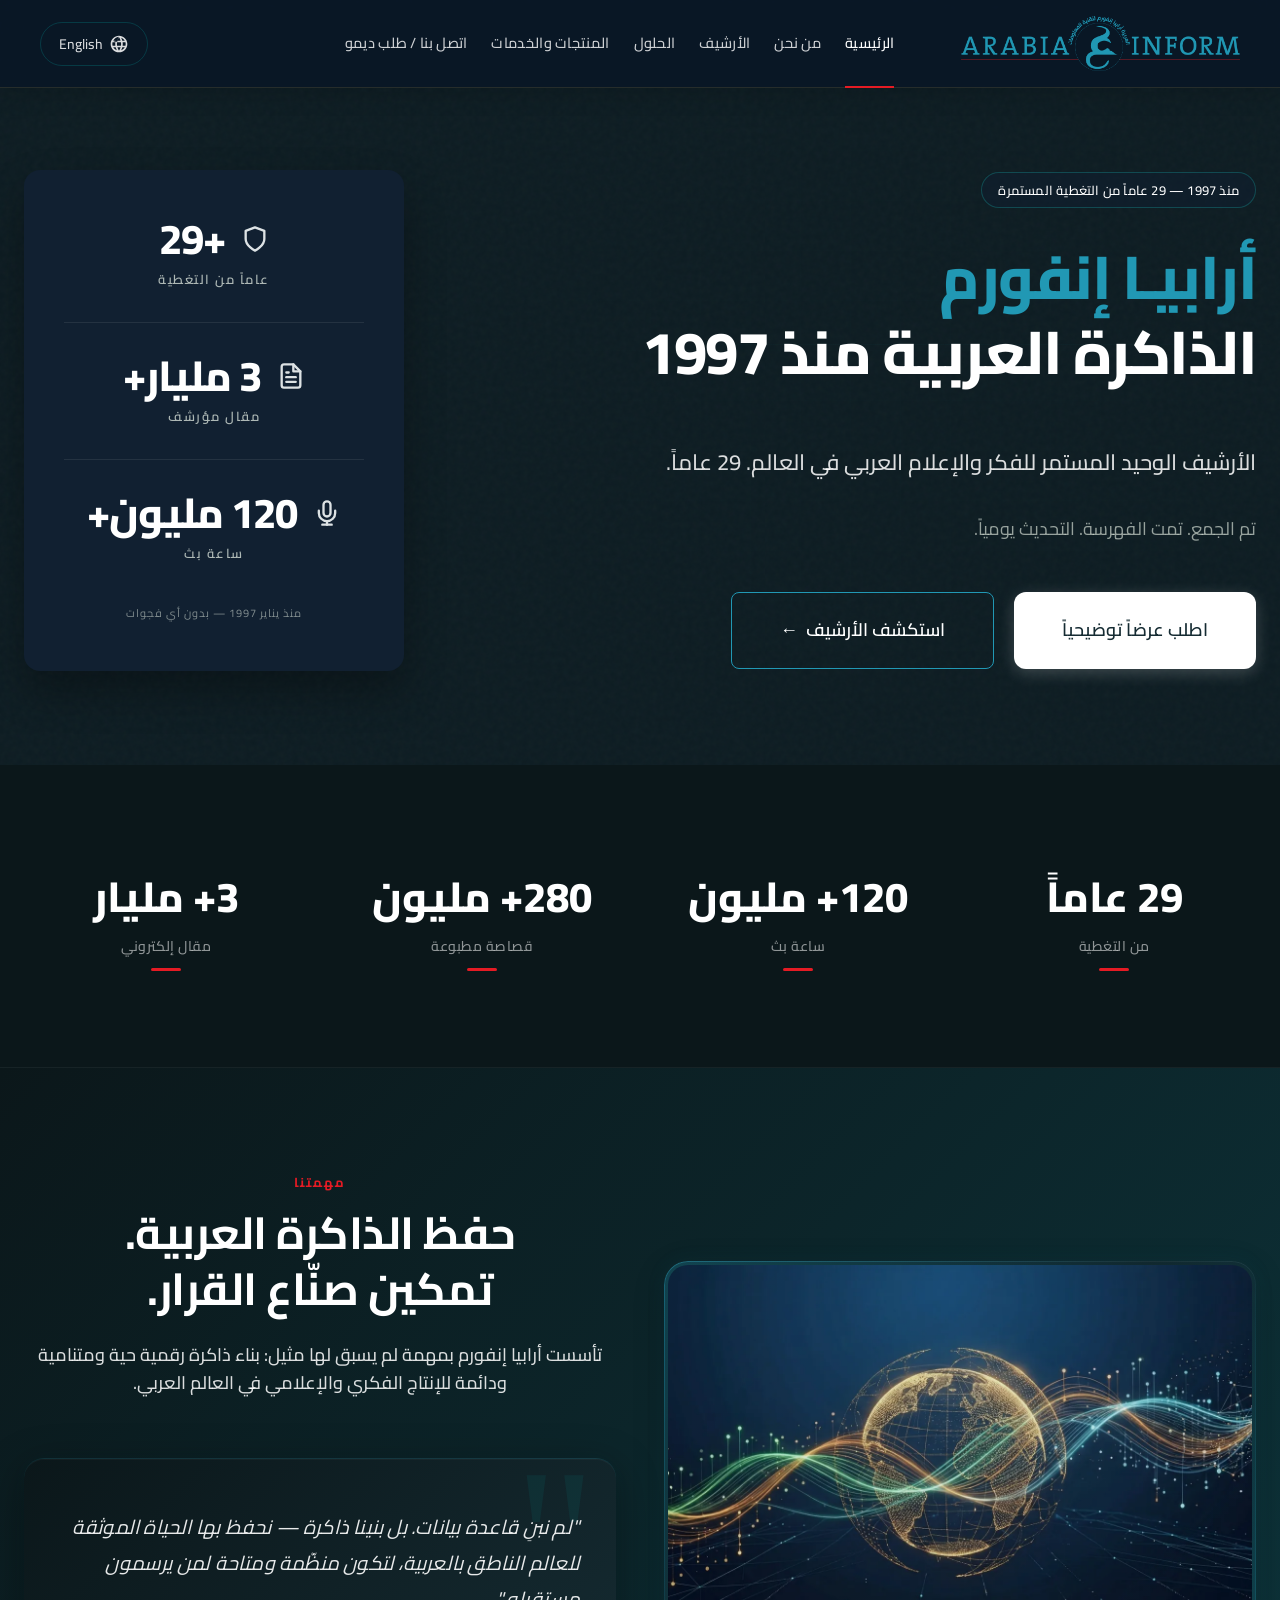
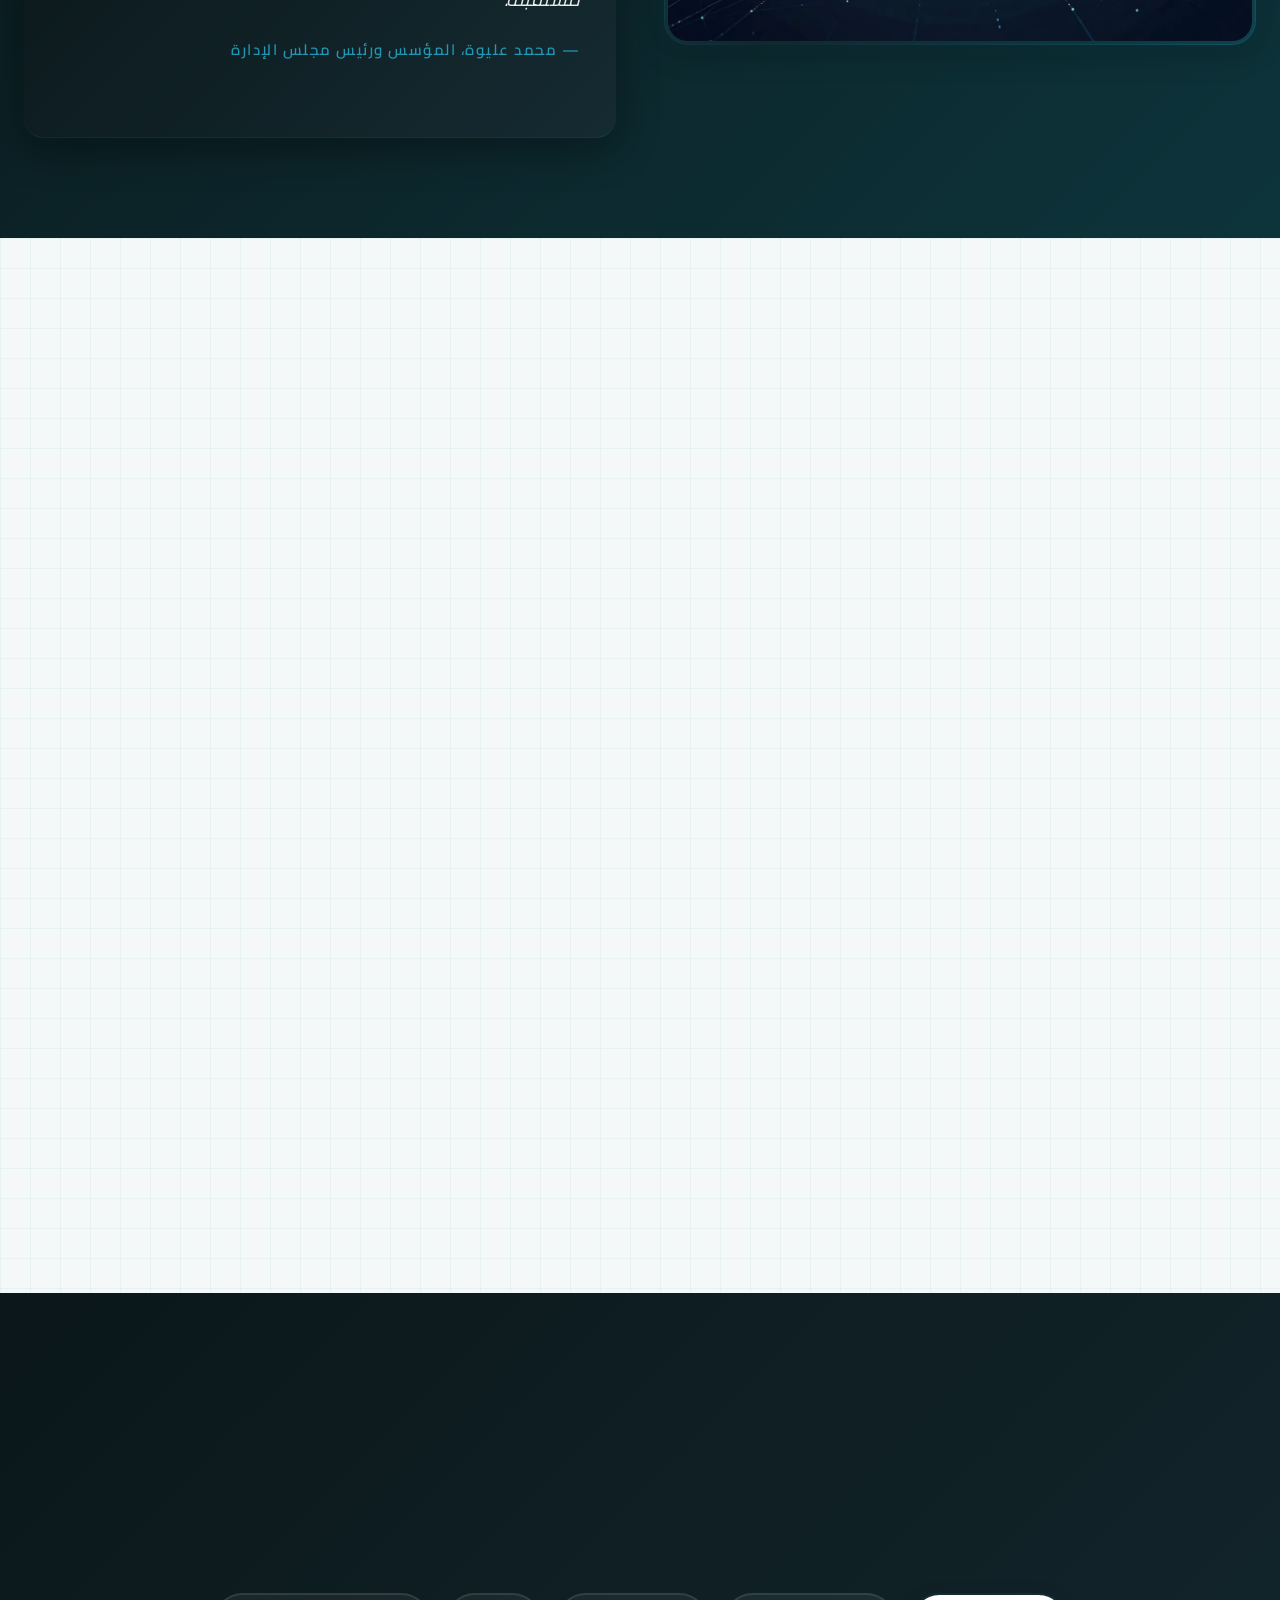
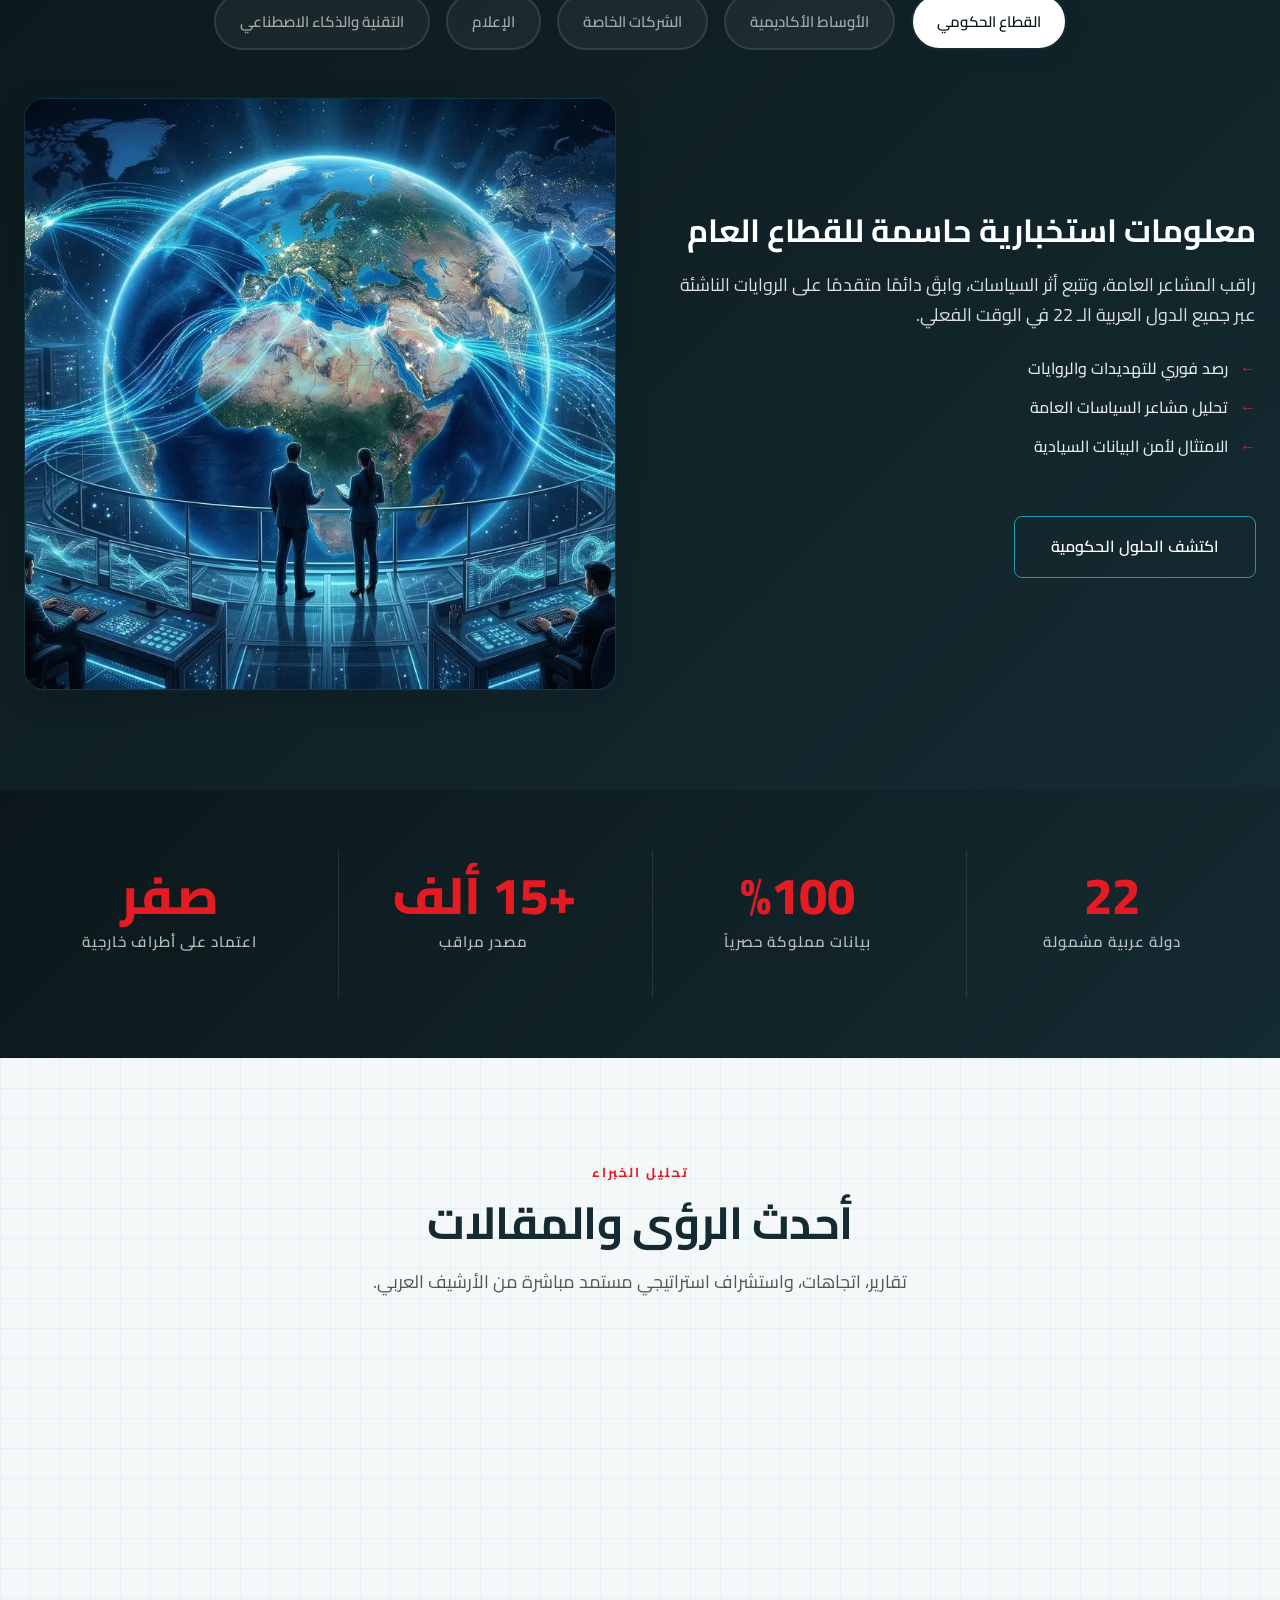
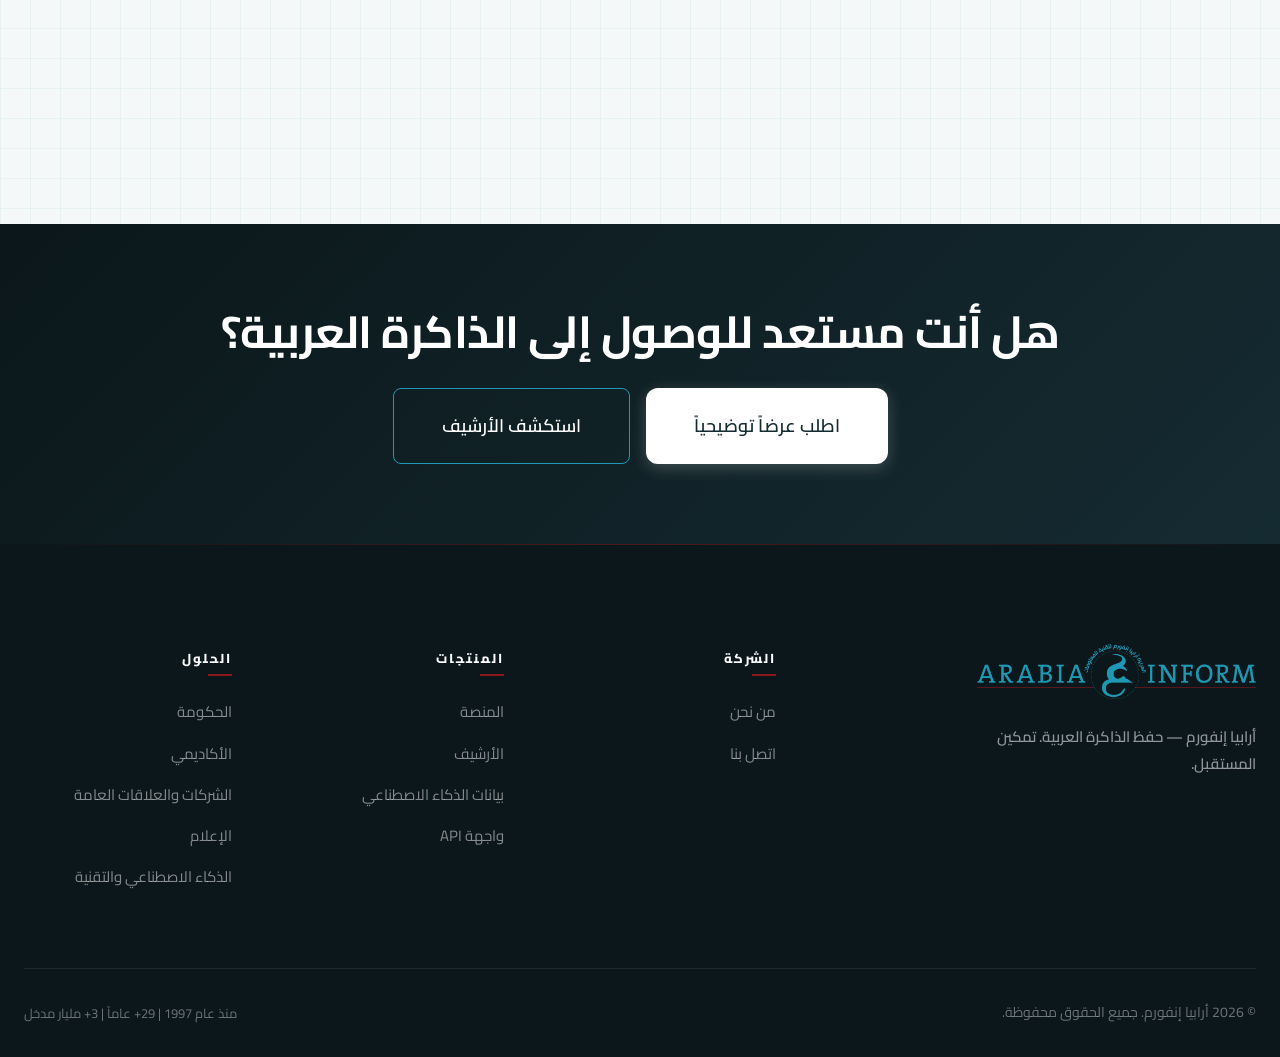
==== ar/index.html @ cbd87b01 "fix: force CSS refresh and ensure total site restoration" ====
<!DOCTYPE html>
<html lang="ar" dir="rtl" class="rtl">

<head>
    <meta charset="UTF-8">
    <meta name="viewport" content="width=device-width, initial-scale=1.0">
    <title>أرابيا إنفورم — الذاكرة العربية منذ 1997</title>
    <meta name="description" content="الأرشيف الأكثر استمرارية وفهرسة للمصادر العربية في العالم.">
    <link rel="stylesheet" href="../css/styles.css?v=3.5">

      <!-- Social Media & Open Graph Tags -->
  <meta property="og:type" content="website">
  <meta property="og:url" content="https://arabiainform.com/ar/">
  <meta property="og:title" content="أرابيا إنفورم — الذاكرة العربية منذ 1997">
  <meta property="og:description" content="الأرشيف الأكثر استمرارية للمصادر العربية في العالم. مجسّل ومفهرس منذ 29 عاماً.">
  <meta property="og:image" content="https://arabiainform.com/images/logo.png">
  
  <!-- Twitter -->
  <meta property="twitter:card" content="summary_large_image">
  <meta property="twitter:url" content="https://arabiainform.com/ar/">
  <meta property="twitter:title" content="أرابيا إنفورم — الذاكرة العربية منذ 1997">
  <meta property="twitter:description" content="الأرشيف الأكثر استمرارية للمصادر العربية في العالم. مجسّل ومفهرس منذ 29 عاماً.">
  <meta property="twitter:image" content="https://arabiainform.com/images/logo.png">

  <!-- Favicon -->
    <link rel="icon" type="image/png" href="../images/favicon.png">
</head>

<body>
    <!-- Institutional Header -->
    <header class="header-wrapper" id="headerWrapper">
        <div class="container">
            <div class="nav-brand">
                <a href="index.html" class="nav-logo"><img src="../images/logo.png" alt="أرابيا إنفورم" height="50"></a>
            </div>

            <div class="nav-menu" id="navMenu">
                <a href="index.html" class="nav-link">الرئيسية</a>


                <a href="about.html" class="nav-link">من نحن</a>


                <a href="archive.html" class="nav-link">الأرشيف</a>
                <a href="solutions.html" class="nav-link">الحلول</a>
                <a href="products.html" class="nav-link">المنتجات والخدمات</a>
                <a href="contact.html" class="nav-link">اتصل بنا / طلب ديمو</a>
            </div>
            <div class="nav-actions">
                <button class="lang-toggle" onclick="switchLanguage('en')" aria-label="English">
                    <svg viewBox="0 0 24 24">
                        <path
                            d="M11.99 2C6.47 2 2 6.48 2 12s4.47 10 9.99 10C17.52 22 22 17.52 22 12S17.52 2 11.99 2zm6.93 6h-2.95c-.32-1.25-.78-2.45-1.38-3.56 1.84.63 3.37 1.91 4.33 3.56zM12 4.04c.83 1.2 1.48 2.53 1.91 3.96h-3.82c.43-1.43 1.08-2.76 1.91-3.96zM4.26 14C4.1 13.36 4 12.69 4 12s.1-1.36.26-2h3.38c-.08.66-.14 1.32-.14 2s.06 1.34.14 2H4.26zm.82 2h2.95c.32 1.25.78 2.45 1.38 3.56-1.84-.63-3.37-1.9-4.33-3.56zm2.95-8H5.08c1.39-2.39 3.8-4 6.54-4.59-.81 1.76-1.44 3.73-1.68 5.76H5.08zM12 19.96c-.83-1.2-1.48-2.53-1.91-3.96h3.82c-.43 1.43-1.08 2.76-1.91 3.96zM14.34 14H9.66c-.09-.66-.16-1.32-.16-2s.07-1.35.16-2h4.68c.09.65.16 1.32.16 2s-.07 1.34-.16 2zm.25 5.56c.6-1.11 1.06-2.31 1.38-3.56h2.95c-.96 1.65-2.49 2.93-4.33 3.56zM16.36 14c.08-.66.14-1.32.14-2s-.06-1.34-.14-2h3.38c.16.64.26 1.31.26 2s-.1 1.36-.26 2h-3.38z" />
                    </svg>
                    English
                </button>
                <button class="nav-hamburger" id="navHamburger"
                    aria-label="Menu"><span></span><span></span><span></span></button>
            </div>
        </div>
    </header>

    <section class="hero" id="hero">
        <div class="hero-bg-pattern"></div>
        <div class="hero-noise"></div>
        <div class="hero-glow hero-glow-1"></div>
        <div class="hero-glow hero-glow-2"></div>
        <div class="hero-flow-layer"></div>
        <div class="container hero-split-grid">
            <div class="hero-content">
                <div class="hero-badge">
                    منذ 1997 — 29 عاماً من التغطية المستمرة
                </div>
                <h1><span class="accent">أرابيـا</span> <span class="accent">إنفورم</span><br><span
                        class="hero-title-line2">الذاكرة العربية منذ
                        1997</span></h1>
                <p class="hero-subtitle">الأرشيف الوحيد المستمر للفكر والإعلام العربي في العالم. 29 عاماً.
                </p>
                <p class="hero-body">تم الجمع. تمت الفهرسة. التحديث يومياً.</p>
                <div class="hero-ctas">
                    <a href="contact.html" class="btn btn-gold btn-lg">اطلب عرضاً توضيحياً</a>
                    <a href="archive.html" class="btn btn-outline-intellectual btn-lg icon-btn">استكشف الأرشيف <span
                            class="btn-arrow">&larr;</span></a>
                </div>
            </div>

            <div class="hero-stats-card">
                <!-- 3. Years -->
                <div class="stat-item">
                    <div class="stat-val-group">
                        <svg class="stat-icon" xmlns="http://www.w3.org/2000/svg" viewBox="0 0 24 24" fill="none"
                            stroke="currentColor" stroke-width="2" stroke-linecap="round" stroke-linejoin="round">
                            <path d="M12 22s8-4 8-10V5l-8-3-8 3v7c0 6 8 10 8 10z"></path>
                        </svg>
                        <span class="stat-val" data-counter="29" data-prefix="+" data-suffix="">0</span>
                    </div>
                    <span class="stat-lbl">عاماً من التغطية</span>
                </div>

                <div class="stat-divider"></div>

                <!-- 1. Articles -->
                <div class="stat-item">
                    <div class="stat-val-group">
                        <svg class="stat-icon" xmlns="http://www.w3.org/2000/svg" viewBox="0 0 24 24" fill="none"
                            stroke="currentColor" stroke-width="2" stroke-linecap="round" stroke-linejoin="round">
                            <path d="M14 2H6a2 2 0 0 0-2 2v16a2 2 0 0 0 2 2h12a2 2 0 0 0 2-2V8z"></path>
                            <polyline points="14 2 14 8 20 8"></polyline>
                            <line x1="16" y1="13" x2="8" y2="13"></line>
                            <line x1="16" y1="17" x2="8" y2="17"></line>
                            <polyline points="10 9 9 9 8 9"></polyline>
                        </svg>
                        <span class="stat-val" data-counter="3" data-suffix=" مليار+">0</span>
                    </div>
                    <span class="stat-lbl">مقال مؤرشف</span>
                </div>

                <div class="stat-divider"></div>

                <!-- 2. Broadcasts -->
                <div class="stat-item">
                    <div class="stat-val-group">
                        <svg class="stat-icon" xmlns="http://www.w3.org/2000/svg" viewBox="0 0 24 24" fill="none"
                            stroke="currentColor" stroke-width="2" stroke-linecap="round" stroke-linejoin="round">
                            <path d="M12 2a3 3 0 0 0-3 3v7a3 3 0 0 0 6 0V5a3 3 0 0 0-3-3z"></path>
                            <path d="M19 10v2a7 7 0 0 1-14 0v-2"></path>
                            <line x1="12" y1="19" x2="12" y2="22"></line>
                            <line x1="8" y1="22" x2="16" y2="22"></line>
                        </svg>
                        <span class="stat-val" data-counter="120" data-suffix=" مليون+">0</span>
                    </div>
                    <span class="stat-lbl">ساعة بث</span>
                </div>

                <div class="stat-footer">
                    منذ يناير 1997 — بدون أي فجوات
                </div>
            </div>
        </div>
    </section>

    <section class="counter-strip" id="counters">
        <div class="container">
            <div class="counter-grid">
                <div class="counter-item reveal"><span class="counter-number" data-counter="29"
                        data-suffix=" عاماً">0</span><span class="counter-label">من التغطية</span>
                    <div class="counter-divider"></div>
                </div>
                <div class="counter-item reveal"><span class="counter-number" data-counter="120"
                        data-suffix="+ مليون">0</span><span class="counter-label">ساعة بث</span>
                    <div class="counter-divider"></div>
                </div>
                <div class="counter-item reveal"><span class="counter-number" data-counter="280"
                        data-suffix="+ مليون">0</span><span class="counter-label">قصاصة مطبوعة</span>
                    <div class="counter-divider"></div>
                </div>
                <div class="counter-item reveal"><span class="counter-number" data-counter="3"
                        data-suffix="+ مليار">0</span><span class="counter-label">مقال إلكتروني</span>
                    <div class="counter-divider"></div>
                </div>
            </div>
        </div>
    </section>

    <section class="section mission-section" id="mission">
        <div class="container">
            <div class="grid-12 gap-6 align-center">
                <!-- Visual Column -->
                <div class="mission-visual" style="grid-column: span 6">
                    <div class="abstract-map reveal">
                        <div class="map-dots"></div>
                        <div class="map-connection"></div>
                        <img src="../images/mission_globe_final.webp" alt="Data flow visualization"
                            style="border-radius: var(--radius-lg); box-shadow: var(--shadow-xl); opacity: 0.9;">
                    </div>
                </div>

                <!-- Text Column -->
                <div class="mission-content" style="grid-column: span 6">
                    <div class="section-header align-right reveal">
                        <span class="section-label text-gold">مهمتنا</span>
                        <h2 class="mb-3">حفظ الذاكرة العربية.<br>تمكين صنّاع القرار.</h2>
                        <p class="lead mb-4">تأسست أرابيا إنفورم بمهمة لم يسبق لها مثيل: بناء ذاكرة رقمية حية ومتنامية
                            ودائمة للإنتاج الفكري والإعلامي في العالم العربي.</p>
                    </div>

                    <div class="quote-block reveal mt-4">
                        <p class="quote-text">"لم نبنِ قاعدة بيانات. بل بنينا ذاكرة — نحفظ بها الحياة الموثقة للعالم
                            الناطق بالعربية، لتكون منظّمة ومتاحة لمن يرسمون مستقبله."</p>
                        <p class="quote-author">— محمد عليوة، المؤسس ورئيس مجلس الإدارة</p>
                    </div>
                </div>
            </div>
        </div>
    </section>

    <section class="section section-light" id="services">
        <div class="container">
            <div class="section-header reveal"><span class="section-label">ما نقدمه</span>
                <h2>المنتجات والخدمات</h2>
                <p>حلول شاملة لذكاء الإعلام والبحث الأكاديمي والوصول إلى البيانات العربية.</p>
            </div>
            <div class="services-grid">
                <div class="service-card reveal">
                    <div class="service-icon"><svg xmlns="http://www.w3.org/2000/svg" width="1em" height="1em"
                            viewBox="0 0 24 24" fill="none" stroke="currentColor" stroke-width="2"
                            stroke-linecap="round" stroke-linejoin="round">
                            <line x1="18" y1="20" x2="18" y2="10"></line>
                            <line x1="12" y1="20" x2="12" y2="4"></line>
                            <line x1="6" y1="20" x2="6" y2="14"></line>
                        </svg></div>
                    <h4>منصة الذكاء الإعلامي</h4>
                    <p>رصد وتحليل وتقارير فورية عبر جميع القنوات الإعلامية العربية. مركز قيادتك للذكاء الإعلامي.</p>
                </div>
                <div class="service-card reveal">
                    <div class="service-icon"><svg xmlns="http://www.w3.org/2000/svg" width="1em" height="1em"
                            viewBox="0 0 24 24" fill="none" stroke="currentColor" stroke-width="2"
                            stroke-linecap="round" stroke-linejoin="round">
                            <polygon points="12 2 2 7 22 7 12 2"></polygon>
                            <polyline points="2 17 2 22 22 22 22 17"></polyline>
                            <line x1="6" y1="12" x2="6" y2="17"></line>
                            <line x1="10" y1="12" x2="10" y2="17"></line>
                            <line x1="14" y1="12" x2="14" y2="17"></line>
                            <line x1="18" y1="12" x2="18" y2="17"></line>
                        </svg></div>
                    <h4>الوصول للأرشيف التاريخي</h4>
                    <p>29 عاماً من تاريخ الإعلام العربي، قابل للبحث بالكامل. أشمل سجل للنشر والبث العربي على الإطلاق.
                    </p>
                </div>
                <div class="service-card reveal">
                    <div class="service-icon"><svg xmlns="http://www.w3.org/2000/svg" width="1em" height="1em"
                            viewBox="0 0 24 24" fill="none" stroke="currentColor" stroke-width="2"
                            stroke-linecap="round" stroke-linejoin="round">
                            <path d="M22 10v6M2 10l10-5 10 5-10 5z" />
                            <path d="M6 12v5c3 3 9 3 12 0v-5" />
                        </svg></div>
                    <h4>قاعدة البيانات الأكاديمية</h4>
                    <p>1.7 مليون ورقة بحثية و500 ألف+ أطروحة و100 ألف كتاب أكاديمي — أكبر مستودع أكاديمي عربي.</p>
                </div>
                <div class="service-card reveal">
                    <div class="service-icon"><svg xmlns="http://www.w3.org/2000/svg" width="1em" height="1em"
                            viewBox="0 0 24 24" fill="none" stroke="currentColor" stroke-width="2"
                            stroke-linecap="round" stroke-linejoin="round">
                            <circle cx="11" cy="11" r="8"></circle>
                            <line x1="21" y1="21" x2="16.65" y2="16.65"></line>
                        </svg></div>
                    <h4>البحث والتحليل المخصص</h4>
                    <p>مشاريع بحثية متخصصة ينفذها محللون خبراء باستخدام بنيتنا التحتية الفريدة للبيانات العربية.</p>
                </div>
                <div class="service-card reveal">
                    <div class="service-icon"><svg xmlns="http://www.w3.org/2000/svg" width="1em" height="1em"
                            viewBox="0 0 24 24" fill="none" stroke="currentColor" stroke-width="2"
                            stroke-linecap="round" stroke-linejoin="round">
                            <rect x="3" y="11" width="18" height="10" rx="2"></rect>
                            <circle cx="12" cy="5" r="2"></circle>
                            <path d="M12 7v4"></path>
                            <line x1="8" y1="16" x2="8" y2="16"></line>
                            <line x1="16" y1="16" x2="16" y2="16"></line>
                        </svg></div>
                    <h4>ترخيص بيانات الذكاء الاصطناعي</h4>
                    <p>الأساس الذي يحتاجه ذكاؤك الاصطناعي العربي. بيانات لغوية عربية مرخصة ومهيكلة ونظيفة.</p>
                </div>
                <div class="service-card reveal">
                    <div class="service-icon"><svg xmlns="http://www.w3.org/2000/svg" width="1em" height="1em"
                            viewBox="0 0 24 24" fill="none" stroke="currentColor" stroke-width="2"
                            stroke-linecap="round" stroke-linejoin="round">
                            <polyline points="13 2 3 14 12 14 11 22 21 10 12 10 13 2"></polyline>
                        </svg></div>
                    <h4>واجهة برمجة التطبيقات</h4>
                    <p>الأرشيف العربي في متناول يدك، برمجياً. واجهات RESTful API للتكامل السلس مع أنظمتك.</p>
                </div>
            </div>
        </div>
    </section>

    <!-- Audience Solutions Section -->
    <section class="section section-dark" id="audience">
        <div class="container">
            <div class="section-header reveal">
                <span class="section-label text-gold">تمكين القيادات</span>
                <h2>حلول تناسب جمهورك</h2>
                <p>وصول متخصص ومبني لغرض محدد للمؤسسات التي تشكّل ملامح العالم العربي.</p>
            </div>

            <div class="tabs-wrapper reveal">
                <!-- Tab Navigation -->
                <div class="tabs-header">
                    <button class="tab-btn active" data-tab="tab-gov">القطاع الحكومي</button>
                    <button class="tab-btn" data-tab="tab-acad">الأوساط الأكاديمية</button>
                    <button class="tab-btn" data-tab="tab-corp">الشركات الخاصة</button>
                    <button class="tab-btn" data-tab="tab-media">الإعلام</button>
                    <button class="tab-btn" data-tab="tab-ai">التقنية والذكاء الاصطناعي</button>
                </div>

                <!-- Tab Content Panels -->
                <div class="tabs-body">
                    <div class="tab-panel active" id="tab-gov">
                        <div class="grid-12 gap-6 align-center">
                            <div style="grid-column: span 6" class="panel-content">
                                <h3>معلومات استخبارية حاسمة للقطاع العام</h3>
                                <p>راقب المشاعر العامة، وتتبع أثر السياسات، وابقَ دائمًا متقدمًا على الروايات الناشئة
                                    عبر جميع الدول العربية الـ 22 في الوقت الفعلي.</p>
                                <ul class="panel-list">
                                    <li>رصد فوري للتهديدات والروايات</li>
                                    <li>تحليل مشاعر السياسات العامة</li>
                                    <li>الامتثال لأمن البيانات السيادية</li>
                                </ul>
                                <a href="solutions.html#government" class="btn btn-outline-intellectual mt-3">اكتشف الحلول الحكومية</a>
                            </div>
                            <div style="grid-column: span 6">
                                <img src="../images/solution_gov_new.webp" alt="لوحة تحكم التحليلات الحكومية"
                                    class="img-fluid rounded shadow-lg">
                            </div>
                        </div>
                    </div>

                    <div class="tab-panel" id="tab-acad">
                        <div class="grid-12 gap-6 align-center">
                            <div style="grid-column: span 6" class="panel-content">
                                <h3>المورد القاطع للبحث العربي</h3>
                                <p>وصول غير مقيد إلى أكبر مستودع مُنظم للأوراق الأكاديمية العربية، والمقاطع الإخبارية
                                    التاريخية، ونصوص البث.</p>
                                <a href="solutions.html#academic" class="btn btn-outline-intellectual mt-3">اكتشف الحلول الأكاديمية</a>
                            </div>
                            <div style="grid-column: span 6">
                                <img src="../images/solution_academic_1772228361697.png" alt="البوابة الأكاديمية"
                                    class="img-fluid rounded shadow-lg">
                            </div>
                        </div>
                    </div>

                    <div class="tab-panel" id="tab-corp">
                        <div class="grid-12 gap-6 align-center">
                            <div style="grid-column: span 6" class="panel-content">
                                <h3>استخبارات السوق وحماية العلامة التجارية</h3>
                                <p>تتبع المنافسين، وقِس العائد على الاستثمار للحملات، وأدِر اتصالات الأزمات عبر وسائل
                                    الإعلام المطبوعة والرقمية والمذاعة.</p>
                                <a href="solutions.html#corporate" class="btn btn-outline-intellectual mt-3">اكتشف حلول الشركات</a>
                            </div>
                            <div style="grid-column: span 6">
                                <img src="../images/solution_corp_1772228375068.png" alt="حلول الشركات"
                                    class="img-fluid rounded shadow-lg">
                            </div>
                        </div>
                    </div>

                    <div class="tab-panel" id="tab-media">
                        <div class="grid-12 gap-6 align-center">
                            <div style="grid-column: span 6" class="panel-content">
                                <h3>دعم الأرشفة والإنتاج</h3>
                                <p>أثْرِ برامجك بـ 29 عامًا من اللقطات التاريخية المفهرسة بدقة، وأرشيفات الصحافة
                                    المطبوعة، والدعم البحثي.</p>
                                <a href="solutions.html#media" class="btn btn-outline-intellectual mt-3">اكتشف الحلول الإعلامية</a>
                            </div>
                            <div style="grid-column: span 6">
                                <img src="../images/solution_media_1772228388835.png" alt="الحلول الإعلامية"
                                    class="img-fluid rounded shadow-lg">
                            </div>
                        </div>
                    </div>

                    <div class="tab-panel" id="tab-ai">
                        <div class="grid-12 gap-6 align-center">
                            <div style="grid-column: span 6" class="panel-content">
                                <h3>بيانات تدريبية لنماذج الذكاء الاصطناعي العربية</h3>
                                <p>أنظف مجموعة بيانات للغة العربية متاحة لتدريب نماذج الذكاء الاصطناعي المتقدمة، والأكثر
                                    تنظيماً وترخيصاً من الناحية القانونية.</p>
                                <a href="solutions.html#ai" class="btn btn-outline-intellectual mt-3">اكتشف حلول الذكاء الاصطناعي</a>
                            </div>
                            <div style="grid-column: span 6">
                                <img src="../images/solution_ai_1772228403316.png" alt="لوحة التحكم بالذكاء الاصطناعي"
                                    class="img-fluid rounded shadow-lg">
                            </div>
                        </div>
                    </div>
                </div>
            </div>
        </div>
    </section>

    <!-- Impact Strip -->
    <section class="section section-dark impact-strip" id="impact">
        <div class="container reveal">
            <div class="grid-12">
                <div style="grid-column: span 3;">
                    <h3 class="impact-number">22</h3>
                    <p class="impact-label">دولة عربية مشمولة</p>
                </div>
                <div style="grid-column: span 3;">
                    <h3 class="impact-number">%100</h3>
                    <p class="impact-label">بيانات مملوكة حصرياً</p>
                </div>
                <div style="grid-column: span 3;">
                    <h3 class="impact-number">+15 ألف</h3>
                    <p class="impact-label">مصدر مراقب</p>
                </div>
                <div style="grid-column: span 3;">
                    <h3 class="impact-number">صفر</h3>
                    <p class="impact-label">اعتماد على أطراف خارجية</p>
                </div>
            </div>
        </div>
    </section>

    <!-- Insights Preview -->
    <section class="section section-light" id="insights">
        <div class="container">
            <div class="section-header reveal">
                <span class="section-label text-gold">تحليل الخبراء</span>
                <h2>أحدث الرؤى والمقالات</h2>
                <p>تقارير، اتجاهات، واستشراف استراتيجي مستمد مباشرة من الأرشيف العربي.</p>
            </div>
            <div class="grid-12 gap-4">
                <!-- Blog Card 1 -->
                <div class="blog-card reveal" style="grid-column: span 4;">
                    <div class="blog-image-wrapper">
                        <img src="../images/insight_media_trends_1772058352350.png" alt="صورة المقال">
                    </div>
                    <div class="blog-card-body">
                        <span class="blog-card-category text-crimson fw-bold text-uppercase">اتجاهات الإعلام</span>
                        <h4>تطور التغطية الاقتصادية في دول مجلس التعاون الخليجي</h4>

                    </div>
                </div>
                <!-- Blog Card 2 -->
                <div class="blog-card reveal" style="grid-column: span 4; transition-delay: 0.1s;">
                    <div class="blog-image-wrapper">
                        <img src="../images/capability_ai_tech.webp" alt="صورة المقال">
                    </div>
                    <div class="blog-card-body">
                        <span class="blog-card-category text-crimson fw-bold text-uppercase">الذكاء الاصطناعي</span>
                        <h4>تدريب النماذج اللغوية العربية: تحديات جودة البيانات</h4>

                    </div>
                </div>
                <!-- Blog Card 3 -->
                <div class="blog-card reveal" style="grid-column: span 4; transition-delay: 0.2s;">
                    <div class="blog-image-wrapper">
                        <img src="../images/insight_geopolitics_1772058505578.png" alt="صورة المقال">
                    </div>
                    <div class="blog-card-body">
                        <span class="blog-card-category text-crimson fw-bold text-uppercase">الجغرافيا السياسية</span>
                        <h4>رصد التحولات في الروايات الإعلامية خلال القمم الكبرى</h4>

                    </div>
                </div>
            </div>
        </div>
    </section>

    <section class="cta-band">
        <div class="container reveal">
            <h2>هل أنت مستعد للوصول إلى الذاكرة العربية؟</h2>
            <div class="cta-buttons">
                <a href="contact.html" class="btn btn-gold btn-lg">اطلب عرضاً توضيحياً</a>
                <a href="archive.html" class="btn btn-outline-intellectual btn-lg">استكشف الأرشيف</a>
            </div>
        </div>
    </section>

    <footer class="footer">
        <div class="container">
            <div class="footer-grid">
                <div class="footer-brand"><a href="index.html" class="nav-logo"><img src="../images/logo.png"
                            alt="أرابيا إنفورم" height="50"></a>
                    <p class="footer-brand-line">أرابيا إنفورم — حفظ الذاكرة العربية. تمكين المستقبل.</p>
                </div>
                                                <div>
                    <h4 class="footer-title">الشركة</h4>
                    <ul class="footer-links">
                        <li><a href="about.html">من نحن</a></li>
                        <!-- <li><a href="impact.html">الأثر والأرقام</a></li> -->
                        <li><a href="contact.html">اتصل بنا</a></li>
                    </ul>
                </div>
                <div>
                    <h4 class="footer-title">المنتجات</h4>
                    <ul class="footer-links">
                        <li><a href="products.html#platform">المنصة</a></li>
                        <li><a href="archive.html">الأرشيف</a></li>
                        <li><a href="products.html#ai">بيانات الذكاء الاصطناعي</a></li>
                        <li><a href="products.html#api">واجهة API</a></li>
                    </ul>
                </div>
                <div>
                    <h4 class="footer-title">الحلول</h4>
                    <ul class="footer-links">
                        <li><a href="solutions.html#government">الحكومة</a></li>
                        <li><a href="solutions.html#academic">الأكاديمي</a></li>
                        <li><a href="solutions.html#corporate">الشركات والعلاقات العامة</a></li>
                        <li><a href="solutions.html#media">الإعلام</a></li>
                        <li><a href="solutions.html#ai">الذكاء الاصطناعي والتقنية</a></li>
                    </ul>
                </div>
            </div>
            <div class="footer-bottom">
                <span>&copy; 2026 أرابيا إنفورم. جميع الحقوق محفوظة.</span>
                <div class="footer-stats">
                    <span>منذ عام 1997 | 29+ عاماً | 3+ مليار مدخل</span>
                </div>
            </div>
        </div>
    </footer>
    <script src="../js/main.js?v=1.7"></script>
</body>

</html>
---- css/styles.css ----
/* ============================================
   ARABIA INFORM — Design System & Styles
   ============================================ */

@import url('https://fonts.googleapis.com/css2?family=Cairo:wght@400;600;700;800&family=Inter:wght@300;400;500;600;700;800;900&family=Noto+Naskh+Arabic:wght@400;500;600;700&display=swap');

/* --- CSS Custom Properties --- */
:root {
  --navy: #152B32;
  --navy-dark: #0B171A;
  --navy-light: #254550;
  --gold: #E51B24;
  --gold-light: #F24C53;
  --gold-dark: #C4141D;
  --teal: #2198B4;
  --primary-teal: #2198B4;

  /* Deep Heritage Colors */
  --deep-navy: #0D1C22;
  --intellectual-blue: #2198B4;
  --light-blue: #E8F0F7;
  --data-crimson: #E51B24;
  --digital-gold: #E51B24;
  --parchment-white: #F4F8F9;

  --white: #FFFFFF;
  --dark-gray: #111111;
  --medium-gray: #555555;
  --light-gray: #F4F8F9;
  --border-color: rgba(229, 27, 36, 0.15);

  /* Spacing Grid (8pt system) */
  --space-1: 8px;
  --space-2: 16px;
  --space-3: 24px;
  --space-4: 32px;
  --space-5: 40px;
  --space-6: 48px;
  --space-8: 64px;
  --space-10: 80px;
  --space-12: 96px;

  --font-en: 'Cairo', sans-serif;
  --font-ar: 'Cairo', sans-serif;

  --shadow-sm: 0 2px 8px rgba(13, 34, 51, 0.08);
  --shadow-md: 0 4px 20px rgba(13, 34, 51, 0.12);
  --shadow-lg: 0 8px 40px rgba(13, 34, 51, 0.16);
  --shadow-xl: 0 16px 60px rgba(13, 34, 51, 0.20);
  --shadow-glass: 0 12px 32px rgba(0, 0, 0, 0.15);

  --radius-sm: 6px;
  --radius-md: 12px;
  --radius-lg: 20px;
  --radius-xl: 30px;

  --transition: 0.3s cubic-bezier(0.4, 0, 0.2, 1);
  --max-width: 1280px;
}

/* --- Reset & Base --- */
*,
*::before,
*::after {
  box-sizing: border-box;
  margin: 0;
  padding: 0;
}

html {
  scroll-behavior: smooth;
  font-size: 16px;
}

body {
  font-family: var(--font-en);
  color: var(--dark-gray);
  background: var(--white);
  line-height: 1.7;
  -webkit-font-smoothing: antialiased;
  overflow-x: hidden;
}

.rtl body {
  font-family: var(--font-ar);
  direction: rtl;
}

.font-cairo {
  font-family: 'Cairo', sans-serif !important;
}

.rtl {
  direction: rtl;
  text-align: right;
}

img {
  max-width: 100%;
  height: auto;
  display: block;
}

a {
  text-decoration: none;
  color: inherit;
  transition: var(--transition);
}

ul,
ol {
  list-style: none;
}

.container {
  max-width: var(--max-width);
  margin: 0 auto;
  padding: 0 24px;
}

/* --- Typography --- */
h1,
h2,
h3,
h4,
h5,
h6 {
  font-family: inherit;
  line-height: 1.25;
  font-weight: 700;
  color: var(--navy);
  margin-top: 0;
  margin-bottom: var(--space-2);
}

h1 {
  font-size: clamp(40px, 5vw, 64px);
  letter-spacing: -1.2px;
}

h2 {
  font-size: clamp(32px, 3.5vw, 48px);
  letter-spacing: -0.5px;
}

h3 {
  font-size: clamp(24px, 2.5vw, 36px);
}

h4 {
  font-size: clamp(20px, 2vw, 28px);
}

h5 {
  font-size: 20px;
}

h6 {
  font-size: 18px;
}

p {
  font-family: inherit;
  font-size: 18px;
  color: var(--medium-gray);
  line-height: 1.7;
  margin-top: 0;
  margin-bottom: var(--space-3);
}

.lead {
  font-size: 22px;
  line-height: 1.6;
  color: var(--navy-light);
  font-weight: 500;
}

/* --- Layout Utility Classes --- */
.grid-12 {
  display: grid;
  grid-template-columns: repeat(12, 1fr);
  gap: var(--space-3);
}

.gap-1 {
  gap: var(--space-1) !important;
}

.gap-2 {
  gap: var(--space-2) !important;
}

.gap-3 {
  gap: var(--space-3) !important;
}

.gap-4 {
  gap: var(--space-4) !important;
}

.gap-6 {
  gap: var(--space-6) !important;
}

.mb-1 {
  margin-bottom: var(--space-1) !important;
}

.mb-2 {
  margin-bottom: var(--space-2) !important;
}

.mb-3 {
  margin-bottom: var(--space-3) !important;
}

.mb-4 {
  margin-bottom: var(--space-4) !important;
}

.mb-6 {
  margin-bottom: var(--space-6) !important;
}

.mb-8 {
  margin-bottom: var(--space-8) !important;
}

.mt-1 {
  margin-top: var(--space-1) !important;
}

.mt-2 {
  margin-top: var(--space-2) !important;
}

.mt-3 {
  margin-top: var(--space-3) !important;
}

.mt-4 {
  margin-top: var(--space-4) !important;
}

.mt-6 {
  margin-top: var(--space-6) !important;
}

.mt-8 {
  margin-top: var(--space-8) !important;
}

/* Text Utilities */
.text-white {
  color: var(--white) !important;
}

.text-gold {
  color: var(--gold) !important;
}

.text-navy {
  color: var(--navy) !important;
}

.text-intellectual {
  color: var(--intellectual-blue) !important;
}

.text-crimson {
  color: var(--data-crimson) !important;
}

.text-center {
  text-align: center !important;
}

/* --- Buttons --- */
.btn {
  display: inline-flex;
  align-items: center;
  gap: 8px;
  padding: 16px 36px;
  border-radius: var(--radius-md);
  font-weight: 600;
  font-size: 16px;
  cursor: pointer;
  border: none;
  transition: all 0.18s cubic-bezier(0.4, 0, 0.2, 1);
  font-family: inherit;
  text-transform: none;
  position: relative;
}

.btn:active {
  transform: scale(0.98) !important;
  transition: transform 0.08s ease;
}

.btn-gold {
  background: var(--white);
  color: var(--navy);
  box-shadow: 0 4px 16px rgba(255, 255, 255, 0.2);
}

.btn-gold:hover {
  transform: translateY(-2px);
  box-shadow: 0 8px 24px rgba(255, 255, 255, 0.3);
}

.btn-outline {
  background: transparent;
  border: 1.5px solid var(--intellectual-blue);
  color: var(--white);
  border-radius: 8px;
}

.btn-outline:hover {
  background: rgba(33, 152, 180, 0.1);
  border-color: var(--intellectual-blue);
  color: var(--white);
  transform: translateY(-2px);
  box-shadow: none;
}

.btn-outline-intellectual {
  background: transparent;
  border: 1.5px solid var(--intellectual-blue);
  color: var(--white);
  border-radius: 8px;
}

.btn-outline-intellectual:hover {
  background: rgba(0, 91, 150, 0.1);
  /* Subtle Intellectual Blue tint */
  transform: translateY(-2px);
  box-shadow: none;
}

.btn-navy {
  background: var(--navy);
  color: var(--white);
}

.btn-navy:hover {
  background: var(--navy-light);
  transform: translateY(-2px);
}

.btn-lg {
  padding: 22px 48px;
  font-size: 18px;
}

/* ==========================================
   SINGLE-LEVEL INSTITUTIONAL HEADER
   Brand + Navigation + Language Toggle
   ========================================== */
.header-wrapper {
  position: fixed;
  top: 0;
  left: 0;
  right: 0;
  z-index: 1000;
  background: rgba(10, 24, 38, 0.95);
  backdrop-filter: blur(12px);
  -webkit-backdrop-filter: blur(12px);
  border-bottom: 1px solid rgba(200, 168, 75, 0.15);
  /* Gold divider */
  height: 88px;
  display: flex;
  align-items: center;
  transition: all 0.2s cubic-bezier(0.4, 0, 0.2, 1);
  box-shadow: 0 4px 24px rgba(0, 0, 0, 0.15);
}

.header-wrapper .container {
  display: flex;
  align-items: center;
  justify-content: space-between;
  width: 100%;
  height: 100%;
  padding: 0 40px;
}

/* Logo */
.nav-brand {
  min-width: 250px;
  display: flex;
  align-items: center;
}

.nav-logo {
  font-size: 21px;
  font-weight: 800;
  color: var(--white);
  display: flex;
  align-items: center;
  gap: 8px;
  letter-spacing: 1.5px;
  flex-shrink: 0;
  white-space: nowrap;
  padding-left: 12px;
}

.nav-logo img {
  height: 55px;
  /* Increased by ~15% */
  width: auto;
  max-width: 100%;
  display: block;
}

.nav-logo .logo-accent {
  color: #00bfc2;
}

/* Navigation (Center) */
.nav-menu {
  display: flex;
  align-items: center;
  justify-content: center;
  gap: 24px;
  height: 100%;
  flex: 1;
}

.nav-link {
  color: var(--white);
  font-size: 14.5px;
  font-weight: 500;
  position: relative;
  padding: 0;
  height: 88px;
  display: flex;
  align-items: center;
  transition: color 0.2s ease, opacity 0.2s ease;
  letter-spacing: 0.3px;
  white-space: nowrap;
  opacity: 0.8;
}

.nav-link:hover {
  opacity: 1;
}

/* Active: white text + gold underline */
.nav-link.active {
  opacity: 1;
  font-weight: 500;
}

/* Underline effect */
.nav-link::after {
  content: '';
  position: absolute;
  bottom: 0;
  left: 0;
  right: 0;
  height: 2px;
  background: var(--gold);
  transform: scaleX(0);
  transform-origin: left;
  transition: transform 0.2s cubic-bezier(0.4, 0, 0.2, 1);
}

.rtl .nav-link::after {
  transform-origin: right;
}

.nav-link:hover::after {
  transform: scaleX(1);
}

.nav-link.active::after {
  transform: scaleX(1);
  transform-origin: left;
}

.rtl .nav-link.active::after {
  transform-origin: right;
}

/* Right actions */
.nav-actions {
  display: flex;
  align-items: center;
  justify-content: flex-end;
  min-width: 250px;
  gap: 24px;
}

/* Language Switch */
.lang-toggle {
  display: flex;
  align-items: center;
  justify-content: center;
  color: var(--white);
  font-size: 14px;
  font-weight: 500;
  cursor: pointer;
  padding: 8px 18px;
  border: 1px solid rgba(0, 158, 160, 0.3);
  border-radius: 30px;
  background: transparent;
  transition: all 0.2s ease;
  font-family: inherit;
  opacity: 0.85;
}

.lang-toggle svg {
  width: 20px;
  height: 20px;
  fill: currentColor;
  margin-right: 6px;
}

.rtl .lang-toggle svg {
  margin-right: 0;
  margin-left: 6px;
}

.lang-toggle:hover {
  color: var(--gold);
  border-color: var(--gold);
  background: rgba(0, 158, 160, 0.08);
  opacity: 1;
}

/* --- Scrolled State --- */
.header-wrapper.scrolled {
  background: rgba(10, 24, 38, 0.98);
  height: 72px;
  box-shadow: 0 4px 24px rgba(0, 0, 0, 0.25);
}

.header-wrapper.scrolled .nav-link {
  height: 72px;
}

/* Mega Menu */
.nav-item {
  position: relative;
  height: 60px;
  display: flex;
  align-items: center;
}

.mega-menu {
  position: absolute;
  top: 100%;
  left: 50%;
  transform: translateX(-50%) translateY(8px);
  background: var(--white);
  border-radius: var(--radius-md);
  box-shadow: 0 12px 48px rgba(0, 0, 0, 0.15), 0 0 0 1px rgba(0, 0, 0, 0.04);
  padding: 28px;
  min-width: 480px;
  opacity: 0;
  visibility: hidden;
  transition: all 0.2s cubic-bezier(0.4, 0, 0.2, 1);
  pointer-events: none;
}

.nav-item:hover .mega-menu {
  opacity: 1;
  visibility: visible;
  pointer-events: all;
  transform: translateX(-50%) translateY(0);
}

.mega-menu-grid {
  display: grid;
  grid-template-columns: 1fr 1fr;
  gap: 10px;
}

.mega-menu-item {
  display: flex;
  align-items: flex-start;
  gap: 12px;
  padding: 10px;
  border-radius: var(--radius-sm);
  transition: var(--transition);
}

.mega-menu-item:hover {
  background: var(--light-gray);
}

.mega-menu-icon {
  font-size: 22px;
  flex-shrink: 0;
}

.mega-menu-title {
  font-size: 14px;
  font-weight: 600;
  color: var(--navy);
}

.mega-menu-desc {
  font-size: 12px;
  color: var(--medium-gray);
  margin: 0;
}

/* Mobile hamburger (hidden on desktop) */
.nav-hamburger {
  display: none;
  flex-direction: column;
  gap: 5px;
  cursor: pointer;
  background: none;
  border: none;
  padding: 6px;
}

.nav-hamburger span {
  width: 22px;
  height: 2px;
  background: var(--white);
  transition: all 0.3s ease;
  border-radius: 1px;
}

/* --- Hero Section --- */
.hero {
  position: relative;
  min-height: 85vh;
  display: flex;
  align-items: center;
  background: var(--deep-navy);
  /* Pitch-black navy */
  overflow: hidden;
  padding: 140px 0 64px;
}

.hero-bg-pattern {
  position: absolute;
  inset: 0;
  opacity: 0.05;
  background-image:
    linear-gradient(rgba(22, 140, 139, 0.15) 1px, transparent 1px),
    linear-gradient(90deg, rgba(22, 140, 139, 0.15) 1px, transparent 1px);
  background-size: 50px 50px;
  z-index: 0;
}

.hero-bg-pattern::after {
  content: '';
  position: absolute;
  inset: 0;
  background: radial-gradient(circle at 70% 50%, rgba(22, 140, 139, 0.04) 0%, transparent 60%);
  pointer-events: none;
}

/* Grain / Noise Texture */
.hero-noise {
  position: absolute;
  inset: 0;
  opacity: 0.03;
  background-image: url("data:image/svg+xml,%3Csvg viewBox='0 0 200 200' xmlns='http://www.w3.org/2000/svg'%3E%3Cfilter id='n'%3E%3CfeTurbulence type='fractalNoise' baseFrequency='0.65' numOctaves='3' stitchTiles='stitch'/%3E%3C/filter%3E%3Crect width='100%25' height='100%25' filter='url(%23n)'/%3E%3C/svg%3E");
  z-index: 0;
  pointer-events: none;
}

/* --- Knowledge Flow Layer System --- */
.hero-flow-layer {
  position: absolute;
  inset: 0;
  overflow: hidden;
  z-index: 1;
  pointer-events: none;
}

/* Faint Static Trace behind Right Panel */
.timeline-trace-faint {
  position: absolute;
  top: 45%;
  left: 50%;
  width: 50%;
  height: 1px;
  background: linear-gradient(90deg,
      rgba(22, 140, 139, 0) 0%,
      rgba(22, 140, 139, 0.08) 30%,
      rgba(22, 140, 139, 0.08) 70%,
      rgba(22, 140, 139, 0) 100%);
  opacity: 0.5;
}

/* Layer 1: Flow Lines */
.flow-line {
  position: absolute;
  height: 1px;
  background: linear-gradient(90deg, transparent, rgba(22, 140, 139, 0.15), transparent);
  animation: flowLayerMove var(--flow-duration, 30s) ease-in-out infinite;
  opacity: 0;
}

/* Layer 2: Knowledge Nodes */
.flow-node {
  position: absolute;
  width: 2px;
  height: 2px;
  background: rgba(22, 140, 139, 0.2);
  border-radius: 50%;
  opacity: 0;
  animation: nodeFade var(--node-duration, 10s) ease-in-out infinite;
}

@keyframes flowLayerMove {
  0% {
    transform: translateX(-150%);
    opacity: 0;
  }

  25% {
    opacity: 1;
  }

  75% {
    opacity: 1;
  }

  100% {
    transform: translateX(200%);
    opacity: 0;
  }
}

@keyframes nodeFade {

  0%,
  100% {
    opacity: 0;
  }

  50% {
    opacity: 1;
  }
}

/* Metric Integration Styles */
.hero-stats-card {
  opacity: 0;
  transform: translateY(20px);
  animation: metricsReveal 1s cubic-bezier(0.4, 0, 0.2, 1) forwards 0.5s;
}

@keyframes metricsReveal {
  to {
    opacity: 1;
    transform: translateY(0);
  }
}

/* Mobile: Static Background */
@media (max-width: 991px) {

  .flow-line,
  .flow-node {
    animation: none;
    opacity: 0.1;
  }

  .timeline-trace-faint {
    left: 0;
    width: 100%;
  }
}

.hero .container {
  display: flex;
  align-items: center;
  justify-content: space-between;
  gap: 64px;
}

.hero-split-grid {
  display: grid;
  grid-template-columns: repeat(12, 1fr);
  gap: var(--space-6);
  width: 100%;
}

.hero-content {
  position: relative;
  z-index: 2;
  grid-column: span 7;
}

.hero-badge {
  display: inline-flex;
  align-items: center;
  gap: 10px;
  background: rgba(15, 30, 53, 0.4);
  /* Subtle dark background */
  border: 1px solid rgba(22, 140, 139, 0.4);
  /* Thin teal border at 40% opacity */
  padding: 6px 16px;
  /* Minimal padding */
  border-radius: 50px;
  /* Rounded pill */
  color: var(--white);
  font-size: 13px;
  /* Small typography */
  font-weight: 500;
  margin-bottom: 32px;
  letter-spacing: 0.2px;
  text-transform: uppercase;
  animation: heroBadgeFadeUp 0.15s ease-out both;
  /* Fade-in + slight upward (150ms) */
}

.hero-trust-seal {
  position: absolute;
  top: 140px;
  right: 15%;
  width: 90px;
  height: 90px;
  background: rgba(255, 183, 3, 0.1);
  /* Digital Gold Tint */
  border: 1px dashed var(--digital-gold);
  border-radius: 50%;
  display: flex;
  align-items: center;
  justify-content: center;
  text-align: center;
  color: var(--digital-gold);
  font-size: 11px;
  font-weight: 700;
  text-transform: uppercase;
  letter-spacing: 0.5px;
  z-index: 5;
  animation: sealSpin 20s linear infinite, heroFadeIn 1s ease 0.8s both;
  pointer-events: none;
}

@keyframes sealSpin {
  0% {
    transform: rotate(0deg);
  }

  100% {
    transform: rotate(360deg);
  }
}

.rtl .hero-trust-seal {
  right: auto;
  left: 15%;
}

@keyframes heroBadgeFadeUp {
  0% {
    opacity: 0;
    transform: translateY(4px);
  }

  100% {
    opacity: 1;
    transform: translateY(0);
  }
}

/* Removed hero-badge-dot since user requested small teal dot, but my recent HTML removed it. Wait, the HTML no longer has .hero-badge-dot. That's fine */

/* Staggered fade-in for hero elements */
@keyframes heroFadeIn {
  from {
    opacity: 0;
    transform: translateY(24px);
  }

  to {
    opacity: 1;
    transform: translateY(0);
  }
}

@keyframes heroTitleSlideUp {
  from {
    opacity: 0;
    transform: translateY(10px);
  }

  to {
    opacity: 1;
    transform: translateY(0);
  }
}

@keyframes heroTitleFade {
  from {
    opacity: 0;
  }

  to {
    opacity: 1;
  }
}

.hero h1 {
  font-size: clamp(48px, 6vw, 60px);
  color: var(--parchment-white);
  margin-bottom: 54px;
  /* Increased from 40px */
  letter-spacing: -1.5px;
  line-height: 1.25;
  font-weight: 800;
  /* Strong weight */
  animation: heroTitleSlideUp 0.4s ease both;
  /* Adjusted animation name */
}

.hero h1 .accent {
  color: var(--intellectual-blue);
}

.hero-title-line2 {
  display: inline-block;
  color: var(--white) !important;
  animation: heroTitleLineTwo 0.6s cubic-bezier(0.4, 0, 0.2, 1) 0.2s both;
  /* Second line slides up 8px (200ms delay) */
}

@keyframes heroTitleSlideUp {
  from {
    opacity: 0;
    transform: translateY(8px);
  }

  to {
    opacity: 1;
    transform: translateY(0);
  }
}

@keyframes heroTitleLineTwo {
  from {
    opacity: 0;
    transform: translateY(8px);
  }

  to {
    opacity: 1;
    transform: translateY(0);
  }
}

.hero-subtitle {
  font-size: clamp(20px, 2vw, 22px);
  color: rgba(255, 255, 255, 0.85);
  /* Slightly reduced opacity */
  font-weight: 500;
  /* Medium weight */
  margin-bottom: 32px;
  /* Clear separation */
  line-height: 1.7;
  /* Increased line-height */
  animation: heroFadeIn 0.8s ease 0.3s both;
}

.hero-body {
  font-size: 18px;
  color: rgba(241, 250, 238, 0.6);
  /* Parchment White with Reduced opacity */
  line-height: 1.7;
  margin-bottom: 48px;
  /* Increased from 40px for better vertical rhythm */
  max-width: 680px;
  animation: heroFadeIn 0.8s ease 0.45s both;
}

/* Removed empty rule */

.hero-ctas {
  display: flex;
  gap: 20px;
  /* Spacing between buttons: 20px */
  flex-wrap: wrap;
  animation: heroFadeIn 0.8s ease 0.6s both;
}

.btn-arrow {
  display: inline-block;
  transition: transform 0.2s ease;
}

.icon-btn:hover .btn-arrow {
  transform: translateX(4px);
}

.rtl .icon-btn:hover .btn-arrow {
  transform: translateX(-4px);
}

/* --- Static Stats Card --- */
.hero-stats-card {
  grid-column: span 5;
  justify-self: end;
  /* Align card to the right in LTR */
  width: 100%;
  max-width: 380px;
  background: #112031;
  /* Solid dark navy to match screenshot */
  border-radius: 16px;
  padding: 48px 40px;
  display: flex;
  flex-direction: column;
  gap: 32px;
  box-shadow: 0 20px 40px rgba(0, 0, 0, 0.3);
  position: relative;
  overflow: hidden;
}

.rtl .hero-stats-card {
  justify-self: start;
  /* Align card to the left in RTL */
}

.stat-item {
  display: flex;
  flex-direction: column;
  align-items: center;
  text-align: center;
  opacity: 0;
  animation: cardStatFadeIn 0.8s ease forwards;
}

.stat-item:nth-child(1) {
  animation-delay: 0.2s;
}

.stat-item:nth-child(3) {
  animation-delay: 0.4s;
}

.stat-item:nth-child(5) {
  animation-delay: 0.6s;
}

.stat-val-group {
  display: flex;
  align-items: center;
  justify-content: center;
  gap: 16px;
  margin-bottom: 8px;
}

.stat-icon {
  width: 28px;
  height: 28px;
  color: var(--parchment-white);
  opacity: 0.9;
}

.stat-val {
  font-size: 42px;
  font-weight: 800;
  color: var(--white);
  line-height: 1;
  letter-spacing: -1px;
}

.stat-lbl {
  font-size: 13px;
  color: rgba(241, 250, 238, 0.7);
  text-transform: uppercase;
  letter-spacing: 1.5px;
  font-weight: 600;
}

.stat-divider {
  width: 100%;
  height: 1px;
  background: rgba(255, 255, 255, 0.08);
  /* Very faint white divider */
}

.stat-footer {
  font-size: 11px;
  color: rgba(241, 250, 238, 0.5);
  text-transform: uppercase;
  letter-spacing: 1px;
  text-align: center;
  margin-top: 8px;
}

@keyframes cardStatFadeIn {
  from {
    opacity: 0;
    transform: translateY(15px);
  }

  to {
    opacity: 1;
    transform: translateY(0);
  }
}

/* Make grid responsive */
@media (max-width: 992px) {
  .hero-split-grid {
    display: flex;
    flex-direction: column;
    text-align: center;
    align-items: center;
  }

  .hero-content {
    align-items: center;
    display: flex;
    flex-direction: column;
  }

  .hero h1 {
    text-align: center;
  }

  .hero-body {
    text-align: center;
  }

  .hero-stats-card {
    justify-self: center;
    max-width: 100%;
    width: 100%;
    margin-top: 32px;
  }
}



/* --- Counter Strip --- */
.counter-strip {
  background: var(--navy-dark);
  padding: 80px 0;
  border-bottom: 1px solid rgba(255, 255, 255, 0.05);
}

.counter-grid {
  display: grid;
  grid-template-columns: repeat(auto-fit, minmax(140px, 1fr));
  gap: 32px;
  text-align: center;
}

.counter-item {
  padding: 16px 8px;
}

.counter-number {
  font-size: clamp(32px, 3.5vw, 42px);
  font-weight: 800;
  color: var(--white);
  display: block;
}

.counter-label {
  font-size: 14px;
  color: rgba(255, 255, 255, 0.55);
  font-weight: 500;
  margin-top: 8px;
  letter-spacing: 0.5px;
  text-transform: uppercase;
}

.counter-divider {
  width: 30px;
  height: 3px;
  background: var(--gold);
  margin: 8px auto 0;
  border-radius: 2px;
}

/* --- Mission Section --- */
.align-left {
  text-align: left;
}

.align-right {
  text-align: right;
}

.align-center {
  align-items: center;
}

.quote-block {
  background: rgba(11, 23, 26, 0.92);
  backdrop-filter: blur(28px) saturate(1.4);
  -webkit-backdrop-filter: blur(28px) saturate(1.4);
  border: 1px solid rgba(33, 152, 180, 0.15);
  border-left: 3px solid rgba(33, 152, 180, 0.5);
  border-radius: 16px;
  padding: 36px 40px;
  margin-top: 32px;
  position: relative;
  box-shadow:
    0 10px 40px rgba(0, 0, 0, 0.4),
    0 0 20px rgba(33, 152, 180, 0.05),
    inset 0 1px 0 rgba(255, 255, 255, 0.03);
  transition: box-shadow 0.4s ease, border-color 0.4s ease;
}

.quote-block::before {
  content: '\201C';
  position: absolute;
  top: 16px;
  left: 20px;
  font-size: 48px;
  font-family: Georgia, serif;
  color: rgba(33, 152, 180, 0.3);
  line-height: 1;
  pointer-events: none;
}

.quote-block:hover {
  box-shadow:
    0 12px 40px rgba(0, 0, 0, 0.3),
    0 0 24px rgba(33, 152, 180, 0.08);
  border-color: rgba(33, 152, 180, 0.35);
}

.rtl .quote-block {
  border-left: 1px solid rgba(33, 152, 180, 0.2);
  border-right: 3px solid rgba(33, 152, 180, 0.6);
  padding-left: 36px;
  padding-right: 36px;
}

.rtl .quote-block::before {
  left: auto;
  right: 20px;
}

.quote-text {
  font-size: 20px;
  font-weight: 400;
  font-style: italic;
  color: rgba(255, 255, 255, 0.9);
  line-height: 1.7;
  margin-bottom: 16px;
  letter-spacing: 0.2px;
}

.quote-author {
  font-size: 13px;
  font-weight: 600;
  color: rgba(33, 152, 180, 0.8);
  text-transform: uppercase;
  letter-spacing: 1.5px;
}

.abstract-map {
  position: relative;
  border-radius: var(--radius-lg);
  overflow: hidden;
}

/* --- Section Base --- */
.section {
  padding: 100px 0;
}

.section-dark {
  background: linear-gradient(135deg, var(--navy-dark), var(--navy));
  color: var(--white);
}

.section-light {
  background: var(--light-gray);
  position: relative;
}

/* Subtle architectural watermark for light sections */
.section-light::before {
  content: '';
  position: absolute;
  top: 0;
  left: 0;
  right: 0;
  bottom: 0;
  background-image:
    linear-gradient(rgba(22, 140, 139, 0.05) 1px, transparent 1px),
    linear-gradient(90deg, rgba(22, 140, 139, 0.05) 1px, transparent 1px);
  background-size: 30px 30px;
  pointer-events: none;
  z-index: 0;
}

.section-light .container {
  position: relative;
  z-index: 1;
}

.section-blue {
  background: var(--blue-light);
}

.section-header {
  text-align: center;
  max-width: 700px;
  margin: 0 auto 60px;
}

.section-header h2 {
  margin-bottom: 16px;
}

.section-dark .section-header h2 {
  color: var(--white);
}

.section-header p {
  font-size: 18px;
}

.section-dark .section-header p {
  color: rgba(255, 255, 255, 0.7);
}

.section-label {
  display: inline-block;
  font-size: 13px;
  font-weight: 700;
  text-transform: uppercase;
  letter-spacing: 2px;
  color: var(--gold);
  margin-bottom: 12px;
}

/* --- Service Cards --- */
.services-grid {
  display: grid;
  grid-template-columns: repeat(auto-fit, minmax(340px, 1fr));
  gap: 28px;
}

.service-card {
  background: var(--white);
  border-radius: var(--radius-md);
  padding: 36px;
  box-shadow: var(--shadow-sm);
  border: 1px solid var(--border-color);
  transition: var(--transition);
  position: relative;
  overflow: hidden;
  display: flex;
  flex-direction: column;
}

.service-card::before {
  content: '';
  position: absolute;
  top: 0;
  left: 0;
  width: 100%;
  height: 3px;
  background: linear-gradient(90deg, var(--gold), var(--blue));
  transform: scaleX(0);
  transition: var(--transition);
  transform-origin: left;
}

.service-card:hover {
  transform: translateY(-4px);
  box-shadow: var(--shadow-lg);
}

.service-card:hover::before {
  transform: scaleX(1);
}

.service-icon {
  width: 56px;
  height: 56px;
  background: linear-gradient(135deg, var(--blue-light), rgba(0, 95, 122, 0.15));
  border-radius: var(--radius-sm);
  display: flex;
  align-items: center;
  justify-content: center;
  font-size: 26px;
  margin-bottom: 20px;
}

.service-card h4 {
  margin-bottom: 12px;
  height: 3em; /* Fixed height for ~2 lines */
  display: -webkit-box;
  -webkit-line-clamp: 2;
  line-clamp: 2;
  -webkit-box-orient: vertical;
  overflow: hidden;
  line-height: 1.5;
}

.service-card p {
  font-size: 15px;
  margin-bottom: 24px;
  flex-grow: 1;
}

.card-link {
  font-size: 14px;
  font-weight: 600;
  color: var(--blue);
  display: inline-flex;
  align-items: center;
  gap: 6px;
  margin-top: auto;
}

.card-link:hover {
  color: var(--gold);
  gap: 10px;
}

/* --- Mission / Quote Section --- */
.mission-section {
  position: relative;
  background: linear-gradient(135deg, var(--navy-dark), #0d343b);
  color: rgba(255, 255, 255, 0.85);
}

.mission-section h2 {
  color: var(--white);
}

.mission-section .lead {
  color: rgba(255, 255, 255, 0.9);
}

.mission-section .section-header p,
.mission-section .section-header div {
  color: rgba(255, 255, 255, 0.85);
}

.quote-block {
  background: linear-gradient(135deg, var(--navy-dark), var(--navy));
  border-radius: var(--radius-lg);
  padding: 50px;
  position: relative;
  overflow: hidden;
  margin-top: 48px;
  border-left: 4px solid var(--crimson);
}

.rtl .quote-block {
  border-left: none;
  border-right: 4px solid var(--crimson);
}

.quote-block::before {
  content: '"';
  position: absolute;
  top: -20px;
  left: 30px;
  font-size: 200px;
  color: rgba(0, 158, 160, 0.1);
  font-family: Georgia, serif;
  line-height: 1;
}

.quote-text {
  font-size: 20px;
  color: rgba(255, 255, 255, 0.9);
  font-style: italic;
  line-height: 1.8;
  position: relative;
  z-index: 1;
  margin: 0;
}

.quote-author {
  margin-top: 20px;
  color: var(--intellectual-blue);
  font-weight: 600;
  font-size: 15px;
}

/* --- Audience Solutions Tabs --- */
.tabs-wrapper {
  margin-top: 60px;
}

.tabs-header {
  display: flex;
  justify-content: center;
  gap: 16px;
  margin-bottom: 48px;
  flex-wrap: wrap;
}

.tab-btn {
  background: var(--white);
  /* For dark sections */
  border: 1px solid rgba(255, 255, 255, 0.1);
  color: var(--medium-gray);
  padding: 14px 28px;
  border-radius: var(--radius-xl);
  font-family: inherit;
  font-size: 16px;
  font-weight: 600;
  cursor: pointer;
  transition: all 0.3s ease;
}

/* Tab context in dark modes */
.section-dark .tab-btn {
  background: rgba(255, 255, 255, 0.05);
  color: rgba(255, 255, 255, 0.6);
  border-color: rgba(255, 255, 255, 0.1);
}

.section-dark .tab-btn:hover {
  background: rgba(255, 255, 255, 0.1);
  color: var(--white);
}

.section-dark .tab-btn.active {
  background: var(--white);
  color: var(--navy-dark);
}

.tab-btn:hover {
  background: var(--white);
  border-color: var(--navy);
  color: var(--navy);
}

.tab-btn.active {
  background: var(--navy);
  color: var(--white);
  border-color: var(--navy);
  box-shadow: var(--shadow-md);
}

.tab-panel {
  display: none;
  animation: tabFadeIn 0.5s ease both;
}

.tab-panel.active {
  display: block;
}

@keyframes tabFadeIn {
  from {
    opacity: 0;
    transform: translateY(10px);
  }

  to {
    opacity: 1;
    transform: translateY(0);
  }
}

.panel-content h3 {
  font-size: 32px;
  color: var(--navy);
  margin-bottom: 20px;
}

.section-dark .panel-content h3 {
  color: var(--white);
}

.panel-content p {
  font-size: 18px;
  color: var(--medium-gray);
  line-height: 1.7;
  margin-bottom: 24px;
}

.section-dark .panel-content p {
  color: rgba(255, 255, 255, 0.85);
}

.panel-list {
  list-style: none;
  padding: 0;
  margin: 0 0 32px 0;
}

.panel-list li {
  position: relative;
  padding-left: 28px;
  margin-bottom: 12px;
  font-size: 16px;
  color: var(--dark-gray);
  font-weight: 500;
}

.section-dark .panel-list li {
  color: rgba(255, 255, 255, 0.9);
}


.rtl .panel-list li {
  padding-left: 0;
  padding-right: 28px;
}

.panel-list li::before {
  content: '→';
  position: absolute;
  left: 0;
  color: var(--gold);
  font-weight: bold;
}

.rtl .panel-list li::before {
  content: '←';
  left: auto;
  right: 0;
}

/* --- Impact Strip --- */
.impact-strip {
  padding: 60px 0;
  text-align: center;
}

.impact-strip .grid-12>div {
  border-right: 1px solid rgba(255, 255, 255, 0.1);
  padding: 20px;
}

.impact-strip .grid-12>div:last-child {
  border-right: none;
}

.rtl .impact-strip .grid-12>div {
  border-right: none;
  border-left: 1px solid rgba(255, 255, 255, 0.1);
}

.rtl .impact-strip .grid-12>div:last-child {
  border-left: none;
}

.impact-number {
  font-size: clamp(40px, 4vw, 56px);
  color: var(--gold);
  margin-bottom: 8px;
  font-weight: 800;
  line-height: 1;
}

.impact-label {
  font-size: 14px;
  color: rgba(255, 255, 255, 0.7);
  text-transform: uppercase;
  letter-spacing: 1px;
  font-weight: 600;
}

/* --- Blog Cards --- */
.blog-card {
  background: var(--white);
  border-radius: var(--radius-md);
  overflow: hidden;
  box-shadow: var(--shadow-sm);
  transition: var(--transition);
  border: 1px solid var(--border-color);
}

.blog-card:hover {
  transform: translateY(-5px);
  box-shadow: var(--shadow-lg);
}

.blog-image-wrapper {
  overflow: hidden;
  height: 220px;
}

.blog-card img {
  width: 100%;
  height: 100%;
  object-fit: cover;
  transition: transform 0.6s ease;
}

.blog-card:hover img {
  transform: scale(1.05);
}

.blog-content {
  padding: 28px;
}

.blog-category {
  color: var(--gold);
  font-size: 12px;
  font-weight: 700;
  text-transform: uppercase;
  letter-spacing: 1px;
  display: block;
  margin-bottom: 12px;
}

.blog-card h4 {
  font-size: 20px;
  line-height: 1.4;
  margin-bottom: 16px;
  color: var(--navy);
}

/* --- CTA Band --- */
.cta-band {
  background: linear-gradient(135deg, var(--navy-dark), var(--navy));
  padding: 80px 0;
  text-align: center;
}

.cta-band h2 {
  color: var(--white);
  margin-bottom: 28px;
}

.cta-band .cta-buttons {
  display: flex;
  gap: 16px;
  justify-content: center;
  flex-wrap: wrap;
}

/* --- Footer --- */
.footer {
  background: var(--navy-dark);
  color: rgba(255, 255, 255, 0.65);
  padding: 100px 0 0;
  position: relative;
  overflow: hidden;
}

.footer::before {
  content: '';
  position: absolute;
  top: 0;
  left: 0;
  right: 0;
  height: 1px;
  background: linear-gradient(90deg, transparent, rgba(229, 27, 36, 0.3), transparent);
}

.footer-grid {
  display: grid;
  grid-template-columns: 2fr 1fr 1fr 1fr;
  gap: 64px;
  padding-bottom: 64px;
  border-bottom: 1px solid rgba(255, 255, 255, 0.08);
}

.footer-brand {
  max-width: 320px;
}

.footer-brand p {
  font-size: 15px;
  line-height: 1.8;
  margin-top: 24px;
  color: rgba(255, 255, 255, 0.6);
}

.footer-title {
  font-size: 13px;
  font-weight: 800;
  color: var(--white);
  text-transform: uppercase;
  letter-spacing: 2px;
  margin-bottom: 32px;
  position: relative;
  display: inline-block;
}

.footer-title::after {
  content: '';
  position: absolute;
  bottom: -10px;
  left: 0;
  width: 24px;
  height: 2px;
  background: var(--data-crimson);
  opacity: 0.6;
}

.rtl .footer-title::after {
  left: auto;
  right: 0;
}

.footer-links li {
  margin-bottom: 14px;
}

.footer-links a {
  font-size: 15px;
  color: rgba(255, 255, 255, 0.5);
  transition: all 0.25s ease;
  display: inline-block;
}

.footer-links a:hover {
  color: var(--white);
  transform: translateX(5px);
}

.rtl .footer-links a:hover {
  transform: translateX(-5px);
}

.footer-bottom {
  padding: 32px 0;
  display: flex;
  align-items: center;
  justify-content: space-between;
  flex-wrap: wrap;
  gap: 24px;
  font-size: 14px;
  color: rgba(255, 255, 255, 0.4);
}

.footer-stats {
  display: flex;
  gap: 32px;
  flex-wrap: wrap;
  font-size: 13px;
}

.footer-brand-line {
  color: var(--white);
  font-weight: 600;
  font-size: 15px;
  margin-top: 24px;
  opacity: 0.9;
}


/* --- About Page: Interactive Timeline --- */
.timeline-interactive-container {
  position: relative;
  width: 100%;
  margin-top: var(--space-4);
}

.timeline-nav-wrapper {
  position: relative;
  width: 100%;
  overflow-x: auto;
  scroll-behavior: smooth;
  -webkit-overflow-scrolling: touch;
  margin-bottom: var(--space-6);
  padding: var(--space-2) 0;
  scrollbar-width: thin;
  scrollbar-color: var(--teal) transparent;
}

.timeline-nav-wrapper::-webkit-scrollbar {
  height: 6px;
}
.timeline-nav-wrapper::-webkit-scrollbar-track {
  background: transparent;
}
.timeline-nav-wrapper::-webkit-scrollbar-thumb {
  background-color: var(--teal);
  border-radius: 10px;
}

.timeline-nav {
  display: flex;
  align-items: center;
  justify-content: space-between;
  min-width: 800px;
  position: relative;
  z-index: 2;
}

.timeline-connecting-line {
  position: absolute;
  top: 50%;
  left: 0;
  width: 100%;
  height: 2px;
  background: var(--border-color);
  z-index: 1;
  transform: translateY(-50%);
}

.timeline-node {
  background: transparent;
  border: none;
  cursor: pointer;
  display: flex;
  flex-direction: column;
  align-items: center;
  gap: var(--space-2);
  padding: 0 var(--space-2);
  outline: none;
  transition: var(--transition);
  position: relative;
  font-family: inherit;
}

.node-year {
  font-size: 16px;
  font-weight: 700;
  color: var(--medium-gray);
  transition: var(--transition);
}

.node-point {
  width: 16px;
  height: 16px;
  border-radius: 50%;
  background: var(--white);
  border: 3px solid var(--border-color);
  transition: all 0.3s cubic-bezier(0.4, 0, 0.2, 1);
}

.timeline-node:hover .node-year,
.timeline-node.active .node-year {
  color: var(--navy);
  transform: scale(1.1);
}

.timeline-node:hover .node-point,
.timeline-node.active .node-point {
  border-color: var(--data-crimson);
  background: var(--data-crimson);
  box-shadow: 0 0 0 4px rgba(229, 27, 36, 0.15);
  transform: scale(1.2);
}

.timeline-content-display {
  position: relative;
  min-height: 400px;
}

.timeline-panel {
  position: absolute;
  top: 0;
  left: 0;
  width: 100%;
  opacity: 0;
  visibility: hidden;
  transform: translateY(20px);
  transition: all 0.5s cubic-bezier(0.4, 0, 0.2, 1);
}

.timeline-panel.active {
  position: relative;
  opacity: 1;
  visibility: visible;
  transform: translateY(0);
}

.panel-inner {
  display: grid;
  grid-template-columns: 1fr 1fr;
  gap: var(--space-6);
  background: var(--white);
  border-radius: var(--radius-lg);
  padding: var(--space-6);
  box-shadow: var(--shadow-sm);
  border: 1px solid var(--border-color);
  align-items: center;
}

.panel-text h3 {
  font-size: 32px;
  color: var(--navy);
  margin-bottom: var(--space-3);
  position: relative;
  display: inline-block;
}

.panel-text h3::after {
  content: '';
  position: absolute;
  bottom: -8px;
  left: 0;
  width: 60px;
  height: 3px;
  background: var(--data-crimson);
  border-radius: 2px;
}

.rtl .panel-text h3::after {
  left: auto;
  right: 0;
}

.panel-text p {
  font-size: 18px;
  line-height: 1.8;
  color: var(--medium-gray);
}

.visual-placeholder {
  width: 100%;
  aspect-ratio: 4/3;
  background: linear-gradient(135deg, var(--light-gray), #e8ecef);
  border-radius: var(--radius-md);
  display: flex;
  align-items: center;
  justify-content: center;
}

.visual-placeholder svg {
  width: 80px;
  height: 80px;
  stroke: var(--primary-teal);
  opacity: 0.8;
}

@media (max-width: 768px) {
  .panel-inner {
    grid-template-columns: 1fr;
    padding: var(--space-4);
  }
}

/* --- Archive Cards --- */
.archive-grid {
  display: grid;
  grid-template-columns: repeat(auto-fit, minmax(360px, 1fr));
  gap: 32px;
}

.archive-card {
  background: var(--white);
  border-radius: var(--radius-md);
  padding: 40px;
  box-shadow: var(--shadow-sm);
  border: 1px solid var(--border-color);
  transition: var(--transition);
}

.archive-card:hover {
  transform: translateY(-4px);
  box-shadow: var(--shadow-lg);
}

.archive-icon {
  width: 64px;
  height: 64px;
  background: linear-gradient(135deg, var(--navy), var(--blue));
  border-radius: var(--radius-sm);
  display: flex;
  align-items: center;
  justify-content: center;
  font-size: 28px;
  margin-bottom: 24px;
  color: var(--white);
}

.archive-metrics {
  display: flex;
  flex-wrap: wrap;
  gap: 20px;
  margin: 20px 0;
}


.archive-metric-value {
  font-size: 24px;
  font-weight: 800;
  color: var(--navy);
  display: block;
}

.archive-metric-label {
  font-size: 12px;
  color: var(--medium-gray);
  text-transform: uppercase;
  letter-spacing: 1px;
}

/* --- Products --- */
.product-section {
  padding: 60px 0;
  border-bottom: 1px solid var(--border-color);
}

.product-section:last-child {
  border-bottom: none;
}

.product-content {
  display: grid;
  grid-template-columns: 1fr 1fr;
  gap: 60px;
  align-items: center;
}

.product-content.reverse {
  direction: rtl;
}

.product-content.reverse>* {
  direction: ltr;
}

.rtl .product-content.reverse>* {
  direction: rtl;
}

.product-features {
  list-style: none;
}

.product-features li {
  padding: 10px 0;
  font-size: 16px;
  display: flex;
  align-items: flex-start;
  gap: 12px;
  color: var(--dark-gray);
}

.product-features li::before {
  content: '✓';
  color: var(--gold);
  font-weight: 700;
  flex-shrink: 0;
}

/* --- Solutions Tabs --- */
.tabs-nav {
  display: flex;
  gap: 8px;
  flex-wrap: wrap;
  justify-content: center;
  margin-bottom: 48px;
}

.tab-btn {
  padding: 12px 24px;
  border: 2px solid var(--border-color);
  border-radius: var(--radius-xl);
  background: var(--white);
  font-size: 15px;
  font-weight: 600;
  color: var(--medium-gray);
  cursor: pointer;
  transition: var(--transition);
  font-family: inherit;
}

.tab-btn.active,
.tab-btn:hover {
  background: var(--navy);
  border-color: var(--navy);
  color: var(--white);
}

.tab-panel {
  display: none;
  animation: fadeIn 0.4s ease;
  scroll-margin-top: 250px;
}

.tab-panel.active {
  display: block;
}

@keyframes fadeIn {
  from {
    opacity: 0;
    transform: translateY(10px);
  }

  to {
    opacity: 1;
    transform: translateY(0);
  }
}

.tab-content-inner {
  display: grid;
  grid-template-columns: 1fr 1fr;
  gap: 48px;
  align-items: center;
}

.tab-benefits li {
  padding: 8px 0;
  font-size: 16px;
  display: flex;
  align-items: flex-start;
  gap: 10px;
}

.tab-benefits li::before {
  content: '→';
  color: var(--gold);
  font-weight: 700;
}

/* --- Impact Page --- */
.impact-grid {
  display: grid;
  grid-template-columns: repeat(auto-fit, minmax(240px, 1fr));
  gap: 28px;
}

.impact-card {
  background: rgba(255, 255, 255, 0.08);
  border: 1px solid rgba(255, 255, 255, 0.12);
  border-radius: var(--radius-md);
  padding: 36px;
  text-align: center;
  transition: var(--transition);
}

.impact-card:hover {
  background: rgba(255, 255, 255, 0.14);
  transform: translateY(-4px);
}

.impact-value {
  font-size: clamp(32px, 4vw, 52px);
  font-weight: 900;
  color: var(--gold);
  display: block;
}

.impact-label {
  font-size: 15px;
  color: rgba(255, 255, 255, 0.7);
  margin-top: 4px;
}

/* World Map */
.world-map-section {
  text-align: center;
  padding: 40px 0;
}

.world-map-svg {
  max-width: 900px;
  margin: 0 auto;
  opacity: 0.5;
}

/* --- Blog / Insights --- */
.blog-filters {
  display: flex;
  gap: 8px;
  flex-wrap: wrap;
  margin-bottom: 40px;
  justify-content: center;
}

.filter-btn {
  padding: 8px 20px;
  border-radius: var(--radius-xl);
  border: 1px solid var(--border-color);
  background: var(--white);
  font-size: 14px;
  cursor: pointer;
  transition: var(--transition);
  font-family: inherit;
  color: var(--medium-gray);
}

.filter-btn.active,
.filter-btn:hover {
  background: var(--navy);
  color: var(--white);
  border-color: var(--navy);
}

.blog-grid {
  display: grid;
  grid-template-columns: repeat(auto-fit, minmax(360px, 1fr));
  gap: 32px;
}

.blog-card {
  background: var(--white);
  border-radius: var(--radius-md);
  overflow: hidden;
  box-shadow: var(--shadow-sm);
  border: 1px solid var(--border-color);
  transition: var(--transition);
}

.blog-card:hover {
  transform: translateY(-4px);
  box-shadow: var(--shadow-lg);
}

.blog-card-img {
  width: 100%;
  height: 200px;
  object-fit: cover;
  background: linear-gradient(135deg, var(--navy), var(--blue));
}

.blog-card-body {
  padding: 28px;
}

.blog-card-category {
  font-size: 12px;
  font-weight: 700;
  text-transform: uppercase;
  letter-spacing: 1px;
  color: var(--gold);
  margin-bottom: 8px;
}

.blog-card-body h4 {
  font-size: 18px;
  margin-bottom: 10px;
}

.blog-card-body p {
  font-size: 14px;
}

.blog-card-meta {
  font-size: 12px;
  color: var(--medium-gray);
  margin-top: 16px;
}

/* --- Contact Form --- */
.contact-grid {
  display: grid;
  grid-template-columns: 1.2fr 0.8fr;
  gap: 48px;
}

.form-group {
  margin-bottom: 20px;
}

.form-label {
  display: block;
  font-size: 14px;
  font-weight: 600;
  color: var(--navy);
  margin-bottom: 6px;
}

.form-input,
.form-select,
.form-textarea {
  width: 100%;
  padding: 14px 16px;
  border: 2px solid var(--border-color);
  border-radius: var(--radius-sm);
  font-size: 15px;
  font-family: inherit;
  transition: var(--transition);
  background: var(--white);
}

.form-input:focus,
.form-select:focus,
.form-textarea:focus {
  outline: none;
  border-color: var(--blue);
  box-shadow: 0 0 0 3px rgba(46, 95, 138, 0.1);
}

.form-textarea {
  min-height: 120px;
  resize: vertical;
}

.checkbox-group {
  display: flex;
  flex-wrap: wrap;
  gap: 16px;
}

.checkbox-label {
  display: flex;
  align-items: center;
  gap: 8px;
  font-size: 14px;
  cursor: pointer;
}

.checkbox-label input {
  accent-color: var(--gold);
}

.demo-panel {
  background: linear-gradient(135deg, var(--navy-dark), var(--navy));
  border-radius: var(--radius-lg);
  padding: 48px;
  color: var(--white);
  display: flex;
  flex-direction: column;
  justify-content: center;
}

.demo-panel h3 {
  color: var(--white);
  margin-bottom: 16px;
}

.demo-panel p {
  color: rgba(255, 255, 255, 0.7);
}

/* --- Page Header --- */
/* --- Page Header (Interior Pages) --- */
.page-header {
  background: var(--navy-dark);
  padding: 140px 0 48px;
  text-align: start;
  /* Inherits RTL perfectly */
  position: relative;
  overflow: hidden;
  border-bottom: 1px solid rgba(255, 255, 255, 0.05);
}

/* Subtle architectural texture for the interior headers */
.page-header::before {
  content: '';
  position: absolute;
  top: 0;
  left: 0;
  right: 0;
  bottom: 0;
  background-image: radial-gradient(rgba(255, 255, 255, 0.1) 1px, transparent 1px);
  background-size: 24px 24px;
  opacity: 0.03;
  pointer-events: none;
}

.page-header h1 {
  color: var(--white);
  margin-bottom: 12px;
  font-size: 40px;
}

.page-header p {
  color: rgba(255, 255, 255, 0.6);
  font-size: 18px;
  max-width: 700px;
  margin: 0;
  line-height: 1.6;
}

@media (max-width: 768px) {
  .page-header {
    padding: 120px 0 40px;
  }

  .page-header h1 {
    font-size: 32px;
  }
}

/* --- Leadership Grid --- */
.leadership-grid {
  display: grid;
  grid-template-columns: repeat(auto-fit, minmax(260px, 1fr));
  gap: 28px;
}

.leader-card {
  background: var(--white);
  border-radius: var(--radius-md);
  overflow: hidden;
  box-shadow: var(--shadow-sm);
  border: 1px solid var(--border-color);
  text-align: center;
  transition: var(--transition);
}

.leader-card:hover {
  transform: translateY(-4px);
  box-shadow: var(--shadow-lg);
}

.leader-avatar {
  width: 100%;
  height: 240px;
  background: linear-gradient(135deg, var(--navy), var(--blue));
  display: flex;
  align-items: center;
  justify-content: center;
  font-size: 56px;
  color: rgba(255, 255, 255, 0.3);
}

.leader-info {
  padding: 24px;
}

.leader-info h4 {
  font-size: 18px;
  margin-bottom: 4px;
}

.leader-info p {
  font-size: 14px;
  color: var(--gold);
  margin: 0;
}

/* --- Values Grid --- */
.values-grid {
  display: grid;
  grid-template-columns: repeat(3, 1fr);
  gap: 24px;
  margin-top: 40px;
}

.value-card {
  text-align: center;
  padding: 32px;
  background: var(--white);
  border-radius: var(--radius-md);
  box-shadow: var(--shadow-sm);
  border: 1px solid var(--border-color);
}

.value-icon {
  font-size: 36px;
  margin-bottom: 16px;
}

.value-card h4 {
  margin-bottom: 8px;
}

.value-card p {
  font-size: 14px;
  margin: 0;
}

/* --- Scroll Reveal --- */
.reveal {
  opacity: 0;
  transform: translateY(30px);
  transition: opacity 0.6s ease, transform 0.6s ease;
}

.reveal.visible {
  opacity: 1;
  transform: translateY(0);
}

/* --- RTL Overrides --- */
.rtl .nav-link::after {
  transform-origin: right;
}

.rtl .service-card::before {
  transform-origin: right;
}

.rtl .product-features li::before {
  content: '✓';
}

.rtl .tab-benefits li::before {
  content: '←';
}

.rtl .mega-menu {
  left: auto;
  right: 50%;
  transform: translateX(50%);
}

/* --- Responsive --- */
@media (max-width: 1024px) {

  /* Merge two levels into single compact bar */
  .header-level-2 {
    display: none;
  }

  .header-separator {
    display: none;
  }

  .header-level-1 .container {
    padding: 0 24px;
  }

  .nav-hamburger {
    display: flex;
  }

  .nav-menu.open {
    display: flex;
    flex-direction: column;
    position: fixed;
    top: 0;
    right: 0;
    width: 320px;
    height: 100vh;
    background: linear-gradient(180deg, var(--navy-dark) 0%, #050e17 100%);
    padding: 96px 36px 40px;
    gap: 4px;
    box-shadow: -8px 0 40px rgba(0, 0, 0, 0.4);
    z-index: 999;
    overflow-y: auto;
  }

  .nav-menu.open .nav-link {
    font-size: 17px;
    padding: 14px 16px;
    height: auto;
    border-radius: var(--radius-sm);
    color: rgba(255, 255, 255, 0.7);
  }

  .nav-menu.open .nav-link:hover {
    background: rgba(255, 255, 255, 0.05);
    color: var(--white);
  }

  .nav-menu.open .nav-link.active {
    color: var(--gold);
    background: rgba(0, 158, 160, 0.08);
    font-weight: 600;
  }

  .nav-menu.open .nav-link.active::after {
    display: none;
  }

  .rtl .nav-menu.open {
    right: auto;
    left: 0;
    box-shadow: 8px 0 40px rgba(0, 0, 0, 0.4);
  }

  .mega-menu {
    display: none !important;
  }

  .hero-data-lines {
    display: none;
  }

  .hero-metrics {
    display: none;
  }

  .footer-grid {
    grid-template-columns: 1fr 1fr;
  }

  .product-content {
    grid-template-columns: 1fr;
  }

  .contact-grid {
    grid-template-columns: 1fr;
  }

  .tab-content-inner {
    grid-template-columns: 1fr;
  }
}

@media (max-width: 768px) {
  .section {
    padding: 64px 0;
  }

  .services-grid {
    grid-template-columns: 1fr;
  }

  .archive-grid {
    grid-template-columns: 1fr;
  }

  .blog-grid {
    grid-template-columns: 1fr;
  }

  .footer-grid {
    grid-template-columns: 1fr;
  }

  .counter-grid {
    grid-template-columns: repeat(3, 1fr);
  }

  .hero {
    padding: 120px 0 64px;
  }

  .hero .container {
    flex-direction: column;
    gap: 40px;
  }

  .hero-content {
    max-width: 100%;
  }

  .hero-metrics {
    flex-direction: row;
    gap: 24px;
    flex-wrap: wrap;
    justify-content: center;
  }

  .hero-metric {
    text-align: center;
    border-right: none;
    border-bottom: 2px solid rgba(0, 158, 160, 0.3);
    padding-right: 0;
    padding-bottom: 12px;
  }

  .rtl .hero-metric {
    border-left: none;
    border-bottom: 2px solid rgba(0, 158, 160, 0.3);
    padding-left: 0;
    padding-bottom: 12px;
    text-align: center;
  }

  .hero-ctas {
    flex-direction: column;
  }

  .hero-ctas .btn-lg {
    width: 100%;
    justify-content: center;
  }

  .hero-badge {
    margin-bottom: 24px;
  }

  .hero h1 {
    margin-bottom: 24px;
  }

  .hero-subtitle {
    margin-bottom: 16px;
  }
}

@media (max-width: 480px) {
  .container {
    padding: 0 16px;
  }

  .counter-grid {
    grid-template-columns: repeat(2, 1fr);
  }

  .impact-grid {
    grid-template-columns: 1fr 1fr;
  }
}

/* --- Accessibility --- */
@media (prefers-reduced-motion: reduce) {

  *,
  *::before,
  *::after {
    animation-duration: 0.01ms !important;
    transition-duration: 0.01ms !important;
  }

  .reveal {
    opacity: 1;
    transform: none;
  }
}

:focus-visible {
  outline: 3px solid var(--gold);
  outline-offset: 2px;
}

/* --- Two Centers Diagram --- */
.centers-grid {
  display: grid;
  grid-template-columns: 1fr 1fr;
  gap: 32px;
  margin-top: 40px;
}

.center-card {
  background: var(--white);
  border-radius: var(--radius-md);
  padding: 40px;
  text-align: center;
  box-shadow: var(--shadow-sm);
  border: 1px solid var(--border-color);
}

.center-icon {
  font-size: 48px;
  margin-bottom: 16px;
}

.center-card h4 {
  margin-bottom: 8px;
}

.center-card p {
  font-size: 14px;
  margin: 0;
}

@media (max-width: 768px) {
  .centers-grid {
    grid-template-columns: 1fr;
  }
}

/* Growth Chart */
.growth-chart {
  background: rgba(255, 255, 255, 0.05);
  border-radius: var(--radius-md);
  padding: 40px;
  margin-top: 48px;
}

.chart-bars {
  display: flex;
  align-items: flex-end;
  gap: 12px;
  height: 200px;
  justify-content: center;
}

.chart-bar {
  width: 40px;
  background: linear-gradient(to top, var(--gold), var(--gold-light));
  border-radius: 4px 4px 0 0;
  position: relative;
  transition: var(--transition);
  min-height: 10px;
}

.chart-bar:hover {
  opacity: 0.8;
}

.chart-bar-label {
  position: absolute;
  bottom: -24px;
  left: 50%;
  transform: translateX(-50%);
  font-size: 11px;
  color: rgba(255, 255, 255, 0.5);
  white-space: nowrap;
}

.chart-bar-value {
  position: absolute;
  top: -20px;
  left: 50%;
  transform: translateX(-50%);
  font-size: 11px;
  color: var(--gold);
  font-weight: 700;
  white-space: nowrap;
}

/* =========================================================================
   ARCHIVE SHOWCASE LAYOUT (PREMIUM ASYMMETRICAL DESIGN)
   ========================================================================= */

.archive-showcase-section {
  position: relative;
  padding: 100px 0;
  overflow: hidden;
  background: var(--navy-dark);
}

.archive-showcase-section:nth-of-type(even) {
  background: linear-gradient(135deg, var(--navy-dark), #0A1826);
}

/* The vertical data thread connecting the archives */
.archive-thread {
  position: absolute;
  top: 420px;
  bottom: 0;
  left: 50%;
  width: 2px;
  background: linear-gradient(to bottom, transparent, rgba(22, 140, 139, 0.4), rgba(200, 168, 75, 0.4), transparent);
  transform: translateX(-50%);
  z-index: 0;
}

.rtl .archive-thread {
  transform: translateX(50%);
}

.archive-showcase-grid {
  display: grid;
  grid-template-columns: repeat(12, 1fr);
  gap: var(--space-6);
  position: relative;
  z-index: 1;
  align-items: center;
}

/* Left/Right structural panes */
.archive-content-pane {
  grid-column: span 6;
}

.archive-visual-pane {
  grid-column: span 6;
  position: relative;
  border-radius: var(--radius-xl);
  overflow: hidden;
  box-shadow: 0 30px 60px rgba(0, 0, 0, 0.4);
}

/* Create the masonry/alternating effect */
.archive-showcase-section:nth-of-type(even) .archive-content-pane {
  grid-column: 7 / 13;
  grid-row: 1;
  /* Force desktop visual order */
}

.archive-showcase-section:nth-of-type(even) .archive-visual-pane {
  grid-column: 1 / 7;
  grid-row: 1;
}

.archive-visual-pane img {
  width: 100%;
  height: 100%;
  object-fit: cover;
  display: block;
  transition: transform 0.8s ease;
}

.archive-visual-pane:hover img {
  transform: scale(1.05);
}

.archive-glass-card {
  background: rgba(15, 30, 53, 0.6);
  backdrop-filter: blur(20px);
  -webkit-backdrop-filter: blur(20px);
  border: 1px solid rgba(255, 255, 255, 0.08);
  border-radius: var(--radius-lg);
  padding: 50px;
  position: relative;
}

.archive-glass-card::before {
  content: '';
  position: absolute;
  top: 0;
  left: 0;
  width: 100%;
  height: 3px;
  background: linear-gradient(90deg, var(--gold), var(--primary-teal));
  border-radius: var(--radius-lg) var(--radius-lg) 0 0;
}

.archive-glass-icon {
  font-size: 32px;
  line-height: 1;
  margin-bottom: 24px;
}

.archive-glass-card h3 {
  color: var(--white);
  font-size: 36px;
  margin-bottom: 16px;
  line-height: 1.2;
}

.archive-glass-card p {
  color: rgba(255, 255, 255, 0.75);
  font-size: 18px;
  line-height: 1.7;
  margin-bottom: 40px;
}

/* Premium Metrics Grid inside the glassy card */
.archive-stats-grid {
  display: grid;
  grid-template-columns: repeat(3, 1fr);
  gap: 24px;
  border-top: 1px solid rgba(255, 255, 255, 0.1);
  padding-top: 32px;
}

.archive-stat-box {
  display: flex;
  flex-direction: column;
}

.archive-stat-value {
  font-size: 32px;
  font-weight: 700;
  color: var(--gold);
  line-height: 1.1;
  font-family: inherit;
  margin-bottom: 8px;
  display: flex;
  align-items: baseline;
}

.archive-stat-value .suffix {
  font-size: 20px;
  margin-left: 2px;
}

.rtl .archive-stat-value .suffix {
  margin-left: 0;
  margin-right: 4px;
}

.archive-stat-label {
  font-size: 13px;
  font-weight: 600;
  color: rgba(255, 255, 255, 0.6);
  text-transform: uppercase;
  letter-spacing: 1px;
}

/* Archive Layout Responsiveness */
@media (max-width: 991px) {
  .archive-thread {
    display: none;
    /* Hide thread on mobile */
  }

  .archive-showcase-grid {
    display: flex;
    flex-direction: column;
    gap: 40px;
  }

  .archive-stats-grid {
    grid-template-columns: 1fr;
    gap: 20px;
  }

  /* Reset alternating order for mobile so text is always first */
  .archive-showcase-section:nth-of-type(even) .archive-content-pane,
  .archive-showcase-section:nth-of-type(even) .archive-visual-pane {
    grid-column: auto;
    grid-row: auto;
  }

  /* Force text above image on mobile */
  .archive-content-pane {
    order: 1;
  }

  .archive-visual-pane {
    order: 2;
  }

  .archive-glass-card {
    padding: 32px;
  }

  .archive-glass-card h3 {
    font-size: 28px;
  }
}


/* ============================================
   PREMIUM IMAGE CONTAINERS — Global Upgrade
   Soft curves, glow borders, refined shadows
   ============================================ */

/* --- 1. Mission Section Image --- */
.abstract-map {
  position: relative;
  border-radius: 24px !important;
  overflow: hidden;
  padding: 4px;
  background: linear-gradient(135deg, rgba(33, 152, 180, 0.3), rgba(21, 43, 50, 0.6), rgba(33, 152, 180, 0.2));
  box-shadow:
    0 8px 32px rgba(0, 0, 0, 0.2),
    0 0 20px rgba(33, 152, 180, 0.08),
    inset 0 1px 0 rgba(255, 255, 255, 0.05);
  transition: box-shadow 0.4s ease, transform 0.4s ease;
}

.abstract-map::before {
  content: '';
  position: absolute;
  inset: 0;
  border-radius: 24px;
  padding: 1px;
  background: linear-gradient(135deg, rgba(33, 152, 180, 0.4), transparent 50%, rgba(33, 152, 180, 0.2));
  -webkit-mask: linear-gradient(#fff 0 0) content-box, linear-gradient(#fff 0 0);
  mask: linear-gradient(#fff 0 0) content-box, linear-gradient(#fff 0 0);
  -webkit-mask-composite: xor;
  mask-composite: exclude;
  pointer-events: none;
  z-index: 2;
}

.abstract-map:hover {
  box-shadow:
    0 12px 40px rgba(0, 0, 0, 0.25),
    0 0 30px rgba(33, 152, 180, 0.12);
  transform: translateY(-2px);
}

.abstract-map img {
  border-radius: 20px !important;
  display: block;
}

/* --- 2. Audience Solutions Tab Panel Images (Home) --- */
.tab-panel img.img-fluid {
  border-radius: 20px !important;
  box-shadow:
    0 8px 28px rgba(0, 0, 0, 0.18),
    0 0 16px rgba(33, 152, 180, 0.06) !important;
  border: 1px solid rgba(33, 152, 180, 0.2) !important;
  transition: transform 0.5s ease, box-shadow 0.5s ease;
}

.tab-panel img.img-fluid:hover {
  transform: scale(1.02);
  box-shadow:
    0 12px 36px rgba(0, 0, 0, 0.22),
    0 0 24px rgba(33, 152, 180, 0.1) !important;
}

/* --- 3. Blog/Capabilities Cards --- */
.blog-card {
  border-radius: 16px !important;
  border: 1px solid rgba(33, 152, 180, 0.12) !important;
  box-shadow:
    0 4px 16px rgba(13, 34, 51, 0.08),
    0 0 8px rgba(33, 152, 180, 0.03) !important;
  overflow: hidden;
  transition: transform 0.4s ease, box-shadow 0.4s ease !important;
}

.blog-card:hover {
  transform: translateY(-6px) !important;
  box-shadow:
    0 12px 36px rgba(13, 34, 51, 0.16),
    0 0 16px rgba(33, 152, 180, 0.06) !important;
}

.blog-image-wrapper {
  overflow: hidden;
  border-radius: 16px 16px 0 0;
  position: relative;
}

.blog-image-wrapper::after {
  content: '';
  position: absolute;
  bottom: 0;
  left: 0;
  right: 0;
  height: 40px;
  background: linear-gradient(to top, rgba(255, 255, 255, 0.6), transparent);
  pointer-events: none;
  z-index: 1;
}

.blog-card img {
  transition: transform 0.6s cubic-bezier(0.25, 0.46, 0.45, 0.94) !important;
}

.blog-card:hover img {
  transform: scale(1.08) !important;
}

/* --- 4. Archive Showcase Images --- */
.archive-visual-pane {
  border-radius: 24px !important;
  overflow: hidden;
  padding: 3px;
  background: linear-gradient(135deg, rgba(33, 152, 180, 0.25), rgba(21, 43, 50, 0.5), rgba(33, 152, 180, 0.15));
  box-shadow:
    0 20px 50px rgba(0, 0, 0, 0.3),
    0 0 20px rgba(33, 152, 180, 0.06) !important;
  transition: box-shadow 0.4s ease, transform 0.4s ease;
}

.archive-visual-pane:hover {
  box-shadow:
    0 24px 56px rgba(0, 0, 0, 0.35),
    0 0 30px rgba(33, 152, 180, 0.1) !important;
  transform: translateY(-3px);
}

.archive-visual-pane img {
  border-radius: 21px !important;
}

/* --- 5. Products Page Images --- */
.product-content img {
  border-radius: 20px !important;
  border: 1px solid rgba(33, 152, 180, 0.2) !important;
  box-shadow:
    0 8px 28px rgba(13, 34, 51, 0.14),
    0 0 14px rgba(33, 152, 180, 0.05) !important;
  transition: transform 0.5s ease, box-shadow 0.5s ease, border-color 0.5s ease;
  padding: 3px;
  background: linear-gradient(135deg, rgba(33, 152, 180, 0.08), rgba(21, 43, 50, 0.12));
}

.product-content img:hover {
  transform: scale(1.02);
  box-shadow:
    0 14px 40px rgba(13, 34, 51, 0.2),
    0 0 22px rgba(33, 152, 180, 0.08) !important;
  border-color: rgba(33, 152, 180, 0.35) !important;
}

/* --- 6. Solutions Page Tab Images --- */
.tab-content-inner img {
  border-radius: 20px !important;
  border: 1px solid rgba(33, 152, 180, 0.2) !important;
  box-shadow:
    0 8px 28px rgba(13, 34, 51, 0.14),
    0 0 14px rgba(33, 152, 180, 0.05) !important;
  transition: transform 0.5s ease, box-shadow 0.5s ease, border-color 0.5s ease;
  padding: 3px;
  background: linear-gradient(135deg, rgba(33, 152, 180, 0.08), rgba(21, 43, 50, 0.12));
}

.tab-content-inner img:hover {
  transform: scale(1.02);
  box-shadow:
    0 14px 40px rgba(13, 34, 51, 0.2),
    0 0 22px rgba(33, 152, 180, 0.08) !important;
  border-color: rgba(33, 152, 180, 0.35) !important;
}

/* --- Service Card Enhancement --- */
.service-card {
  border-radius: 16px !important;
  border: 1px solid rgba(33, 152, 180, 0.1) !important;
  box-shadow:
    0 4px 16px rgba(13, 34, 51, 0.06),
    0 0 6px rgba(33, 152, 180, 0.02) !important;
  transition: transform 0.4s ease, box-shadow 0.4s ease, border-color 0.4s ease !important;
}

.service-card:hover {
  transform: translateY(-5px) !important;
  border-color: rgba(33, 152, 180, 0.2) !important;
  box-shadow:
    0 12px 36px rgba(13, 34, 51, 0.14),
    0 0 14px rgba(33, 152, 180, 0.06) !important;
}

/* --- Responsive: Ensure image frames look great on mobile --- */
@media (max-width: 768px) {

  .abstract-map,
  .archive-visual-pane {
    border-radius: 16px !important;
    padding: 2px;
  }

  .abstract-map img,
  .archive-visual-pane img {
    border-radius: 14px !important;
  }

  .tab-panel img.img-fluid,
  .product-content img,
  .tab-content-inner img {
    border-radius: 14px !important;
    padding: 2px;
  }

  .blog-card {
    border-radius: 12px !important;
  }

  .blog-image-wrapper {
    border-radius: 12px 12px 0 0;
  }

  .service-card {
    border-radius: 12px !important;
  }
}
/* ============================================
   RESPONSIVE OVERRIDES (Global)
   ============================================ */
@media (max-width: 991px) {
  /* Header & Navigation */
  .header-wrapper .container { padding: 0 16px; }
  
  .nav-menu {
    position: fixed; top: 0; left: 0; width: 100%; height: 100vh;
    background: rgba(10, 24, 38, 0.98); backdrop-filter: blur(12px); -webkit-backdrop-filter: blur(12px);
    flex-direction: column; align-items: flex-start; padding: 100px 24px 24px; gap: 8px;
    transform: translateY(-100%); opacity: 0; visibility: hidden; z-index: 998;
    transition: all 0.3s ease;
    overflow-y: auto;
  }
  
  .header-wrapper.scrolled .nav-menu { top: 0; height: 100vh; padding-top: 84px; }
  .nav-menu.open { transform: translateY(0); opacity: 1; visibility: visible; }
  
  .nav-link { height: auto; font-size: 18px; padding: 16px 0; width: 100%; border-bottom: 1px solid rgba(255,255,255,0.05); }
  .nav-link::after { display: none; }
  .nav-hamburger { display: flex; z-index: 999; }
  .nav-brand { min-width: unset; z-index: 999; flex: 1; max-width: 60%; }
  .nav-logo { padding-left: 0; }
  .nav-logo img { height: auto; width: 100%; max-width: 140px; }
  .nav-actions { min-width: unset; gap: 12px; z-index: 999; justify-content: flex-end; }

  /* Language Toggle — show globe icon, hide text */
  .lang-toggle { 
    padding: 6px !important; 
    font-size: 0 !important; 
    border: none; 
    background: transparent !important; 
    width: 36px !important;
    height: 36px !important;
    overflow: hidden !important;
    display: flex !important;
    align-items: center;
    justify-content: center;
  }
  .lang-toggle svg { 
    margin: 0 !important; 
    width: 24px !important; 
    height: 24px !important; 
    flex-shrink: 0;
    fill: var(--white) !important;
    color: var(--white) !important;
    opacity: 0.85;
  }
  
  /* Hamburger Animation */
  .nav-hamburger.active span:nth-child(1) { transform: translateY(7px) rotate(45deg); }
  .nav-hamburger.active span:nth-child(2) { opacity: 0; }
  .nav-hamburger.active span:nth-child(3) { transform: translateY(-7px) rotate(-45deg); }

  /* Mega Menu */
  .mega-menu {
    position: static; transform: none; opacity: 1; visibility: visible;
    box-shadow: none; background: transparent; padding: 12px 0 12px 16px;
    min-width: 100%; pointer-events: auto; display: none;
  }
  
  /* Grids — force all inline grid columns to single column */
  .grid-12 { display: flex; flex-direction: column; gap: 32px; }
  .hero-split-grid { display: flex; flex-direction: column; gap: 40px; }
  .hero-content, .hero-stats-card { width: 100%; }
  div[style*="grid-column"] { width: 100% !important; }
  div[style*="grid-template-columns"] { 
    display: flex !important; 
    flex-direction: column !important; 
    gap: 24px !important; 
  }
  
  /* Typography */
  h1 { font-size: clamp(32px, 8vw, 40px); }
  h2 { font-size: clamp(28px, 6vw, 32px); }
  .hero { padding: 120px 0 40px; }
  
  /* 1. Tabs Header (Top Navigation) */
  .tabs-header, .tabs-nav {
    display: flex; flex-wrap: wrap; justify-content: center; gap: 8px; margin: 0 0 24px 0; padding: 0;
  }
  .tabs-header .tab-btn, .tabs-nav .tab-btn { 
    flex: 1 1 calc(30% - 8px); min-width: 100px; text-align: center; padding: 10px 10px; font-size: 13px; margin: 0; 
  }
  .section-dark .tabs-header .tab-btn.active { border: 1px solid var(--gold); }
  
  /* 2. & 7. Typography, Hierarchy, Alignment */
  .tab-panel .panel-content h3 { font-size: 26px; line-height: 1.3; margin-bottom: 12px; text-align: center; }
  .tab-panel .panel-content p { font-size: 15px; line-height: 1.6; max-width: 90%; margin: 0 auto 16px; text-align: left; }

  /* 3. Spacing & Layout */
  .section-dark#audience { padding: 48px 16px; }

  /* 4. Bullet Points */
  .tab-panel .panel-list { display: flex; flex-direction: column; gap: 12px; margin: 0 auto 24px; text-align: left; max-width: 90%; padding: 0; }
  .tab-panel .panel-list li { display: flex; align-items: flex-start; gap: 12px; font-size: 15px; line-height: 1.5; padding-left: 0; padding-right: 0; }
  .tab-panel .panel-list li::before { position: relative; font-size: 18px; margin-top: -1px; }

  /* RTL Support for Typography */
  .rtl .tab-panel .panel-content p, .rtl .tab-panel .panel-list { text-align: right; }

  /* 5. CTA Button */
  .tab-panel .btn { width: 100%; height: 52px; margin-top: 24px; display: flex; justify-content: center; align-items: center; font-weight: 700; transform: none; box-shadow: 0 4px 12px rgba(0,0,0,0.2); }

  /* 6. Image Handling (Move below content on mobile) */
  .tab-panel .grid-12 { display: flex; flex-direction: column; gap: 32px; }
  .tab-panel .grid-12 > div:first-child { order: 1; margin-bottom: 0px; }
  .tab-panel .grid-12 > div:last-child { order: 2; display: flex; justify-content: center; margin-top: 0px; }
  .tab-panel img { max-height: 250px; width: 100%; object-fit: contain; }

  /* Tab content inner — stack on mobile */
  .tab-content-inner { grid-template-columns: 1fr !important; gap: 32px; }

  /* Product content — single column */
  .product-content { grid-template-columns: 1fr !important; gap: 32px; }
  .product-content.reverse { direction: ltr; }
  .product-content.reverse > * { direction: ltr; }
  .rtl .product-content.reverse > * { direction: rtl; }

  /* Contact grid — single column */
  .contact-grid { grid-template-columns: 1fr !important; gap: 32px; }

  /* Services grid — reduce min-width for single col */
  .services-grid { grid-template-columns: 1fr; }

  /* Values grid (About page) — 2 columns on tablet */
  .values-grid { grid-template-columns: repeat(2, 1fr); gap: 16px; }

  /* Archive grid */
  .archive-grid { grid-template-columns: 1fr; }

  /* Blog grid */
  .blog-grid { grid-template-columns: 1fr; }

  /* Impact strip — remove side borders */
  .impact-strip .grid-12 > div { 
    border-right: none !important; 
    border-left: none !important;
    border-bottom: 1px solid rgba(255,255,255,0.1);
    padding: 16px 0;
  }
  .impact-strip .grid-12 > div:last-child { border-bottom: none; }

  /* Quote block — reduce padding */
  .quote-block { padding: 28px 24px; }
  .quote-text { font-size: 17px; }

  /* --- Fluid Premium Footer Mobile --- */
  .footer { 
    padding: 64px 0 0 !important; 
  }
  
  .footer-grid { 
    display: grid !important;
    grid-template-columns: repeat(2, 1fr) !important;
    gap: 40px 24px !important;
    text-align: left !important;
    padding-bottom: 48px !important;
  }

  /* SMALL MOBILE: Single Column centered stack */
  @media (max-width: 500px) {
    .footer-grid {
      grid-template-columns: 1fr !important;
      text-align: center !important;
      gap: 32px !important;
    }
    .footer-title::after {
      left: 50% !important;
      transform: translateX(-50%) !important;
    }
    .rtl .footer-title::after {
      right: 50% !important;
      transform: translateX(50%) !important;
    }
  }

  .footer-brand {
    grid-column: 1 / -1 !important;
    text-align: center !important;
    margin-bottom: 24px !important;
    padding-bottom: 40px !important;
    border-bottom: 1px solid rgba(255, 255, 255, 0.05) !important;
  }

  .footer-brand .nav-logo {
    justify-content: center !important;
  }

  .footer-brand p {
    margin: 16px auto 0 !important;
    max-width: 280px !important;
  }

  /* Specific column adjustment based on HTML structure */
  .footer-grid > div:nth-child(2),
  .footer-grid > div:nth-child(3),
  .footer-grid > div:nth-child(4) {
    padding: 0 !important;
    border: none !important;
  }
  
  /* Link Col 3 (Solutions) — make it full width or shift it */
  .footer-grid > div:nth-child(4) {
    grid-column: 1 / -1 !important;
    border-top: 1px solid rgba(255, 255, 255, 0.05) !important;
    padding-top: 40px !important;
    text-align: center !important;
  }

  /* Handle small screens for Solutions section */
  @media (max-width: 500px) {
    .footer-grid > div:nth-child(4) {
      padding-top: 32px !important;
    }
  }

  .footer-title {
    margin-bottom: 20px !important;
    font-size: 12px !important;
  }

  .footer-title::after {
    left: 0 !important;
    transform: none !important;
  }

  /* Centered footer titles on small mobile */
  @media (max-width: 500px) {
    .footer-title::after {
      left: 50% !important;
      transform: translateX(-50%) !important;
    }
  }

  .footer-grid > div:nth-child(4) .footer-title::after {
    left: 50% !important;
    transform: translateX(-50%) !important;
  }

  /* RTL Support for Mobile Grid */
  .rtl .footer-grid {
    text-align: right !important;
  }
  .rtl .footer-title::after {
    left: auto !important;
    right: 0 !important;
  }
  
  @media (max-width: 500px) {
    .rtl .footer-grid {
      text-align: center !important;
    }
    .rtl .footer-title::after {
      right: 50% !important;
      transform: translateX(50%) !important;
    }
  }

  .footer-bottom {
    flex-direction: column !important;
    gap: 20px !important;
    padding: 40px 0 !important;
    text-align: center !important;
    border-top: 1px solid rgba(255, 255, 255, 0.08) !important;
  }

  .footer-stats {
    justify-content: center !important;
    column-gap: 20px !important;
  }




  /* Section padding reduction */
  .section { padding: 72px 0; }
  .cta-band { padding: 56px 0; }

  /* Mission section content alignment */
  .mission-content .section-header.align-left { text-align: center; }
}

@media (max-width: 768px) {
  /* Metrics & Counters */
  .counter-grid { display: flex; flex-direction: column; gap: 24px; }
  .counter-strip { padding: 48px 0; }
  .impact-strip .grid-12 { display: flex; flex-direction: column; gap: 24px; }
  .hero-stats-card { padding: 24px; }
  .hero-stats-card .stat-divider { display: none; }
  .hero-stats-card .stat-item { padding: 12px 0; border-bottom: 1px solid rgba(255,255,255,0.1); }
  .hero-stats-card .stat-item:last-child { border-bottom: none; }
  
  /* Buttons — full width on mobile */
  .hero-ctas, .cta-buttons { display: flex; flex-direction: column; gap: 16px; }
  .btn { width: 100%; justify-content: center; }
  .btn-lg { padding: 18px 32px; font-size: 16px; }
  
  /* Values grid — single column on phone */
  .values-grid { grid-template-columns: 1fr; }

  /* Centers grid */
  .centers-grid { grid-template-columns: 1fr; }

  /* Section padding — tighter on mobile */
  .section { padding: 48px 0; }
  .cta-band { padding: 40px 0; }

  /* Section header margins */
  .section-header { margin-bottom: 40px; }

  /* Hero adjustments */
  .hero h1 { margin-bottom: 20px; }
  .hero-subtitle { font-size: 18px; margin-bottom: 12px; }
  .hero-body { font-size: 16px; margin-bottom: 32px; }
  .hero-badge { font-size: 11px; margin-bottom: 20px; padding: 5px 12px; }

  /* Page header */
  .page-header { padding: 110px 0 32px; }
  .page-header h1 { font-size: 28px; }
  .page-header p { font-size: 16px; }

  /* Demo panel */
  .demo-panel { padding: 32px 24px; }

  /* Archive glass card */
  .archive-glass-card { padding: 28px 20px; }
  .archive-glass-card h3 { font-size: 24px; }
  .archive-glass-card p { font-size: 16px; margin-bottom: 28px; }
  .archive-stats-grid { grid-template-columns: 1fr; gap: 16px; }

  /* Blog image height */
  .blog-image-wrapper { height: 180px; }

  /* Quote size */
  .quote-block { padding: 24px 20px; }
  .quote-text { font-size: 16px; line-height: 1.7; }
  .quote-author { font-size: 12px; }
}

@media (max-width: 480px) {
  /* Container tighter padding */
  .container { padding: 0 14px; }

  /* Hero even tighter */
  .hero { padding: 100px 0 32px; min-height: auto; }
  h1 { font-size: clamp(26px, 7vw, 34px); }
  h2 { font-size: clamp(22px, 5.5vw, 28px); }
  h3 { font-size: clamp(20px, 4.5vw, 24px); }
  p { font-size: 15px; }

  /* Counter grid */
  .counter-grid { gap: 16px; }

  /* Impact grid */
  .impact-grid { grid-template-columns: 1fr; }
  
  /* Stat values smaller */
  .stat-val { font-size: 32px; }
  .stat-icon { width: 22px; height: 22px; }

  /* Tab buttons smaller */
  .tab-btn { padding: 8px 14px; font-size: 13px; }

  /* Footer tighter */
  .footer { padding: 48px 0 0 !important; }
  .footer-bottom { padding: 16px 0 !important; }


  /* Blog card body */
  .blog-card-body { padding: 20px; }

  /* Service card padding */
  .service-card { padding: 24px; }
  .service-card h4 { font-size: 18px; height: auto; }

  /* Impact number smaller */
  .impact-number { font-size: clamp(32px, 8vw, 40px); }
}
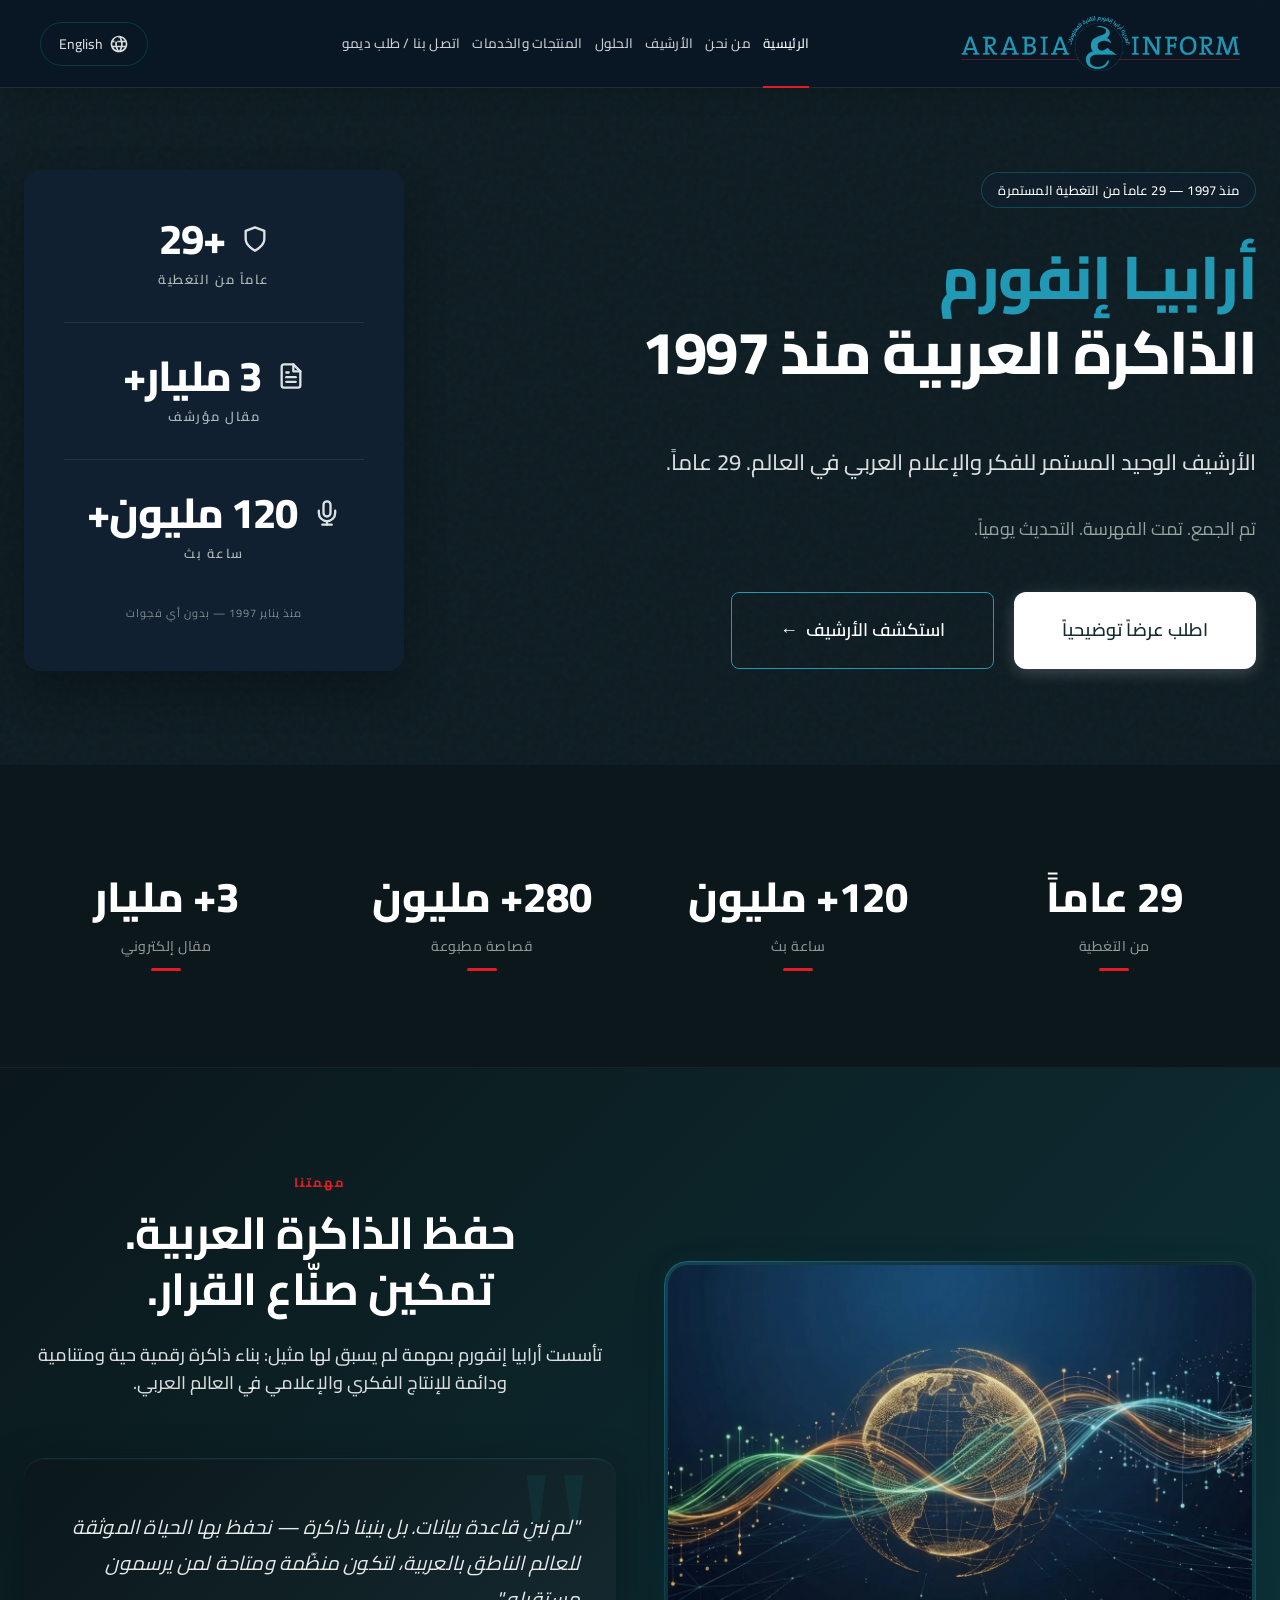
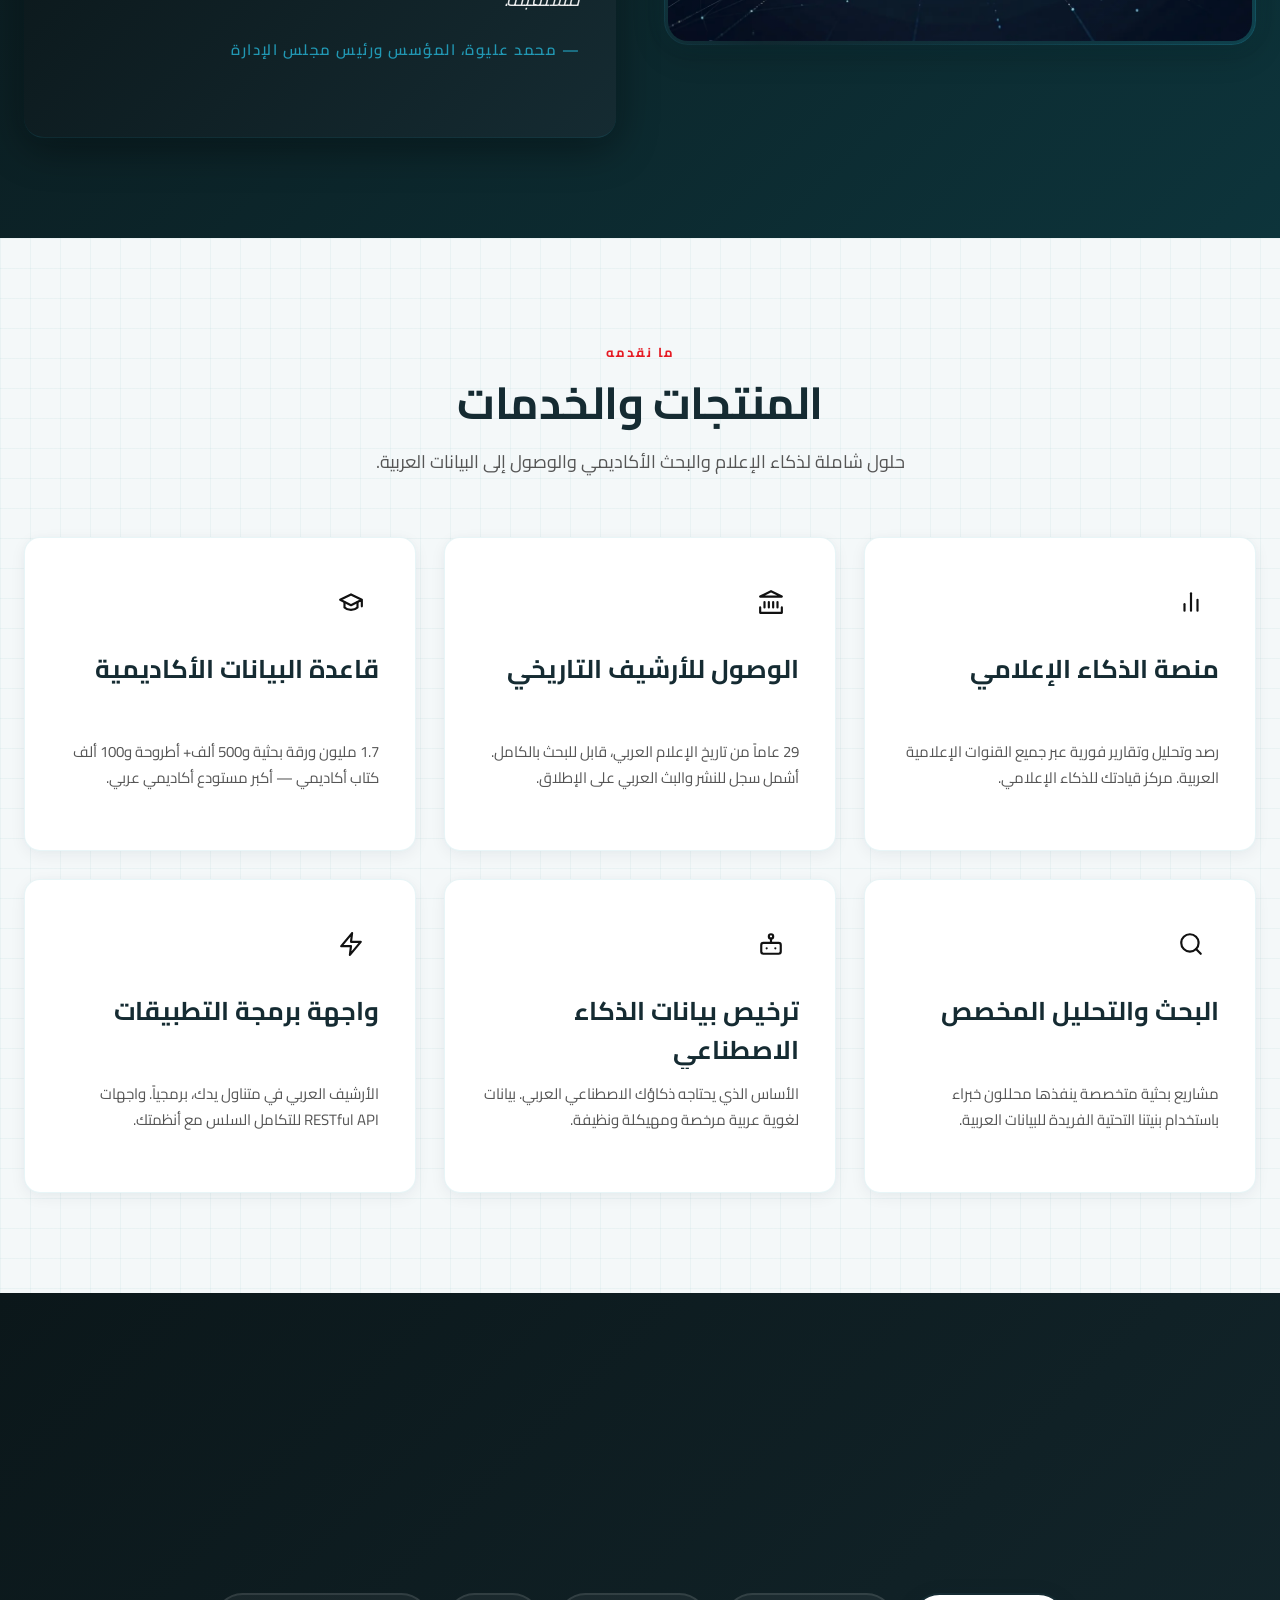
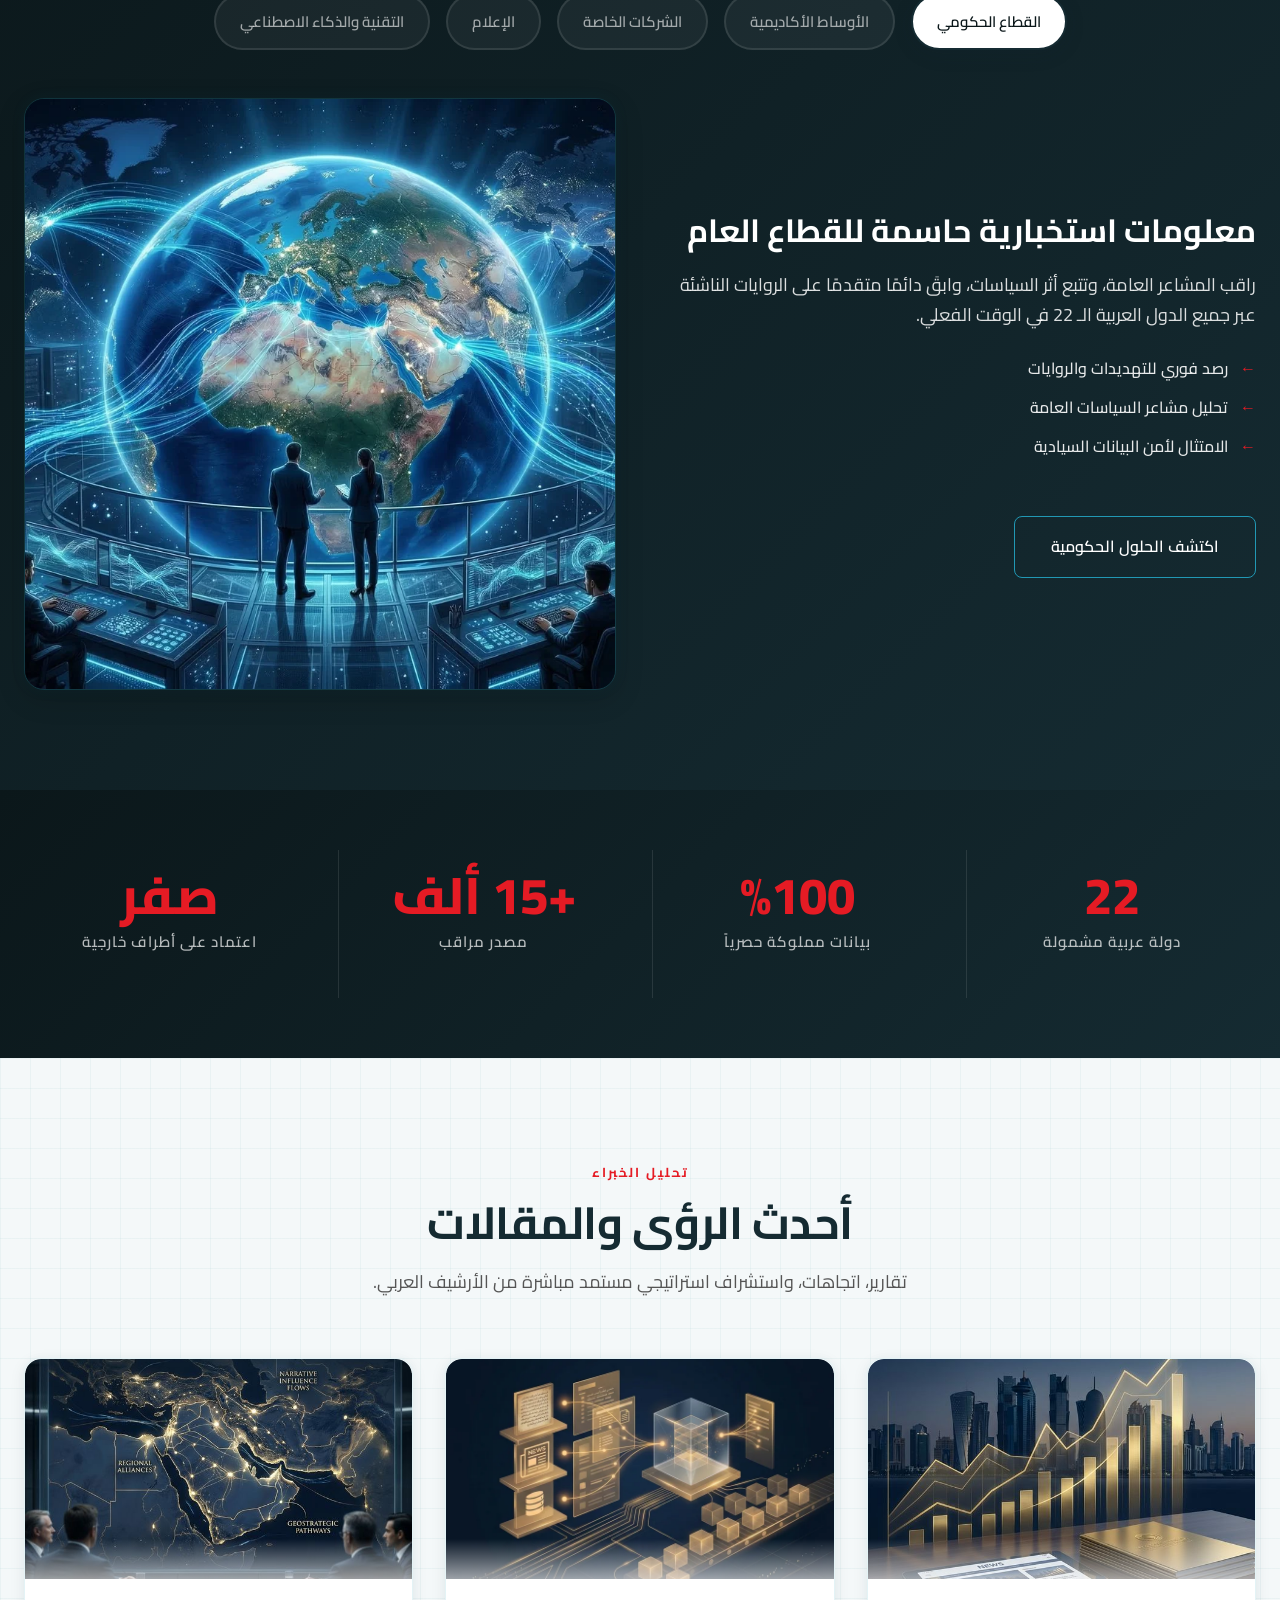
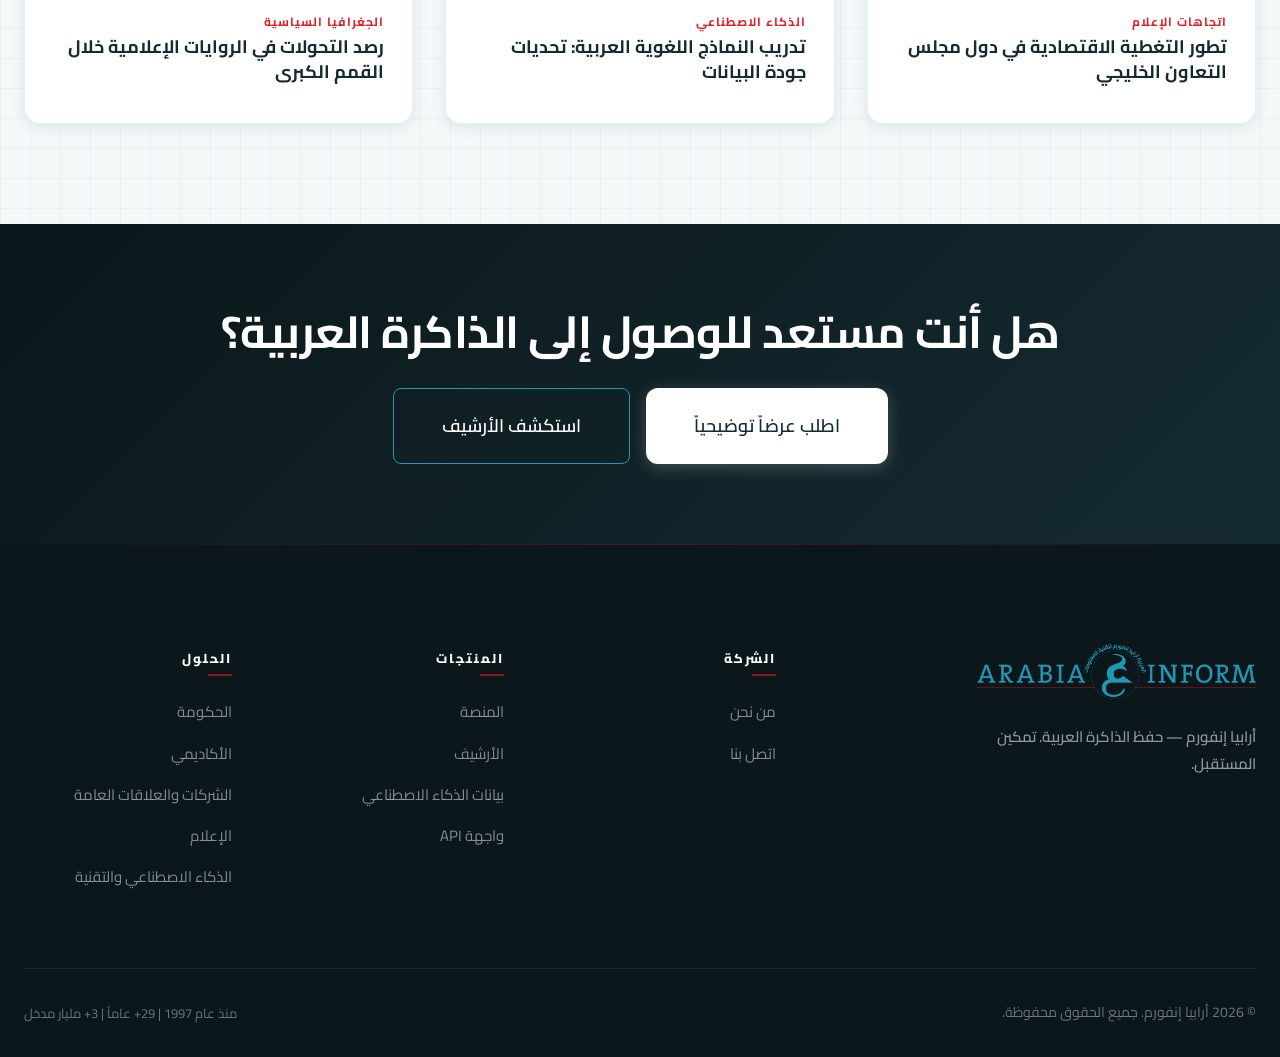
==== commit b8bbf4d0: "fix: comprehensive header responsiveness and intermediate desktop scaling" ====
--- a/ar/index.html
+++ b/ar/index.html
@@ -6,7 +6,7 @@
     <meta name="viewport" content="width=device-width, initial-scale=1.0">
     <title>أرابيا إنفورم — الذاكرة العربية منذ 1997</title>
     <meta name="description" content="الأرشيف الأكثر استمرارية وفهرسة للمصادر العربية في العالم.">
-    <link rel="stylesheet" href="../css/styles.css?v=3.5">
+    <link rel="stylesheet" href="../css/styles.css?v=4.0">
 
       <!-- Social Media & Open Graph Tags -->
   <meta property="og:type" content="website">
--- a/css/styles.css
+++ b/css/styles.css
@@ -385,7 +385,7 @@
 
 /* Logo */
 .nav-brand {
-  min-width: 250px;
+  min-width: 200px;
   display: flex;
   align-items: center;
 }
@@ -400,12 +400,11 @@
   letter-spacing: 1.5px;
   flex-shrink: 0;
   white-space: nowrap;
-  padding-left: 12px;
+  padding-left: 0;
 }
 
 .nav-logo img {
-  height: 55px;
-  /* Increased by ~15% */
+  height: 55px; /* Base height */
   width: auto;
   max-width: 100%;
   display: block;
@@ -420,24 +419,35 @@
   display: flex;
   align-items: center;
   justify-content: center;
-  gap: 24px;
+  gap: clamp(12px, 1.8vw, 24px);
   height: 100%;
   flex: 1;
 }
 
 .nav-link {
   color: var(--white);
-  font-size: 14.5px;
+  font-size: 15px; /* Base size */
   font-weight: 500;
   position: relative;
   padding: 0;
   height: 88px;
   display: flex;
   align-items: center;
-  transition: color 0.2s ease, opacity 0.2s ease;
+  transition: color 0.2s ease, opacity 0.2s ease, font-size 0.2s ease;
   letter-spacing: 0.3px;
   white-space: nowrap;
   opacity: 0.8;
+}
+
+/* Intermediate Laptop Refinement */
+@media (max-width: 1400px) {
+  .nav-menu { gap: 16px !important; }
+  .nav-link { font-size: 13.5px !important; }
+  .nav-brand, .nav-actions { min-width: 180px !important; }
+}
+@media (max-width: 1320px) {
+  .nav-menu { gap: 12px !important; }
+  .nav-brand, .nav-actions { min-width: 150px !important; }
 }
 
 .nav-link:hover {
@@ -486,8 +496,8 @@
   display: flex;
   align-items: center;
   justify-content: flex-end;
-  min-width: 250px;
-  gap: 24px;
+  min-width: 200px;
+  gap: clamp(12px, 1.5vw, 24px);
 }
 
 /* Language Switch */
@@ -3306,14 +3316,18 @@
 /* ============================================
    RESPONSIVE OVERRIDES (Global)
    ============================================ */
-@media (max-width: 991px) {
-  /* Header & Navigation */
-  .header-wrapper .container { padding: 0 16px; }
+@media (max-width: 1200px) {
+  /* Header & Navigation Fixes */
+  .header-wrapper {
+    height: 72px !important; /* Compact tablet height enforced */
+  }
+
+  .header-wrapper .container { padding: 0 20px; }
   
   .nav-menu {
     position: fixed; top: 0; left: 0; width: 100%; height: 100vh;
     background: rgba(10, 24, 38, 0.98); backdrop-filter: blur(12px); -webkit-backdrop-filter: blur(12px);
-    flex-direction: column; align-items: flex-start; padding: 100px 24px 24px; gap: 8px;
+    flex-direction: column; align-items: flex-start; padding: 100px 24px 24px !important; gap: 8px;
     transform: translateY(-100%); opacity: 0; visibility: hidden; z-index: 998;
     transition: all 0.3s ease;
     overflow-y: auto;
@@ -3325,9 +3339,9 @@
   .nav-link { height: auto; font-size: 18px; padding: 16px 0; width: 100%; border-bottom: 1px solid rgba(255,255,255,0.05); }
   .nav-link::after { display: none; }
   .nav-hamburger { display: flex; z-index: 999; }
-  .nav-brand { min-width: unset; z-index: 999; flex: 1; max-width: 60%; }
+  .nav-brand { min-width: unset; z-index: 999; flex: 1; max-width: 50%; }
   .nav-logo { padding-left: 0; }
-  .nav-logo img { height: auto; width: 100%; max-width: 140px; }
+  .nav-logo img { height: 45px !important; width: auto !important; max-width: 130px; }
   .nav-actions { min-width: unset; gap: 12px; z-index: 999; justify-content: flex-end; }
 
   /* Language Toggle — show globe icon, hide text */
@@ -3481,6 +3495,15 @@
     }
   }
 
+  /* TABLET: 3-Column link layout */
+  @media (min-width: 768px) {
+    .footer-grid {
+      grid-template-columns: repeat(3, 1fr) !important;
+      gap: 48px 32px !important;
+    }
+  }
+
+
   .footer-brand {
     grid-column: 1 / -1 !important;
     text-align: center !important;
@@ -3506,12 +3529,21 @@
     border: none !important;
   }
   
-  /* Link Col 3 (Solutions) — make it full width or shift it */
+  /* Link Col 3 (Solutions) — Handling per device size */
   .footer-grid > div:nth-child(4) {
     grid-column: 1 / -1 !important;
     border-top: 1px solid rgba(255, 255, 255, 0.05) !important;
     padding-top: 40px !important;
     text-align: center !important;
+  }
+
+  @media (min-width: 768px) {
+    .footer-grid > div:nth-child(4) {
+      grid-column: auto !important;
+      border-top: none !important;
+      padding-top: 0 !important;
+      text-align: left !important;
+    }
   }
 
   /* Handle small screens for Solutions section */
@@ -3542,6 +3574,13 @@
   .footer-grid > div:nth-child(4) .footer-title::after {
     left: 50% !important;
     transform: translateX(-50%) !important;
+  }
+
+  @media (min-width: 768px) {
+    .footer-grid > div:nth-child(4) .footer-title::after {
+      left: 0 !important;
+      transform: none !important;
+    }
   }
 
   /* RTL Support for Mobile Grid */
@@ -3560,6 +3599,13 @@
     .rtl .footer-title::after {
       right: 50% !important;
       transform: translateX(50%) !important;
+    }
+  }
+
+  @media (min-width: 768px) {
+    .rtl .footer-grid > div:nth-child(4) .footer-title::after {
+      right: 0 !important;
+      transform: none !important;
     }
   }
 
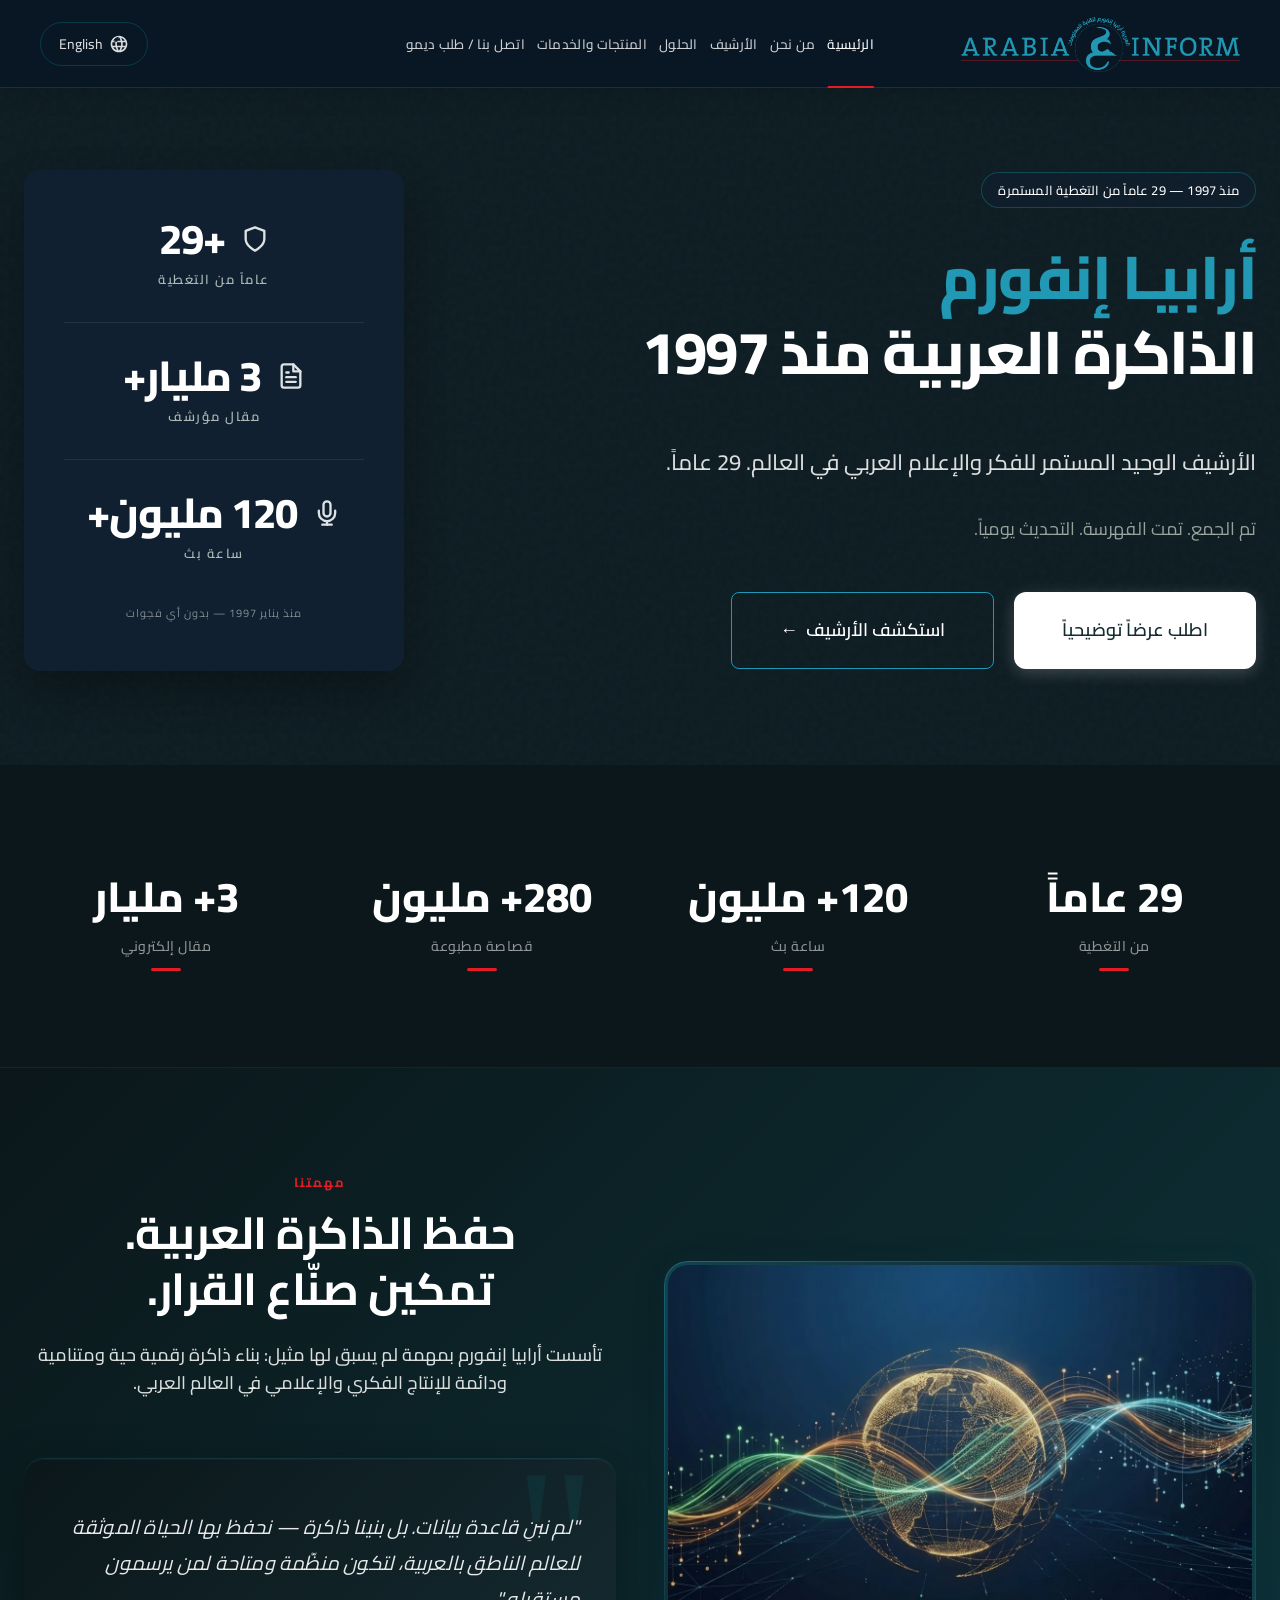
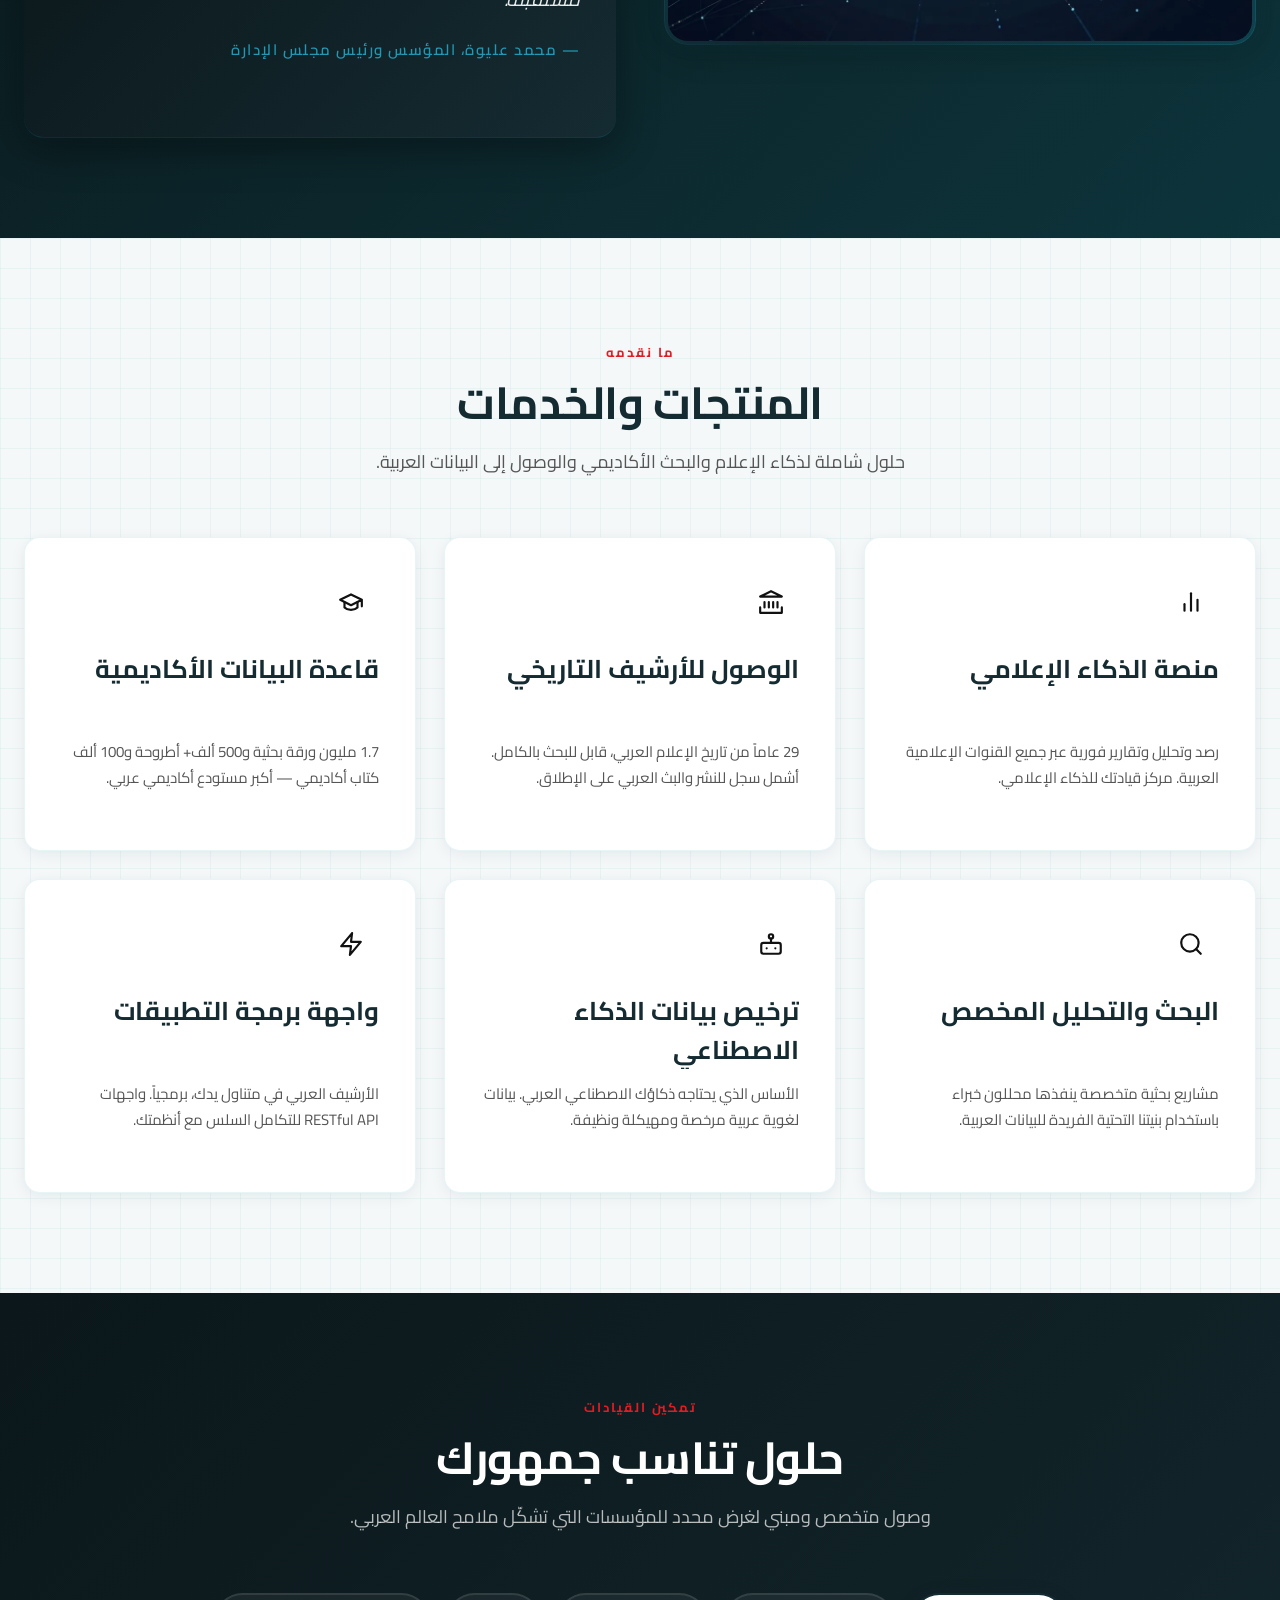
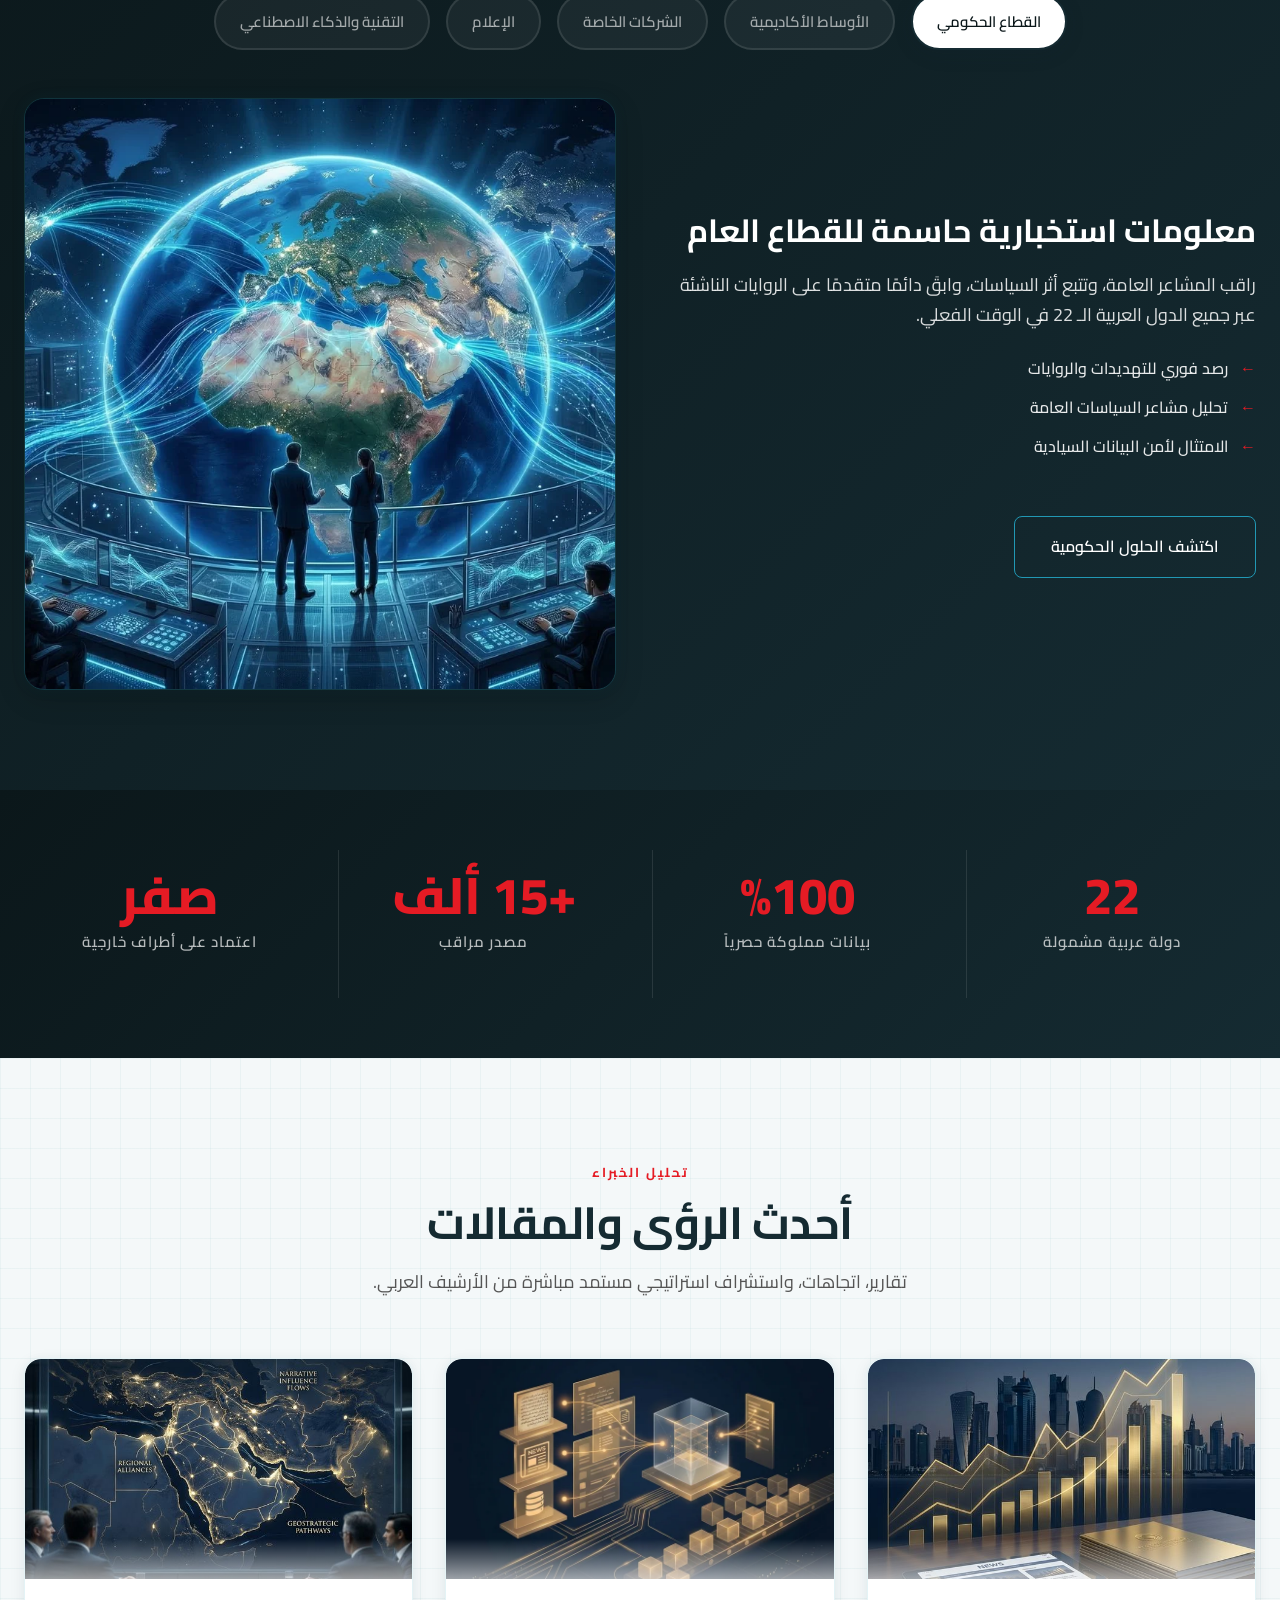
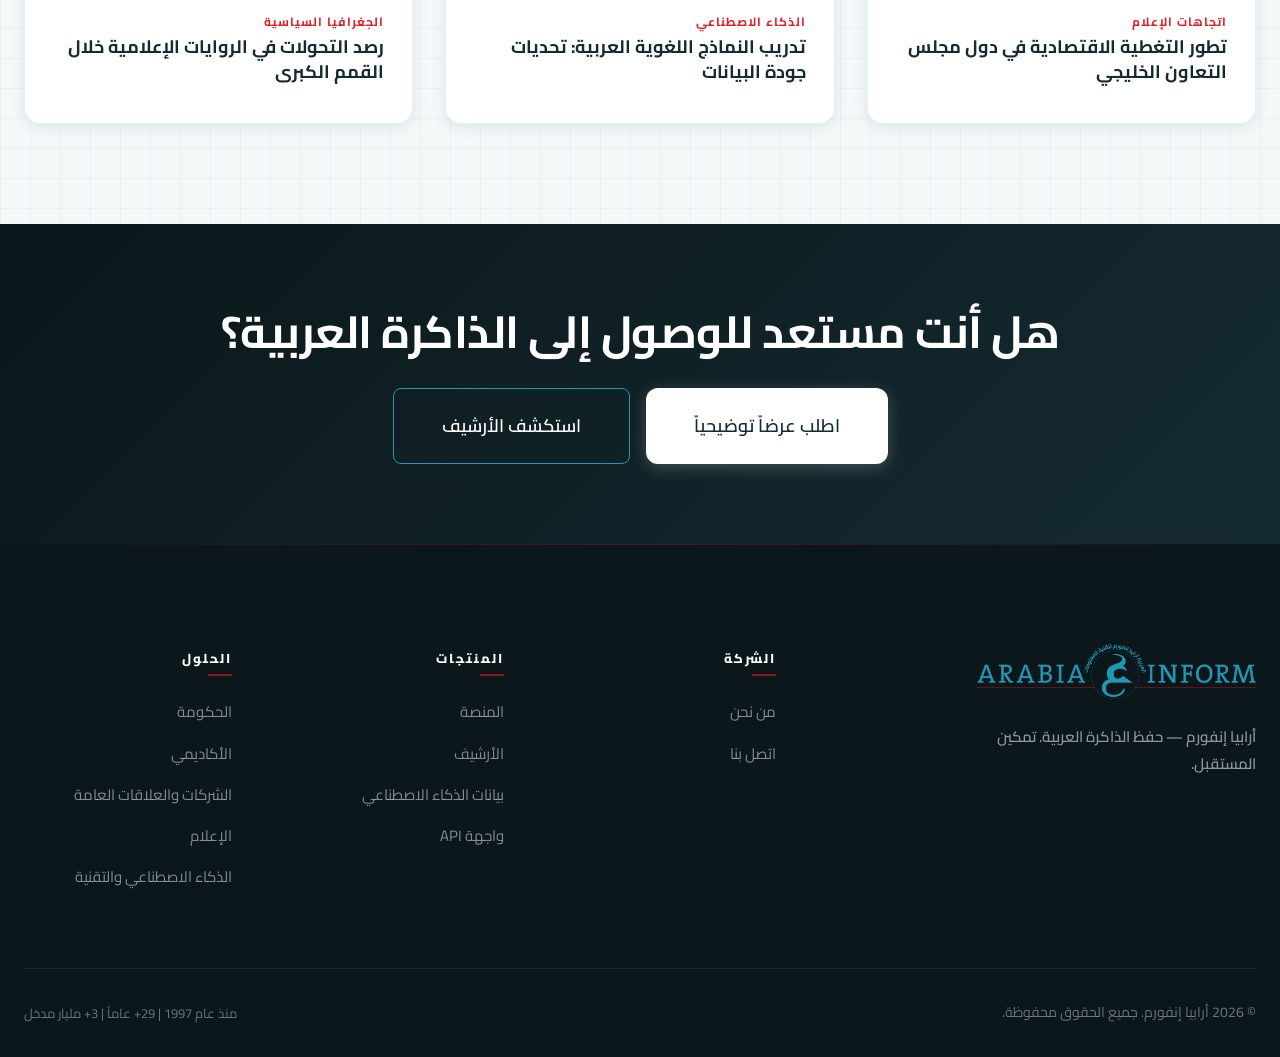
==== commit 43b19f1a: "refactor: replace header flex layout with structural 3-column grid for precise centering and overlap" ====
--- a/ar/index.html
+++ b/ar/index.html
@@ -6,7 +6,7 @@
     <meta name="viewport" content="width=device-width, initial-scale=1.0">
     <title>أرابيا إنفورم — الذاكرة العربية منذ 1997</title>
     <meta name="description" content="الأرشيف الأكثر استمرارية وفهرسة للمصادر العربية في العالم.">
-    <link rel="stylesheet" href="../css/styles.css?v=4.0">
+    <link rel="stylesheet" href="../css/styles.css?v=4.1">
 
       <!-- Social Media & Open Graph Tags -->
   <meta property="og:type" content="website">
--- a/css/styles.css
+++ b/css/styles.css
@@ -375,9 +375,9 @@
 }
 
 .header-wrapper .container {
-  display: flex;
+  display: grid;
+  grid-template-columns: 1fr auto 1fr;
   align-items: center;
-  justify-content: space-between;
   width: 100%;
   height: 100%;
   padding: 0 40px;
@@ -385,9 +385,10 @@
 
 /* Logo */
 .nav-brand {
-  min-width: 200px;
   display: flex;
   align-items: center;
+  justify-content: flex-start;
+  z-index: 10;
 }
 
 .nav-logo {
@@ -419,9 +420,9 @@
   display: flex;
   align-items: center;
   justify-content: center;
-  gap: clamp(12px, 1.8vw, 24px);
+  gap: clamp(16px, 2vw, 24px);
   height: 100%;
-  flex: 1;
+  z-index: 10;
 }
 
 .nav-link {
@@ -465,30 +466,17 @@
   content: '';
   position: absolute;
   bottom: 0;
-  left: 0;
-  right: 0;
+  left: 50%;
+  width: 0;
   height: 2px;
   background: var(--gold);
-  transform: scaleX(0);
-  transform-origin: left;
-  transition: transform 0.2s cubic-bezier(0.4, 0, 0.2, 1);
-}
-
-.rtl .nav-link::after {
-  transform-origin: right;
-}
-
-.nav-link:hover::after {
-  transform: scaleX(1);
-}
-
+  transform: translateX(-50%);
+  transition: width 0.3s cubic-bezier(0.4, 0, 0.2, 1);
+}
+
+.nav-link:hover::after,
 .nav-link.active::after {
-  transform: scaleX(1);
-  transform-origin: left;
-}
-
-.rtl .nav-link.active::after {
-  transform-origin: right;
+  width: 100%;
 }
 
 /* Right actions */
@@ -496,8 +484,8 @@
   display: flex;
   align-items: center;
   justify-content: flex-end;
-  min-width: 200px;
   gap: clamp(12px, 1.5vw, 24px);
+  z-index: 10;
 }
 
 /* Language Switch */
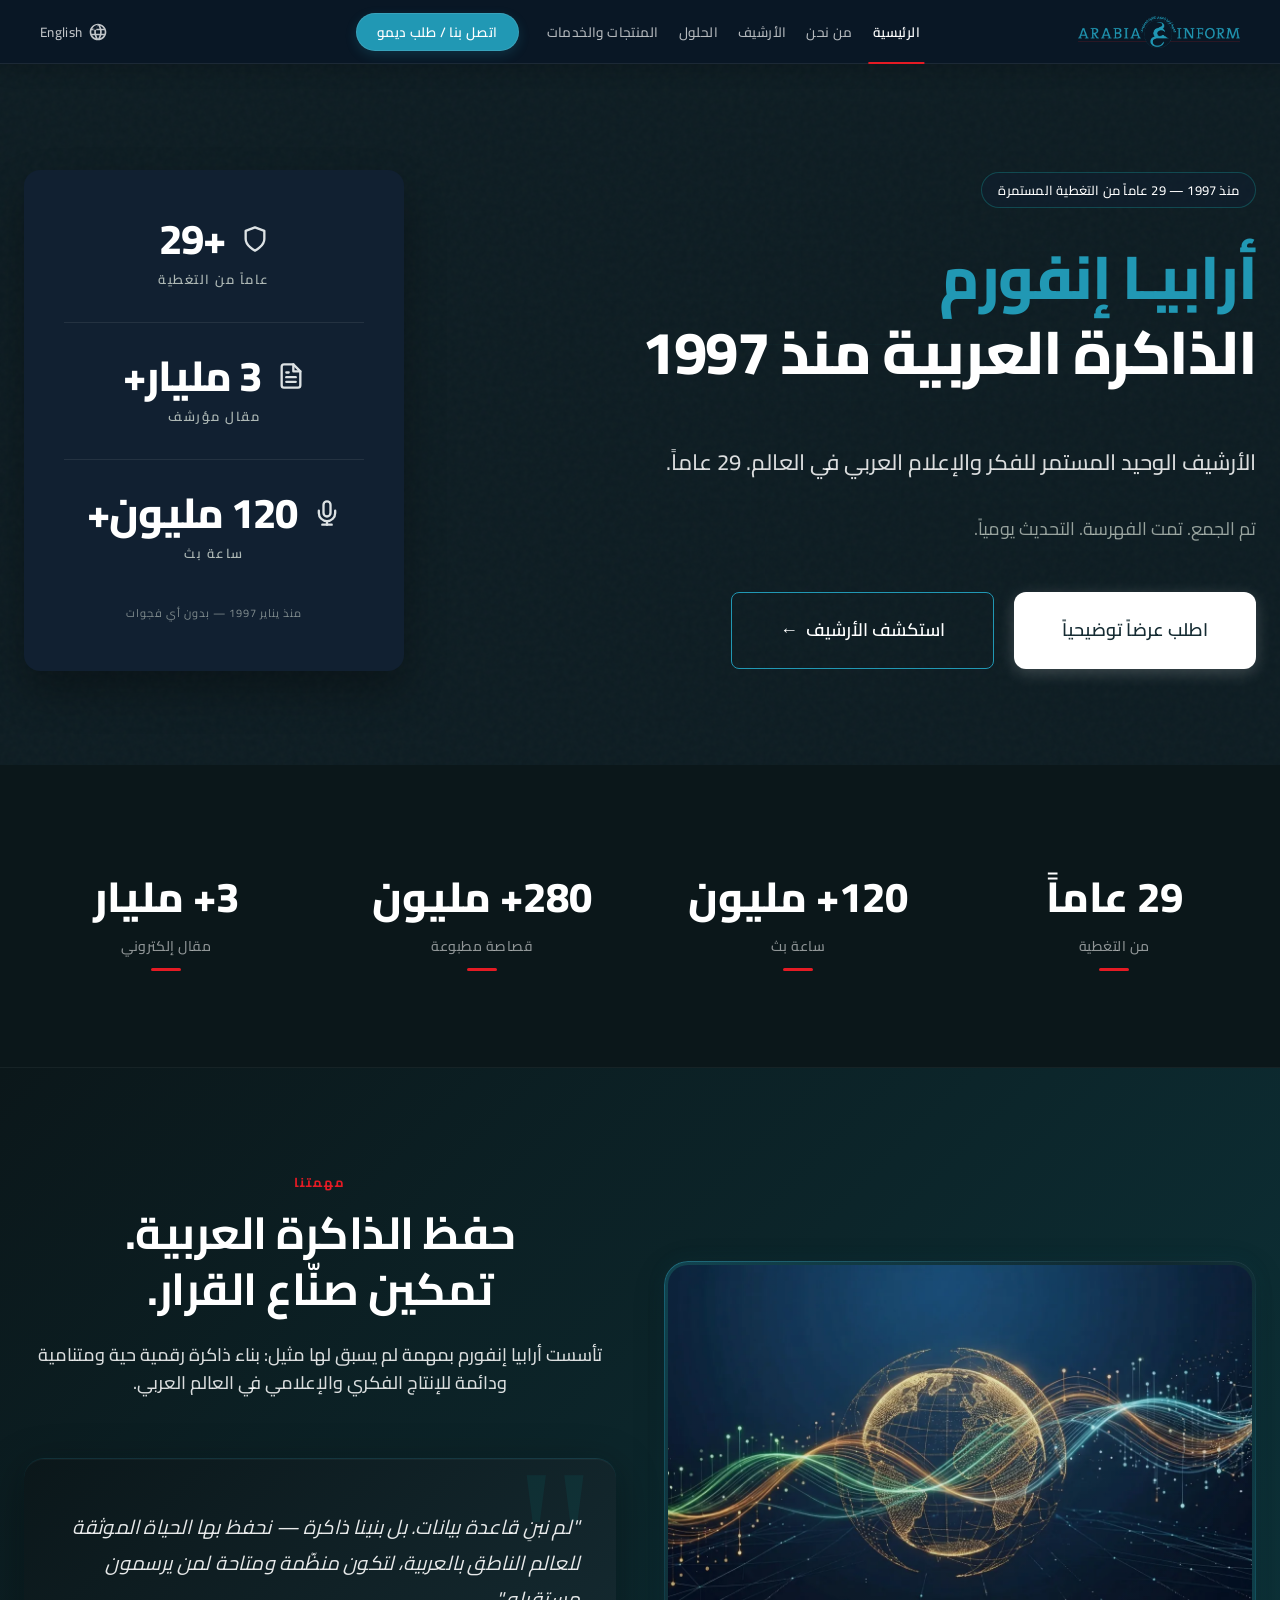
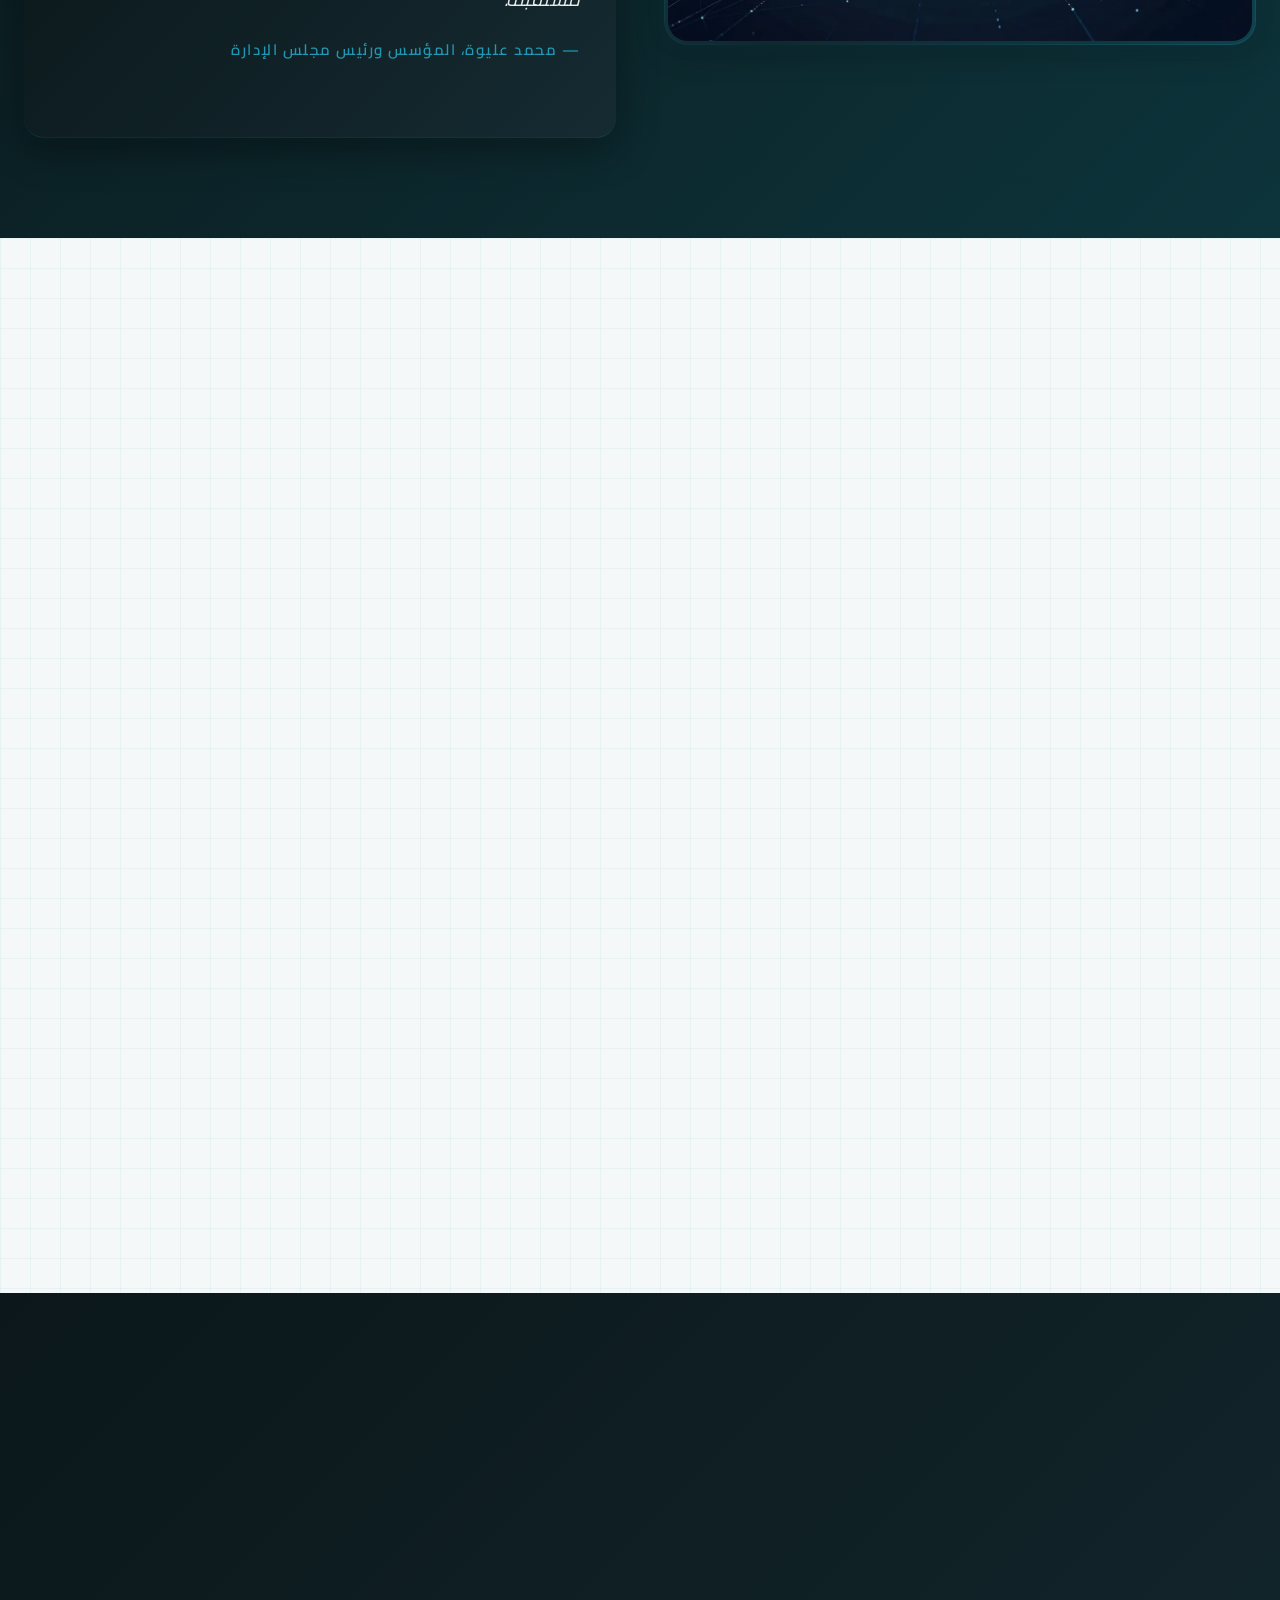
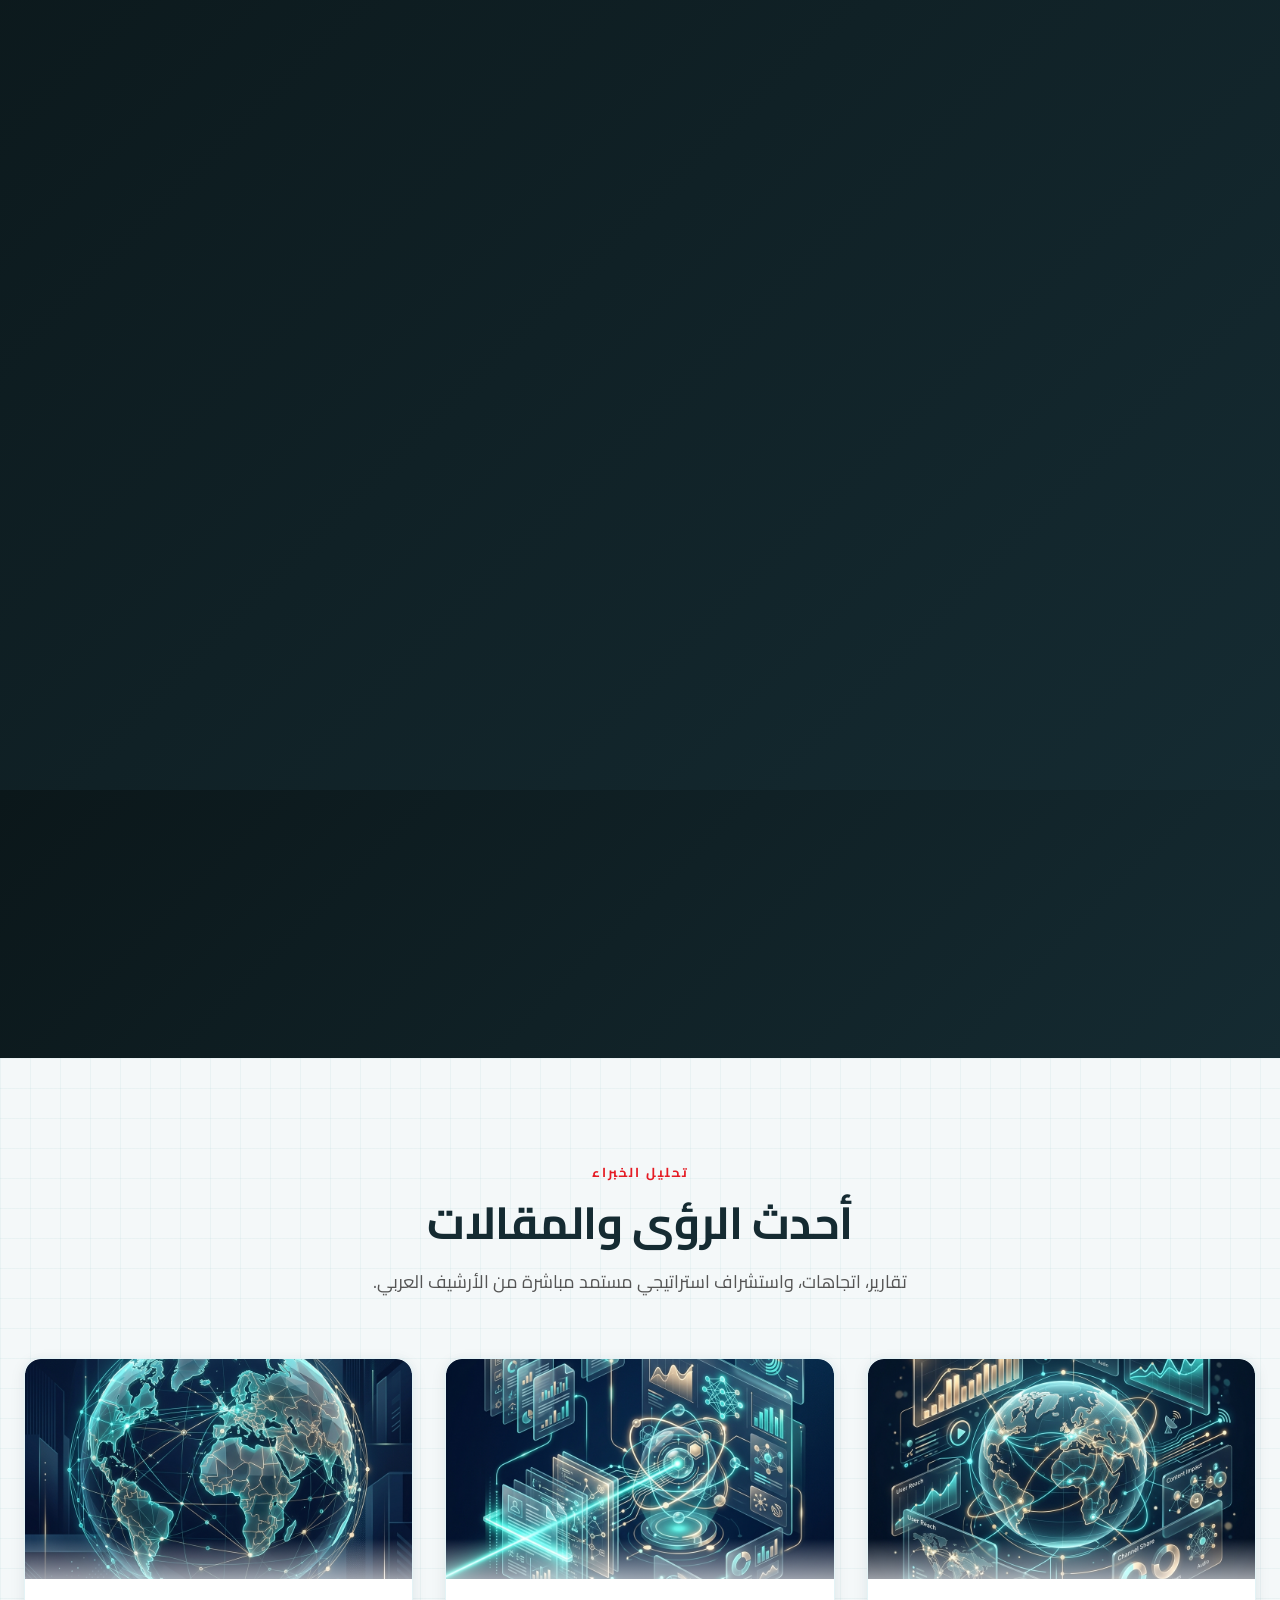
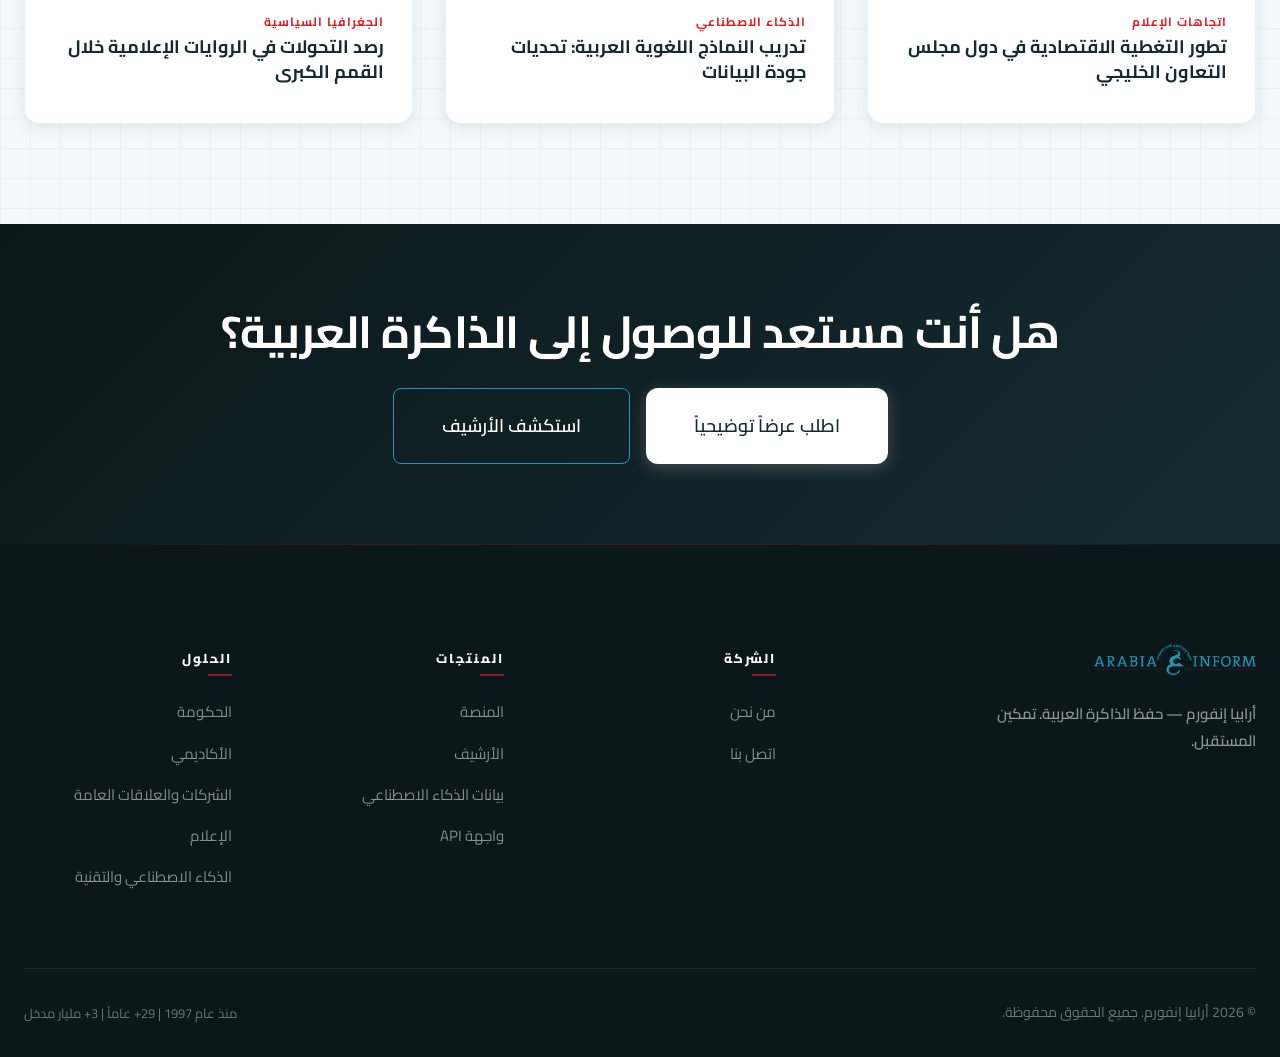
==== commit 4f484a0f: "fix: restore website content and unify imagery across platform" ====
--- a/ar/index.html
+++ b/ar/index.html
@@ -6,7 +6,7 @@
     <meta name="viewport" content="width=device-width, initial-scale=1.0">
     <title>أرابيا إنفورم — الذاكرة العربية منذ 1997</title>
     <meta name="description" content="الأرشيف الأكثر استمرارية وفهرسة للمصادر العربية في العالم.">
-    <link rel="stylesheet" href="../css/styles.css?v=4.1">
+    <link rel="stylesheet" href="../css/styles.css?v=8.0">
 
       <!-- Social Media & Open Graph Tags -->
   <meta property="og:type" content="website">
@@ -308,7 +308,7 @@
                                 <a href="solutions.html#government" class="btn btn-outline-intellectual mt-3">اكتشف الحلول الحكومية</a>
                             </div>
                             <div style="grid-column: span 6">
-                                <img src="../images/solution_gov_new.webp" alt="لوحة تحكم التحليلات الحكومية"
+                                <img src="../images/v2_solution_gov.png" alt="لوحة تحكم التحليلات الحكومية"
                                     class="img-fluid rounded shadow-lg">
                             </div>
                         </div>
@@ -323,7 +323,7 @@
                                 <a href="solutions.html#academic" class="btn btn-outline-intellectual mt-3">اكتشف الحلول الأكاديمية</a>
                             </div>
                             <div style="grid-column: span 6">
-                                <img src="../images/solution_academic_1772228361697.png" alt="البوابة الأكاديمية"
+                                <img src="../images/v2_solution_academic.png" alt="البوابة الأكاديمية"
                                     class="img-fluid rounded shadow-lg">
                             </div>
                         </div>
@@ -338,7 +338,7 @@
                                 <a href="solutions.html#corporate" class="btn btn-outline-intellectual mt-3">اكتشف حلول الشركات</a>
                             </div>
                             <div style="grid-column: span 6">
-                                <img src="../images/solution_corp_1772228375068.png" alt="حلول الشركات"
+                                <img src="../images/v2_solution_corp.png" alt="حلول الشركات"
                                     class="img-fluid rounded shadow-lg">
                             </div>
                         </div>
@@ -353,7 +353,7 @@
                                 <a href="solutions.html#media" class="btn btn-outline-intellectual mt-3">اكتشف الحلول الإعلامية</a>
                             </div>
                             <div style="grid-column: span 6">
-                                <img src="../images/solution_media_1772228388835.png" alt="الحلول الإعلامية"
+                                <img src="../images/v2_solution_media.png" alt="الحلول الإعلامية"
                                     class="img-fluid rounded shadow-lg">
                             </div>
                         </div>
@@ -368,7 +368,7 @@
                                 <a href="solutions.html#ai" class="btn btn-outline-intellectual mt-3">اكتشف حلول الذكاء الاصطناعي</a>
                             </div>
                             <div style="grid-column: span 6">
-                                <img src="../images/solution_ai_1772228403316.png" alt="لوحة التحكم بالذكاء الاصطناعي"
+                                <img src="../images/v2_solution_ai.png" alt="لوحة التحكم بالذكاء الاصطناعي"
                                     class="img-fluid rounded shadow-lg">
                             </div>
                         </div>
@@ -414,7 +414,7 @@
                 <!-- Blog Card 1 -->
                 <div class="blog-card reveal" style="grid-column: span 4;">
                     <div class="blog-image-wrapper">
-                        <img src="../images/insight_media_trends_1772058352350.png" alt="صورة المقال">
+                        <img src="../images/v2_insight_media_trends.png" alt="صورة المقال">
                     </div>
                     <div class="blog-card-body">
                         <span class="blog-card-category text-crimson fw-bold text-uppercase">اتجاهات الإعلام</span>
@@ -425,7 +425,7 @@
                 <!-- Blog Card 2 -->
                 <div class="blog-card reveal" style="grid-column: span 4; transition-delay: 0.1s;">
                     <div class="blog-image-wrapper">
-                        <img src="../images/capability_ai_tech.webp" alt="صورة المقال">
+                        <img src="../images/v2_insight_ai_docs.png" alt="صورة المقال">
                     </div>
                     <div class="blog-card-body">
                         <span class="blog-card-category text-crimson fw-bold text-uppercase">الذكاء الاصطناعي</span>
@@ -436,7 +436,7 @@
                 <!-- Blog Card 3 -->
                 <div class="blog-card reveal" style="grid-column: span 4; transition-delay: 0.2s;">
                     <div class="blog-image-wrapper">
-                        <img src="../images/insight_geopolitics_1772058505578.png" alt="صورة المقال">
+                        <img src="../images/v2_insight_geopolitics.png" alt="صورة المقال">
                     </div>
                     <div class="blog-card-body">
                         <span class="blog-card-category text-crimson fw-bold text-uppercase">الجغرافيا السياسية</span>
--- a/css/styles.css
+++ b/css/styles.css
@@ -362,16 +362,15 @@
   left: 0;
   right: 0;
   z-index: 1000;
-  background: rgba(10, 24, 38, 0.95);
-  backdrop-filter: blur(12px);
-  -webkit-backdrop-filter: blur(12px);
-  border-bottom: 1px solid rgba(200, 168, 75, 0.15);
-  /* Gold divider */
-  height: 88px;
+  background: rgba(10, 24, 38, 0.98);
+  backdrop-filter: blur(16px);
+  -webkit-backdrop-filter: blur(16px);
+  border-bottom: 1px solid rgba(255, 255, 255, 0.08); /* Clean institutional border */
+  height: 64px; /* SaaS-premium compact height */
   display: flex;
   align-items: center;
-  transition: all 0.2s cubic-bezier(0.4, 0, 0.2, 1);
-  box-shadow: 0 4px 24px rgba(0, 0, 0, 0.15);
+  transition: all 0.3s cubic-bezier(0.4, 0, 0.2, 1);
+  box-shadow: 0 4px 20px rgba(0, 0, 0, 0.2);
 }
 
 .header-wrapper .container {
@@ -405,7 +404,7 @@
 }
 
 .nav-logo img {
-  height: 55px; /* Base height */
+  height: 32px; /* Precision scale for text alignment */
   width: auto;
   max-width: 100%;
   display: block;
@@ -427,17 +426,17 @@
 
 .nav-link {
   color: var(--white);
-  font-size: 15px; /* Base size */
+  font-size: 14px; /* Sharp professional size */
   font-weight: 500;
   position: relative;
-  padding: 0;
-  height: 88px;
+  padding: 0 4px;
+  height: 64px;
   display: flex;
   align-items: center;
-  transition: color 0.2s ease, opacity 0.2s ease, font-size 0.2s ease;
-  letter-spacing: 0.3px;
+  transition: all 0.2s ease;
+  letter-spacing: 0.4px;
   white-space: nowrap;
-  opacity: 0.8;
+  opacity: 0.7; /* Hierarchy: Unfocused links */
 }
 
 /* Intermediate Laptop Refinement */
@@ -451,14 +450,47 @@
   .nav-brand, .nav-actions { min-width: 150px !important; }
 }
 
-.nav-link:hover {
-  opacity: 1;
-}
-
-/* Active: white text + gold underline */
+/* Hierarchy Distinctions */
+.nav-link:hover,
 .nav-link.active {
   opacity: 1;
-  font-weight: 500;
+}
+
+.nav-link.active {
+  font-weight: 600;
+}
+
+/* CTA Styling for Contact - Premium Teal Button */
+.nav-link[href*="contact"] {
+  background: var(--primary-teal);
+  color: var(--white) !important;
+  height: 38px !important; /* Fixed button height */
+  padding: 0 20px !important;
+  border-radius: 50px;
+  font-weight: 600 !important;
+  opacity: 1 !important;
+  margin-left: 12px;
+  display: flex;
+  align-items: center;
+  justify-content: center;
+  box-shadow: 0 4px 12px rgba(33, 152, 180, 0.2);
+  border: 1px solid rgba(255, 255, 255, 0.1);
+}
+
+.nav-link[href*="contact"]:hover {
+  background: #1a7a91;
+  transform: translateY(-1px);
+  box-shadow: 0 6px 16px rgba(33, 152, 180, 0.3);
+}
+
+.nav-link[href*="contact"]::after {
+  display: none !important; /* No underline for button style */
+}
+
+/* RTL adjustment for CTA margin */
+.rtl .nav-link[href*="contact"] {
+  margin-left: 0;
+  margin-right: 12px;
 }
 
 /* Underline effect */
@@ -488,22 +520,27 @@
   z-index: 10;
 }
 
-/* Language Switch */
+/* Language Switch — Integrated Style */
 .lang-toggle {
   display: flex;
   align-items: center;
   justify-content: center;
   color: var(--white);
-  font-size: 14px;
+  font-size: 13.5px;
   font-weight: 500;
   cursor: pointer;
-  padding: 8px 18px;
-  border: 1px solid rgba(0, 158, 160, 0.3);
-  border-radius: 30px;
+  padding: 0;
+  border: none;
   background: transparent;
   transition: all 0.2s ease;
   font-family: inherit;
-  opacity: 0.85;
+  opacity: 0.75;
+  letter-spacing: 0.3px;
+}
+
+.lang-toggle:hover {
+  opacity: 1;
+  color: var(--gold);
 }
 
 .lang-toggle svg {
@@ -3305,32 +3342,36 @@
    RESPONSIVE OVERRIDES (Global)
    ============================================ */
 @media (max-width: 1200px) {
-  /* Header & Navigation Fixes */
+  /* Systematic Responsive Header */
   .header-wrapper {
-    height: 72px !important; /* Compact tablet height enforced */
-  }
-
-  .header-wrapper .container { padding: 0 20px; }
+    height: 60px !important;
+  }
+
+  .header-wrapper .container { 
+    padding: 0 24px;
+    grid-template-columns: auto 1fr auto !important; /* Pin Brand & Actions to edges */
+    gap: 16px;
+  }
   
   .nav-menu {
     position: fixed; top: 0; left: 0; width: 100%; height: 100vh;
-    background: rgba(10, 24, 38, 0.98); backdrop-filter: blur(12px); -webkit-backdrop-filter: blur(12px);
-    flex-direction: column; align-items: flex-start; padding: 100px 24px 24px !important; gap: 8px;
+    background: rgba(10, 24, 38, 0.99); backdrop-filter: blur(20px); -webkit-backdrop-filter: blur(20px);
+    flex-direction: column; align-items: flex-start; padding: 100px 32px 32px !important; gap: 8px;
     transform: translateY(-100%); opacity: 0; visibility: hidden; z-index: 998;
-    transition: all 0.3s ease;
+    transition: all 0.4s cubic-bezier(0.4, 0, 0.2, 1);
     overflow-y: auto;
   }
   
-  .header-wrapper.scrolled .nav-menu { top: 0; height: 100vh; padding-top: 84px; }
+  .header-wrapper.scrolled .nav-menu { top: 0; height: 100vh; padding-top: 80px; }
   .nav-menu.open { transform: translateY(0); opacity: 1; visibility: visible; }
   
-  .nav-link { height: auto; font-size: 18px; padding: 16px 0; width: 100%; border-bottom: 1px solid rgba(255,255,255,0.05); }
+  .nav-link { height: auto; font-size: 18px; padding: 16px 0; width: 100%; border-bottom: 1px solid rgba(255,255,255,0.05); opacity: 1; }
   .nav-link::after { display: none; }
-  .nav-hamburger { display: flex; z-index: 999; }
-  .nav-brand { min-width: unset; z-index: 999; flex: 1; max-width: 50%; }
+  .nav-hamburger { display: flex; z-index: 999; margin-left: 8px; }
+  .nav-brand { min-width: auto; z-index: 999; flex: 0; justify-content: flex-start; }
   .nav-logo { padding-left: 0; }
-  .nav-logo img { height: 45px !important; width: auto !important; max-width: 130px; }
-  .nav-actions { min-width: unset; gap: 12px; z-index: 999; justify-content: flex-end; }
+  .nav-logo img { height: 28px !important; width: auto !important; }
+  .nav-actions { min-width: auto; gap: 16px; z-index: 999; justify-content: flex-end; flex: 1; }
 
   /* Language Toggle — show globe icon, hide text */
   .lang-toggle { 
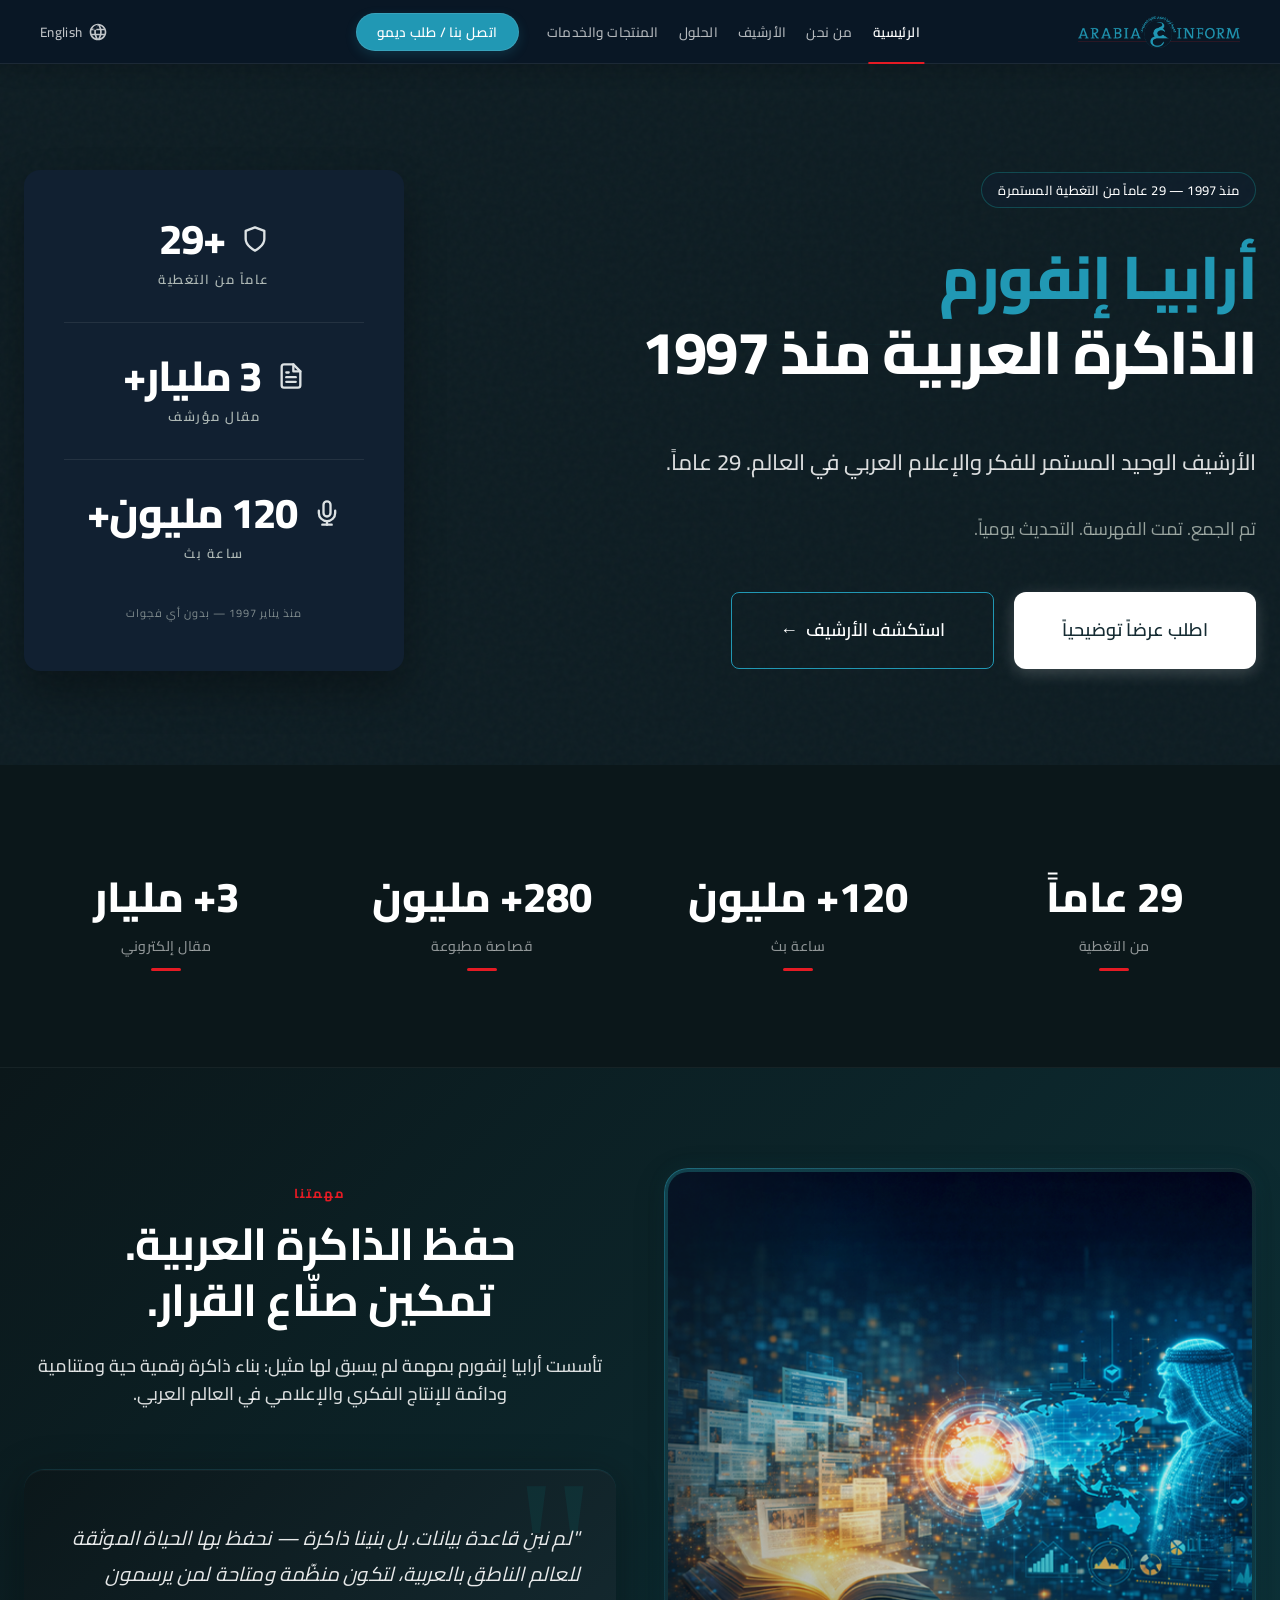
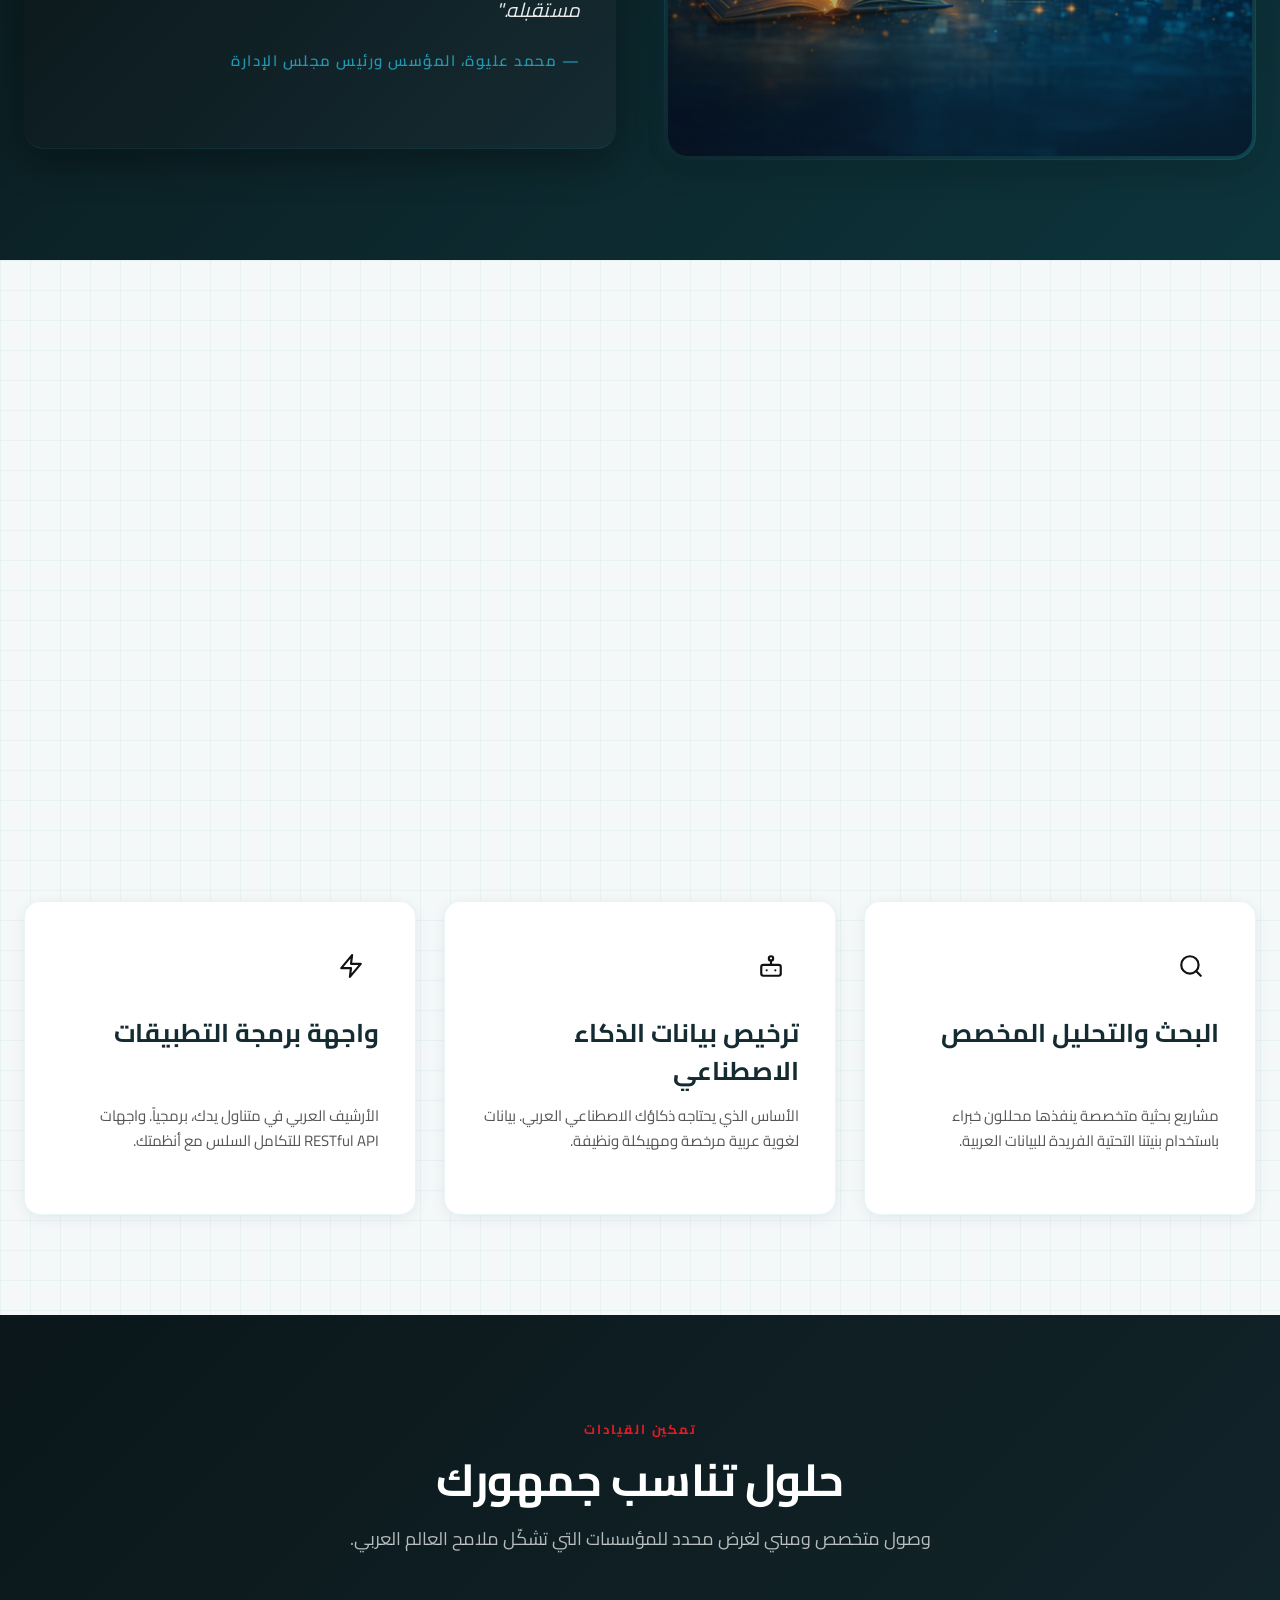
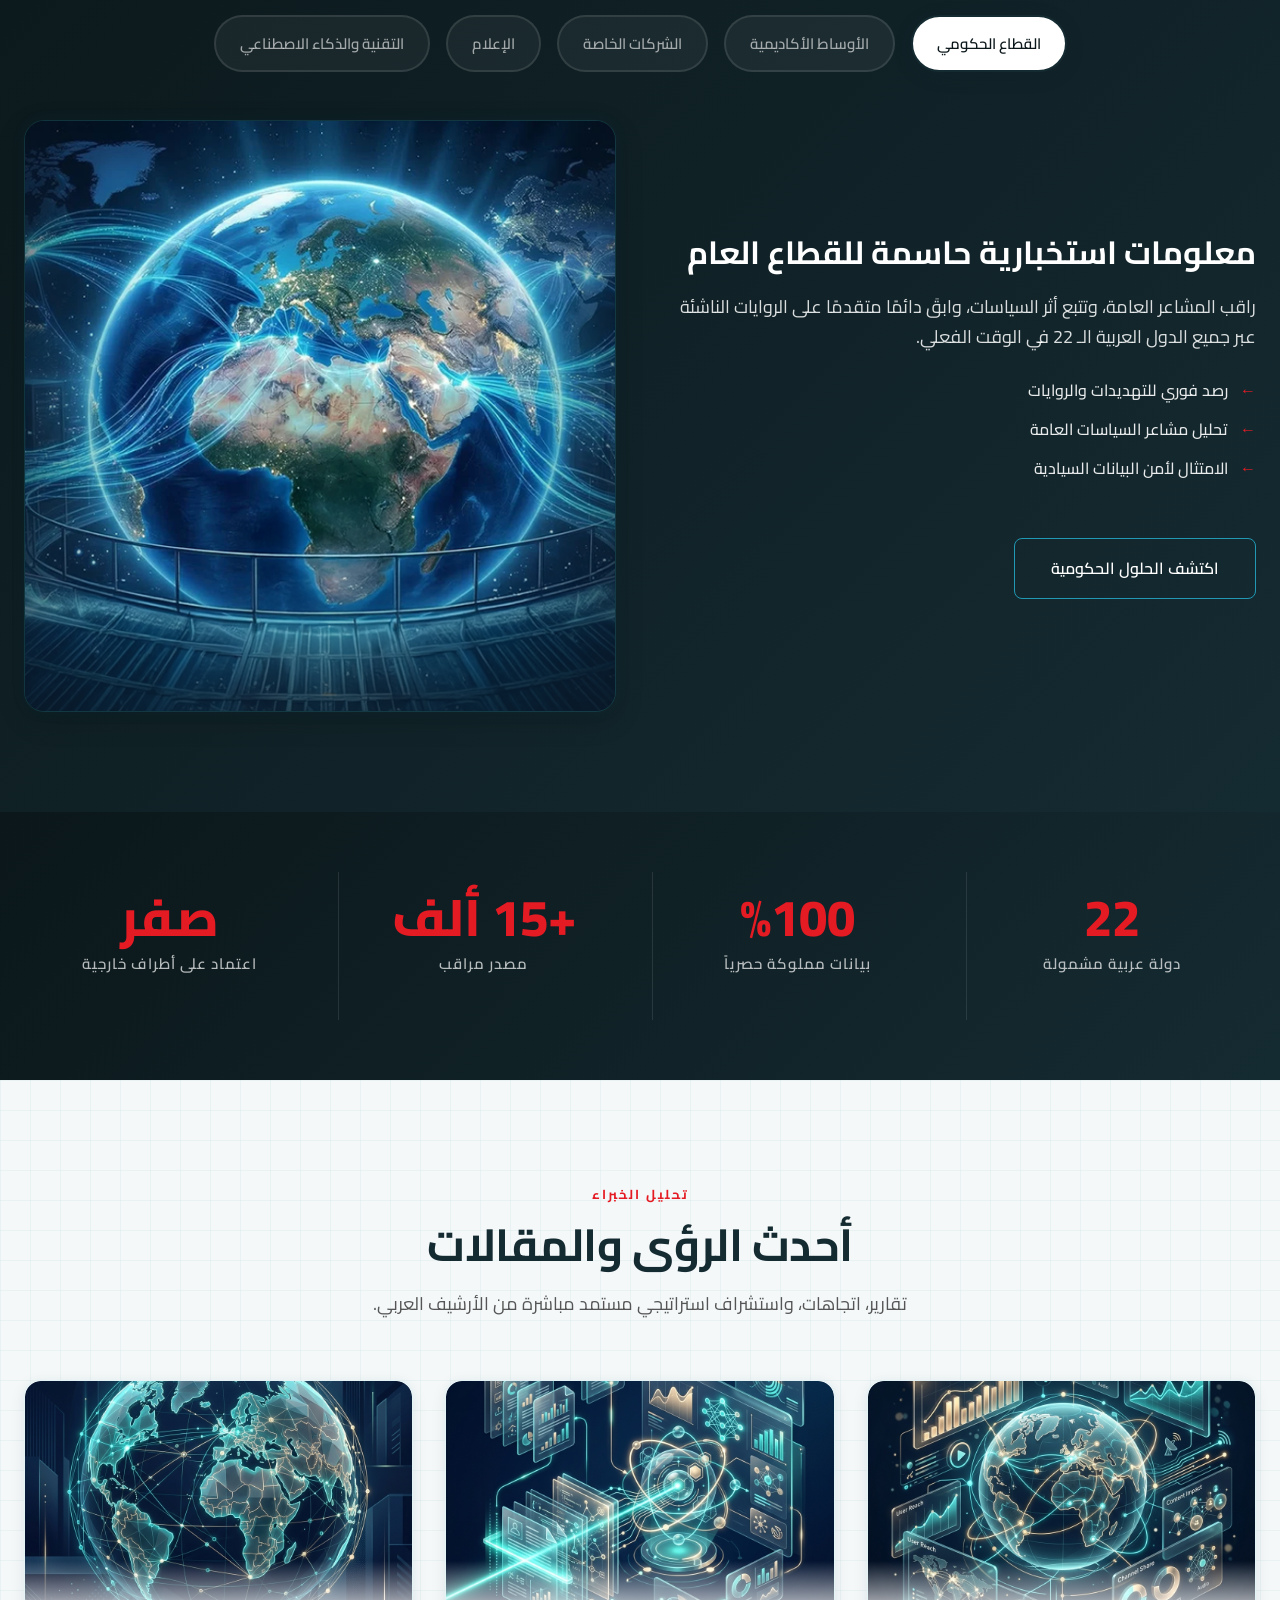
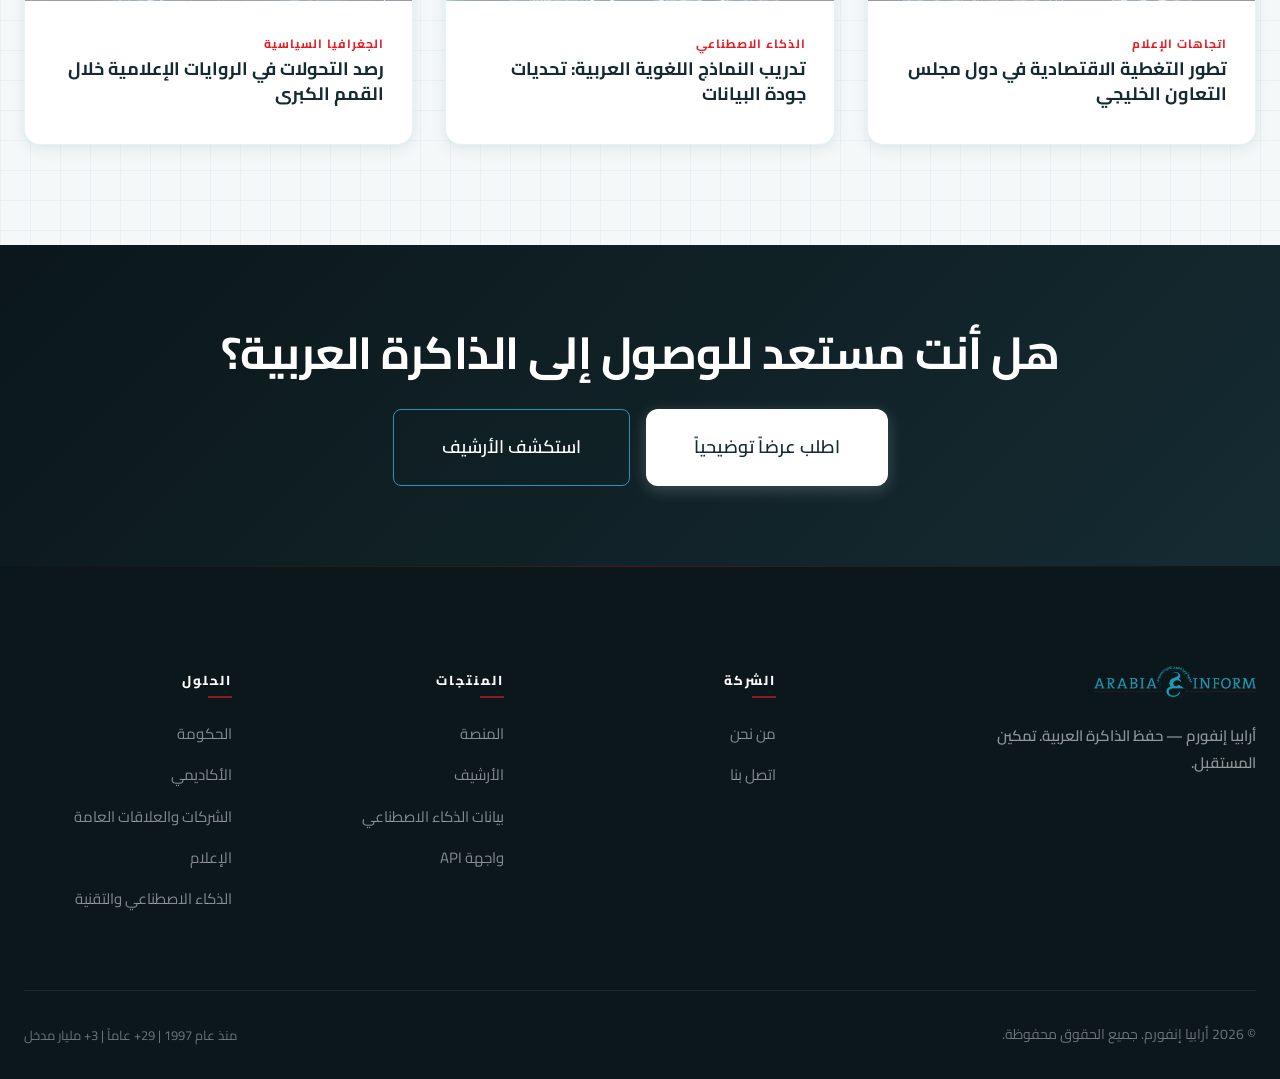
==== commit 225219a9: "chore: intelligently replaced placeholder site images with user-provided local assets from D:\Almota" ====
--- a/ar/index.html
+++ b/ar/index.html
@@ -170,7 +170,7 @@
                     <div class="abstract-map reveal">
                         <div class="map-dots"></div>
                         <div class="map-connection"></div>
-                        <img src="../images/mission_globe_final.webp" alt="Data flow visualization"
+                        <img src="../images/Preserving%20Arabic%20Memory.png" alt="Data flow visualization"
                             style="border-radius: var(--radius-lg); box-shadow: var(--shadow-xl); opacity: 0.9;">
                     </div>
                 </div>
@@ -308,7 +308,7 @@
                                 <a href="solutions.html#government" class="btn btn-outline-intellectual mt-3">اكتشف الحلول الحكومية</a>
                             </div>
                             <div style="grid-column: span 6">
-                                <img src="../images/v2_solution_gov.png" alt="لوحة تحكم التحليلات الحكومية"
+                                <img src="../images/Decisive%20Intelligence%20for%20the%20Public%20Sector.png" alt="لوحة تحكم التحليلات الحكومية"
                                     class="img-fluid rounded shadow-lg">
                             </div>
                         </div>
@@ -323,7 +323,7 @@
                                 <a href="solutions.html#academic" class="btn btn-outline-intellectual mt-3">اكتشف الحلول الأكاديمية</a>
                             </div>
                             <div style="grid-column: span 6">
-                                <img src="../images/v2_solution_academic.png" alt="البوابة الأكاديمية"
+                                <img src="../images/Historical%20Archive%20Access.png" alt="البوابة الأكاديمية"
                                     class="img-fluid rounded shadow-lg">
                             </div>
                         </div>
@@ -338,7 +338,7 @@
                                 <a href="solutions.html#corporate" class="btn btn-outline-intellectual mt-3">اكتشف حلول الشركات</a>
                             </div>
                             <div style="grid-column: span 6">
-                                <img src="../images/v2_solution_corp.png" alt="حلول الشركات"
+                                <img src="../images/Custom%20Research%20%26%20Analysis.png" alt="حلول الشركات"
                                     class="img-fluid rounded shadow-lg">
                             </div>
                         </div>
@@ -353,7 +353,7 @@
                                 <a href="solutions.html#media" class="btn btn-outline-intellectual mt-3">اكتشف الحلول الإعلامية</a>
                             </div>
                             <div style="grid-column: span 6">
-                                <img src="../images/v2_solution_media.png" alt="الحلول الإعلامية"
+                                <img src="../images/Media%20Intelligence%20for%20Decision%20Makers.png" alt="الحلول الإعلامية"
                                     class="img-fluid rounded shadow-lg">
                             </div>
                         </div>
@@ -368,7 +368,7 @@
                                 <a href="solutions.html#ai" class="btn btn-outline-intellectual mt-3">اكتشف حلول الذكاء الاصطناعي</a>
                             </div>
                             <div style="grid-column: span 6">
-                                <img src="../images/v2_solution_ai.png" alt="لوحة التحكم بالذكاء الاصطناعي"
+                                <img src="../images/AI%20%26%20NLP%20Data%20Licensing.png" alt="لوحة التحكم بالذكاء الاصطناعي"
                                     class="img-fluid rounded shadow-lg">
                             </div>
                         </div>
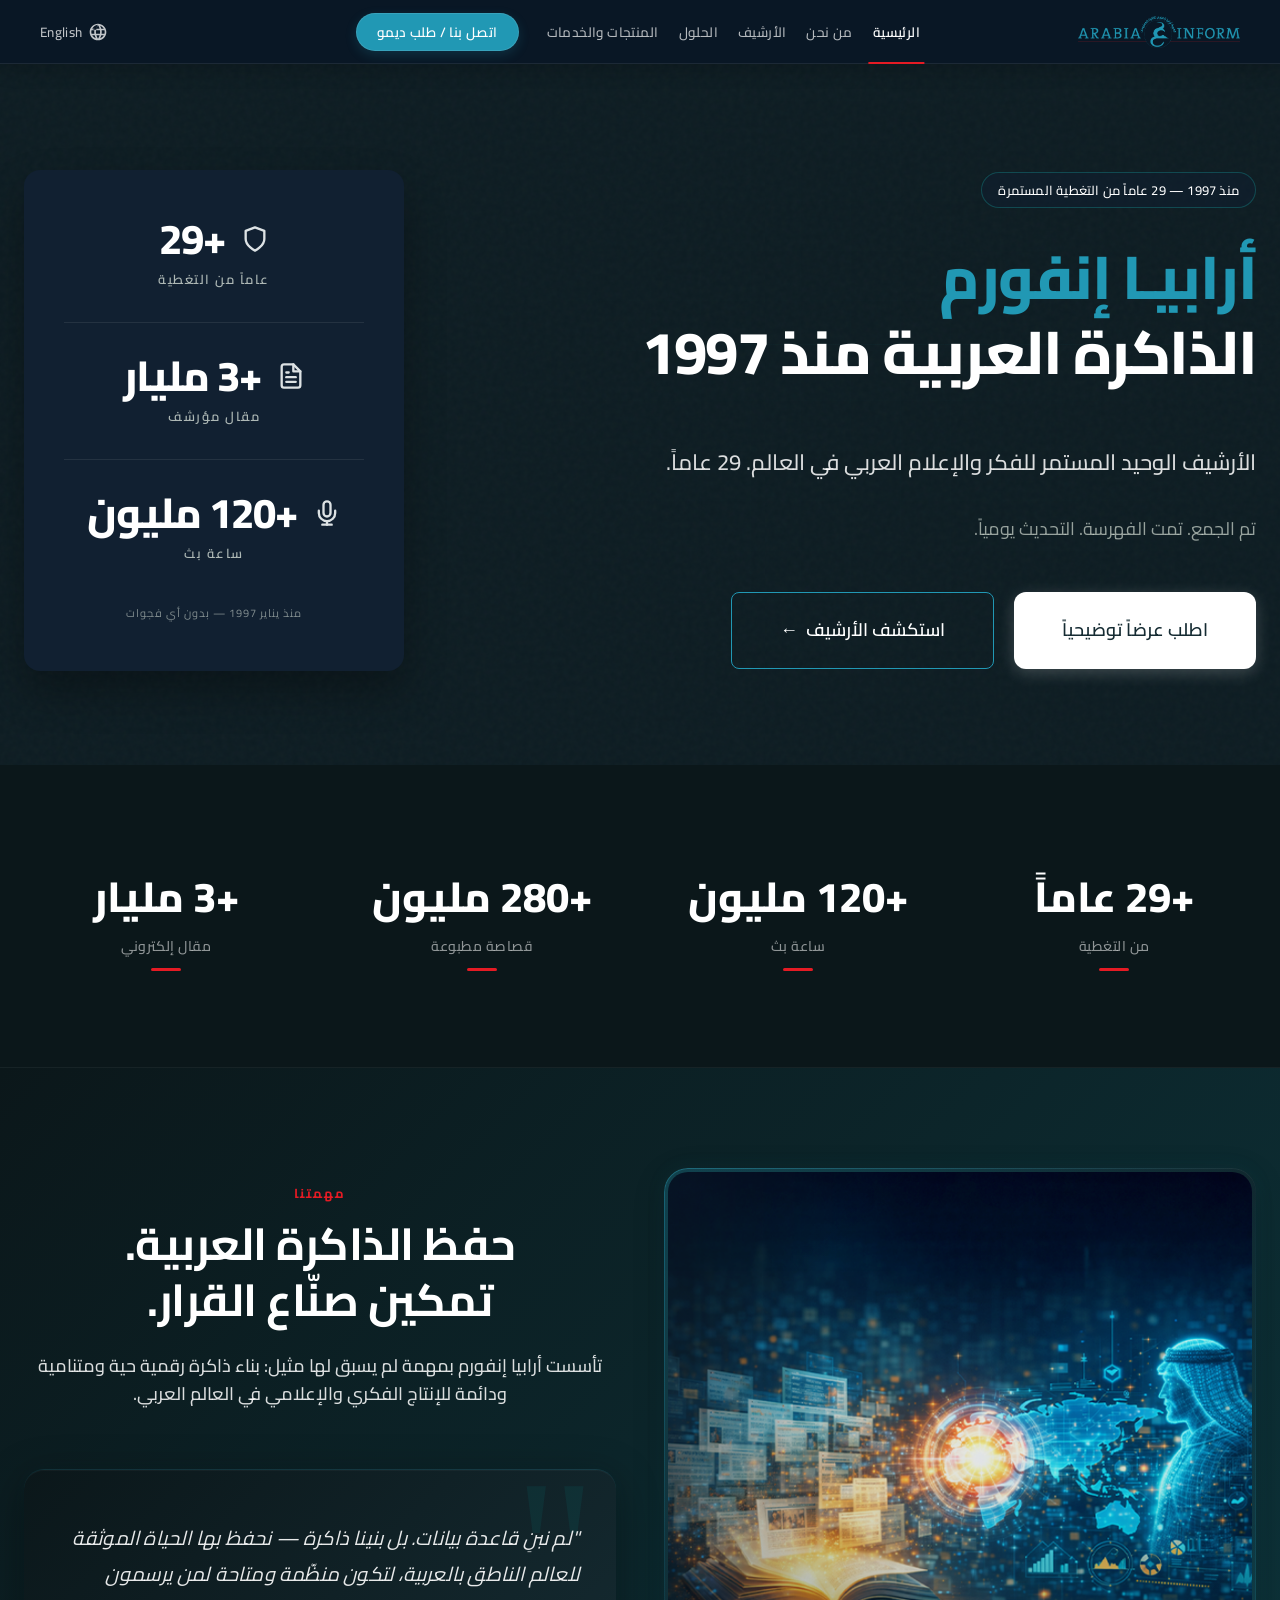
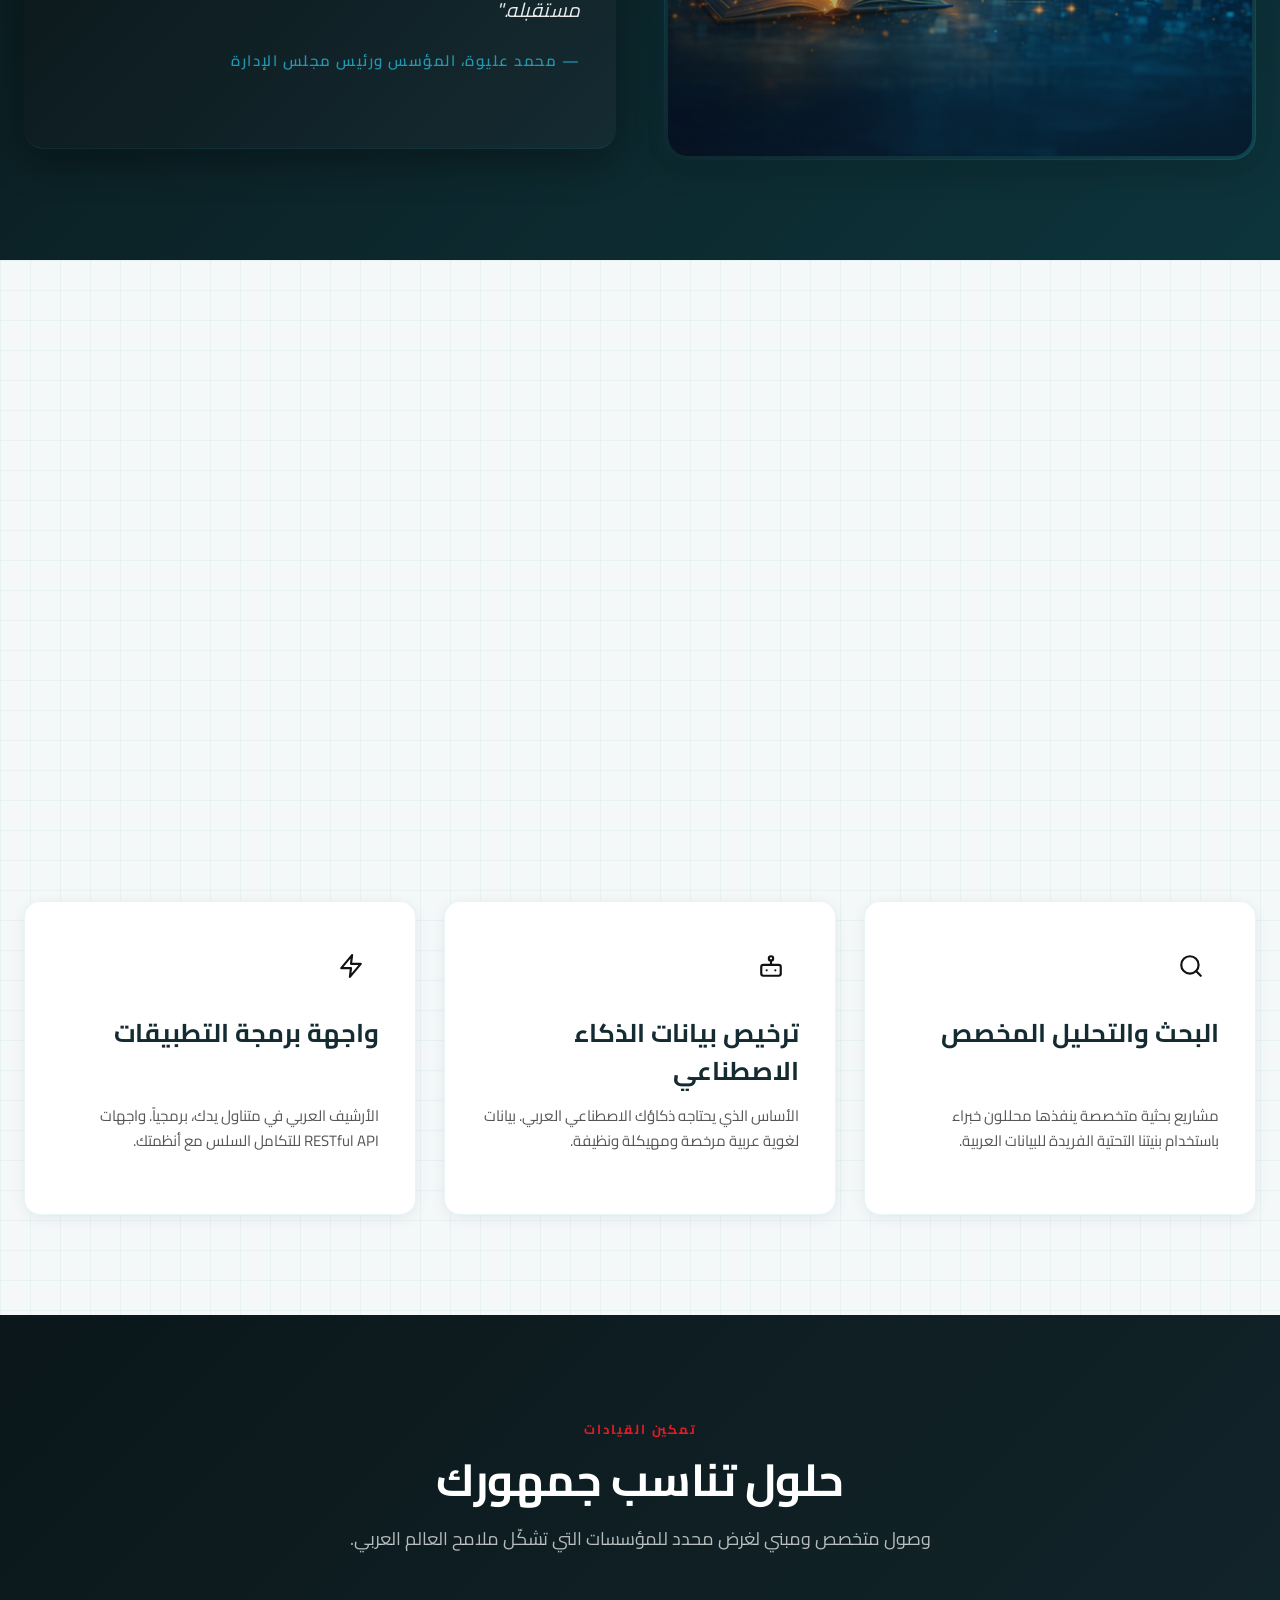
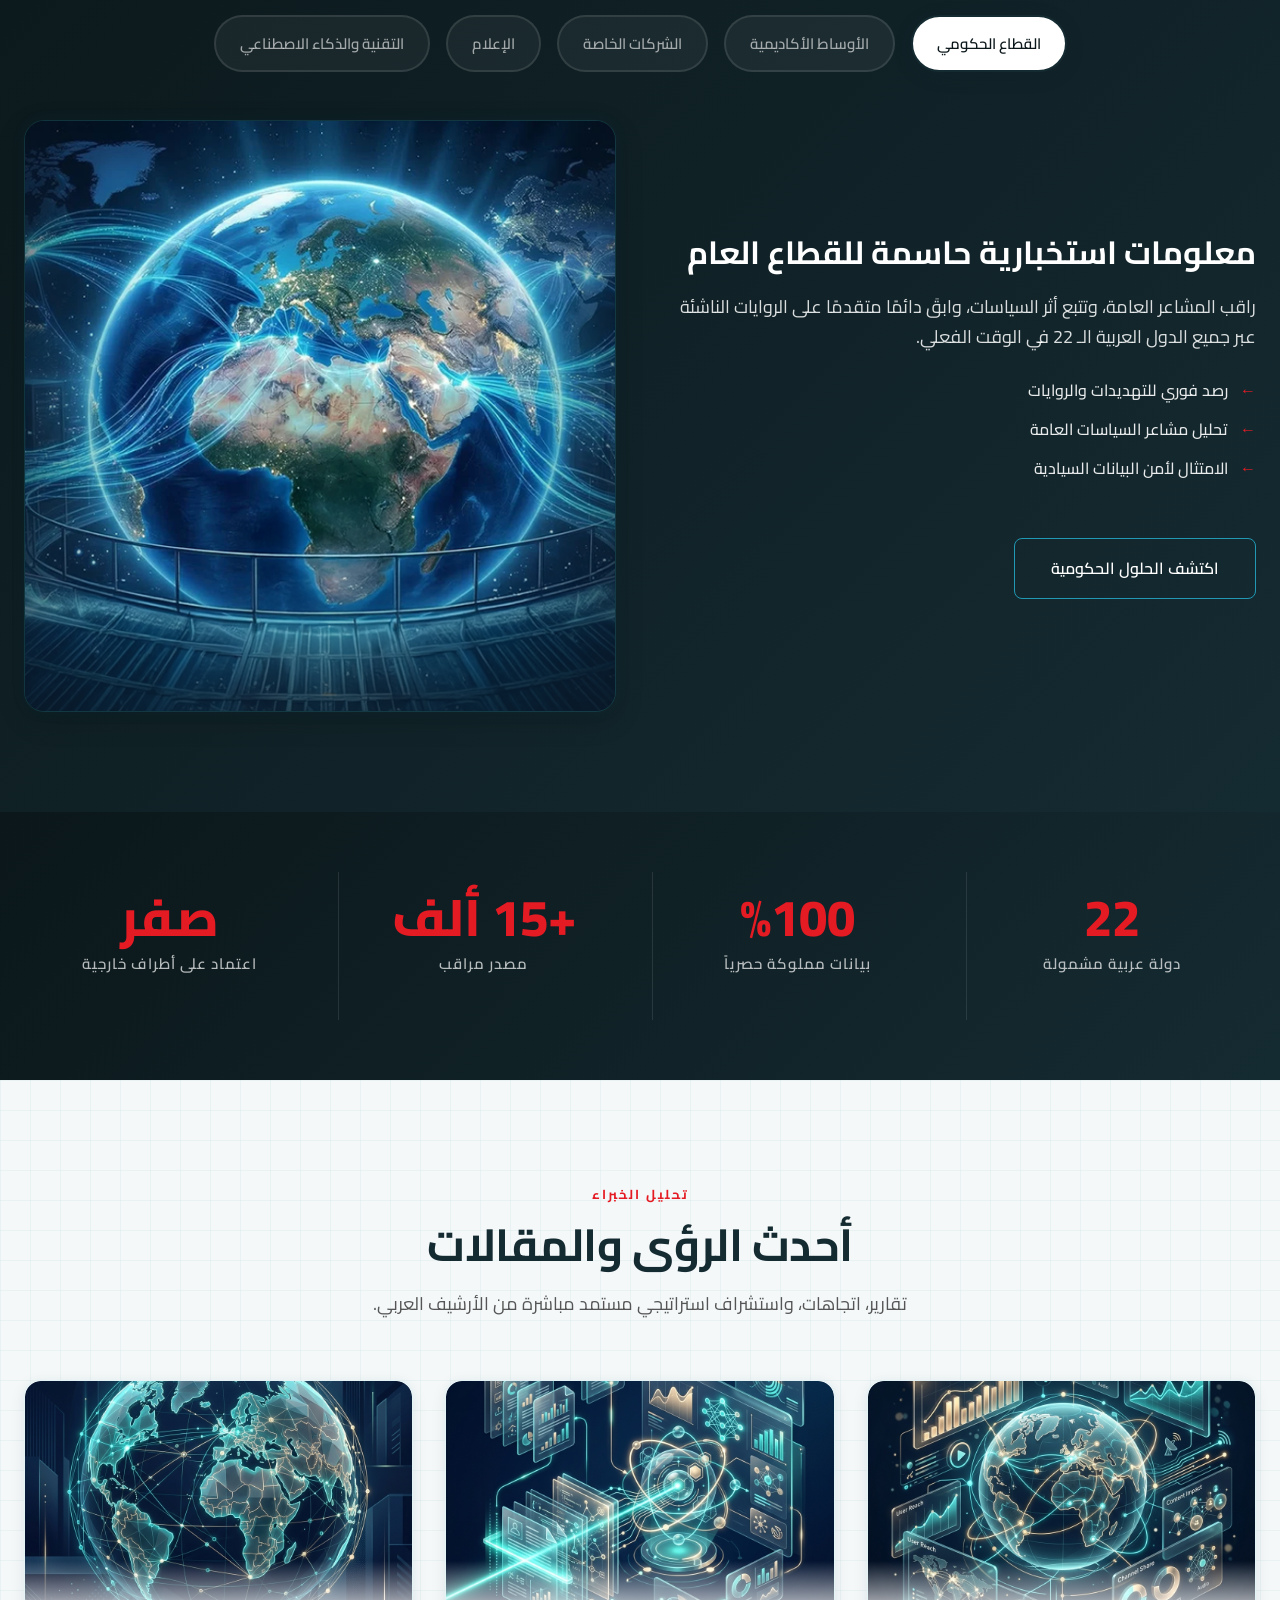
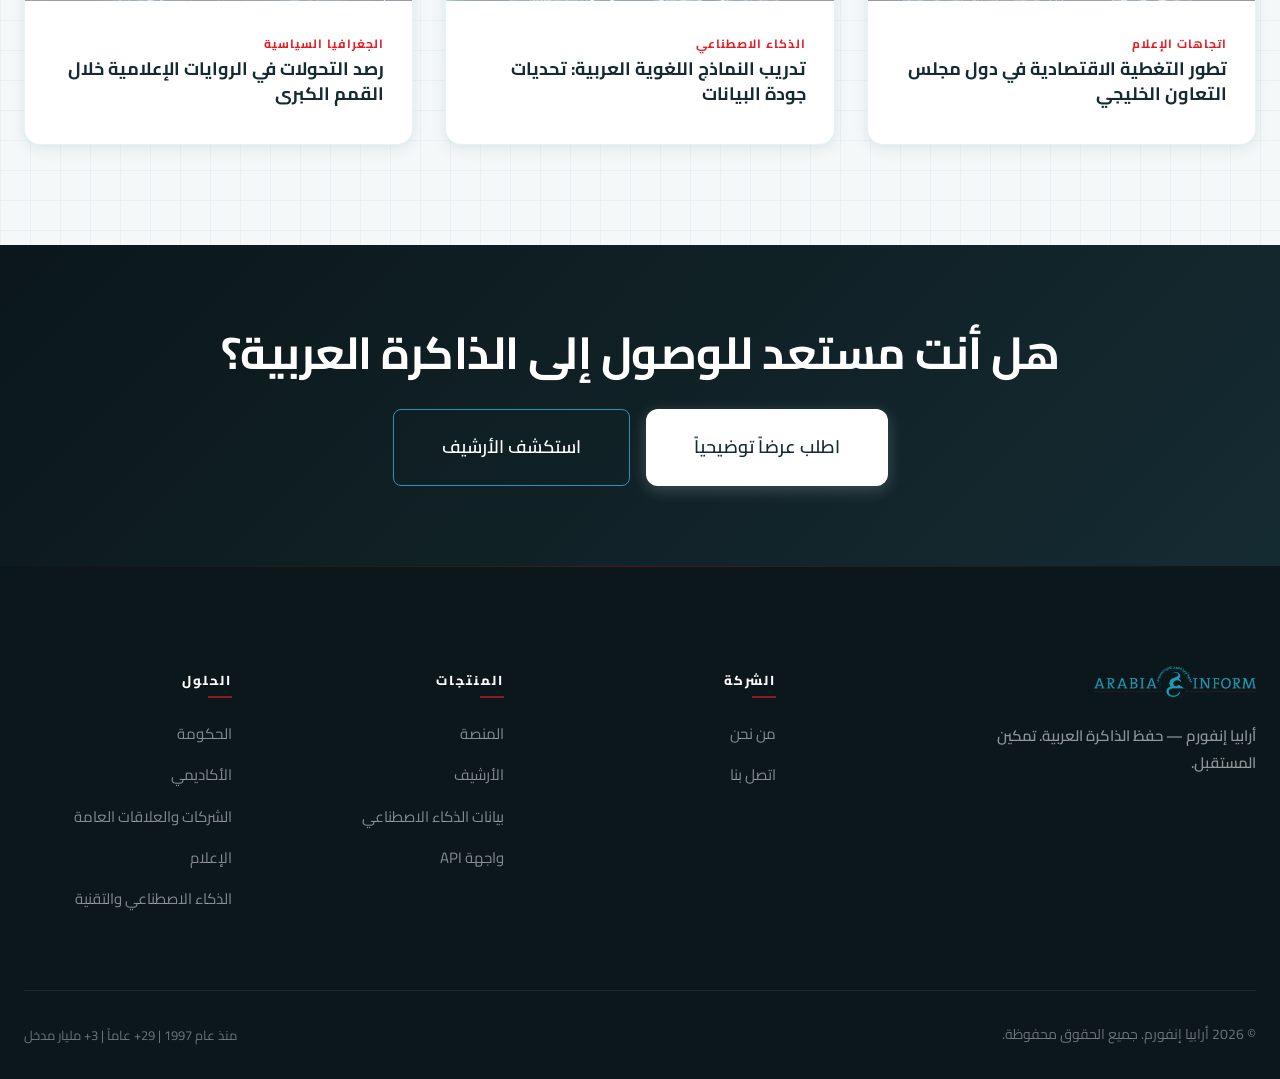
==== commit c61e02c2: "Fix Arabic encoding issues, add CAPTCHA to contact forms, and standardize '+' sign positions" ====
--- a/ar/index.html
+++ b/ar/index.html
@@ -110,7 +110,7 @@
                             <line x1="16" y1="17" x2="8" y2="17"></line>
                             <polyline points="10 9 9 9 8 9"></polyline>
                         </svg>
-                        <span class="stat-val" data-counter="3" data-suffix=" مليار+">0</span>
+                        <span class="stat-val" data-counter="3" data-prefix="+" data-suffix=" مليار">0</span>
                     </div>
                     <span class="stat-lbl">مقال مؤرشف</span>
                 </div>
@@ -127,7 +127,7 @@
                             <line x1="12" y1="19" x2="12" y2="22"></line>
                             <line x1="8" y1="22" x2="16" y2="22"></line>
                         </svg>
-                        <span class="stat-val" data-counter="120" data-suffix=" مليون+">0</span>
+                        <span class="stat-val" data-counter="120" data-prefix="+" data-suffix=" مليون">0</span>
                     </div>
                     <span class="stat-lbl">ساعة بث</span>
                 </div>
@@ -143,19 +143,19 @@
         <div class="container">
             <div class="counter-grid">
                 <div class="counter-item reveal"><span class="counter-number" data-counter="29"
-                        data-suffix=" عاماً">0</span><span class="counter-label">من التغطية</span>
+                        data-prefix="+" data-suffix=" عاماً">0</span><span class="counter-label">من التغطية</span>
                     <div class="counter-divider"></div>
                 </div>
                 <div class="counter-item reveal"><span class="counter-number" data-counter="120"
-                        data-suffix="+ مليون">0</span><span class="counter-label">ساعة بث</span>
+                        data-prefix="+" data-suffix=" مليون">0</span><span class="counter-label">ساعة بث</span>
                     <div class="counter-divider"></div>
                 </div>
                 <div class="counter-item reveal"><span class="counter-number" data-counter="280"
-                        data-suffix="+ مليون">0</span><span class="counter-label">قصاصة مطبوعة</span>
+                        data-prefix="+" data-suffix=" مليون">0</span><span class="counter-label">قصاصة مطبوعة</span>
                     <div class="counter-divider"></div>
                 </div>
                 <div class="counter-item reveal"><span class="counter-number" data-counter="3"
-                        data-suffix="+ مليار">0</span><span class="counter-label">مقال إلكتروني</span>
+                        data-prefix="+" data-suffix=" مليار">0</span><span class="counter-label">مقال إلكتروني</span>
                     <div class="counter-divider"></div>
                 </div>
             </div>
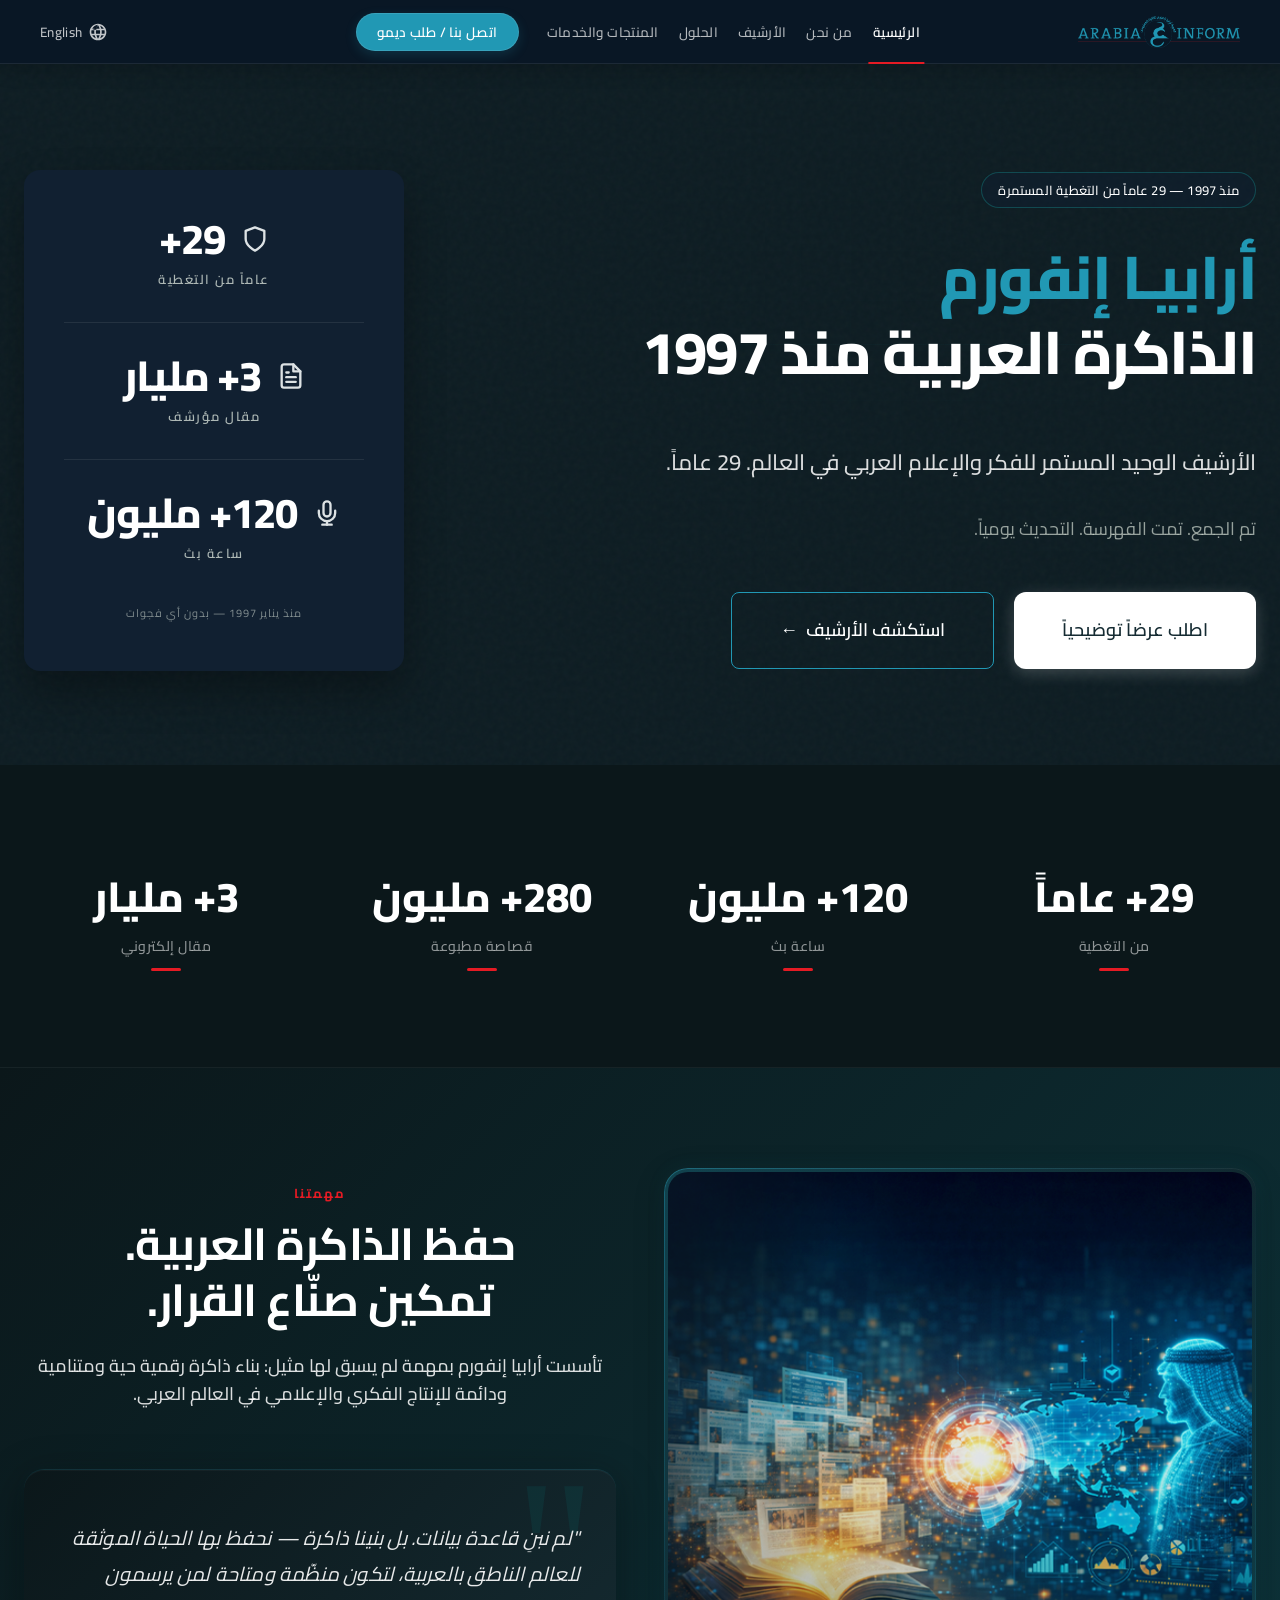
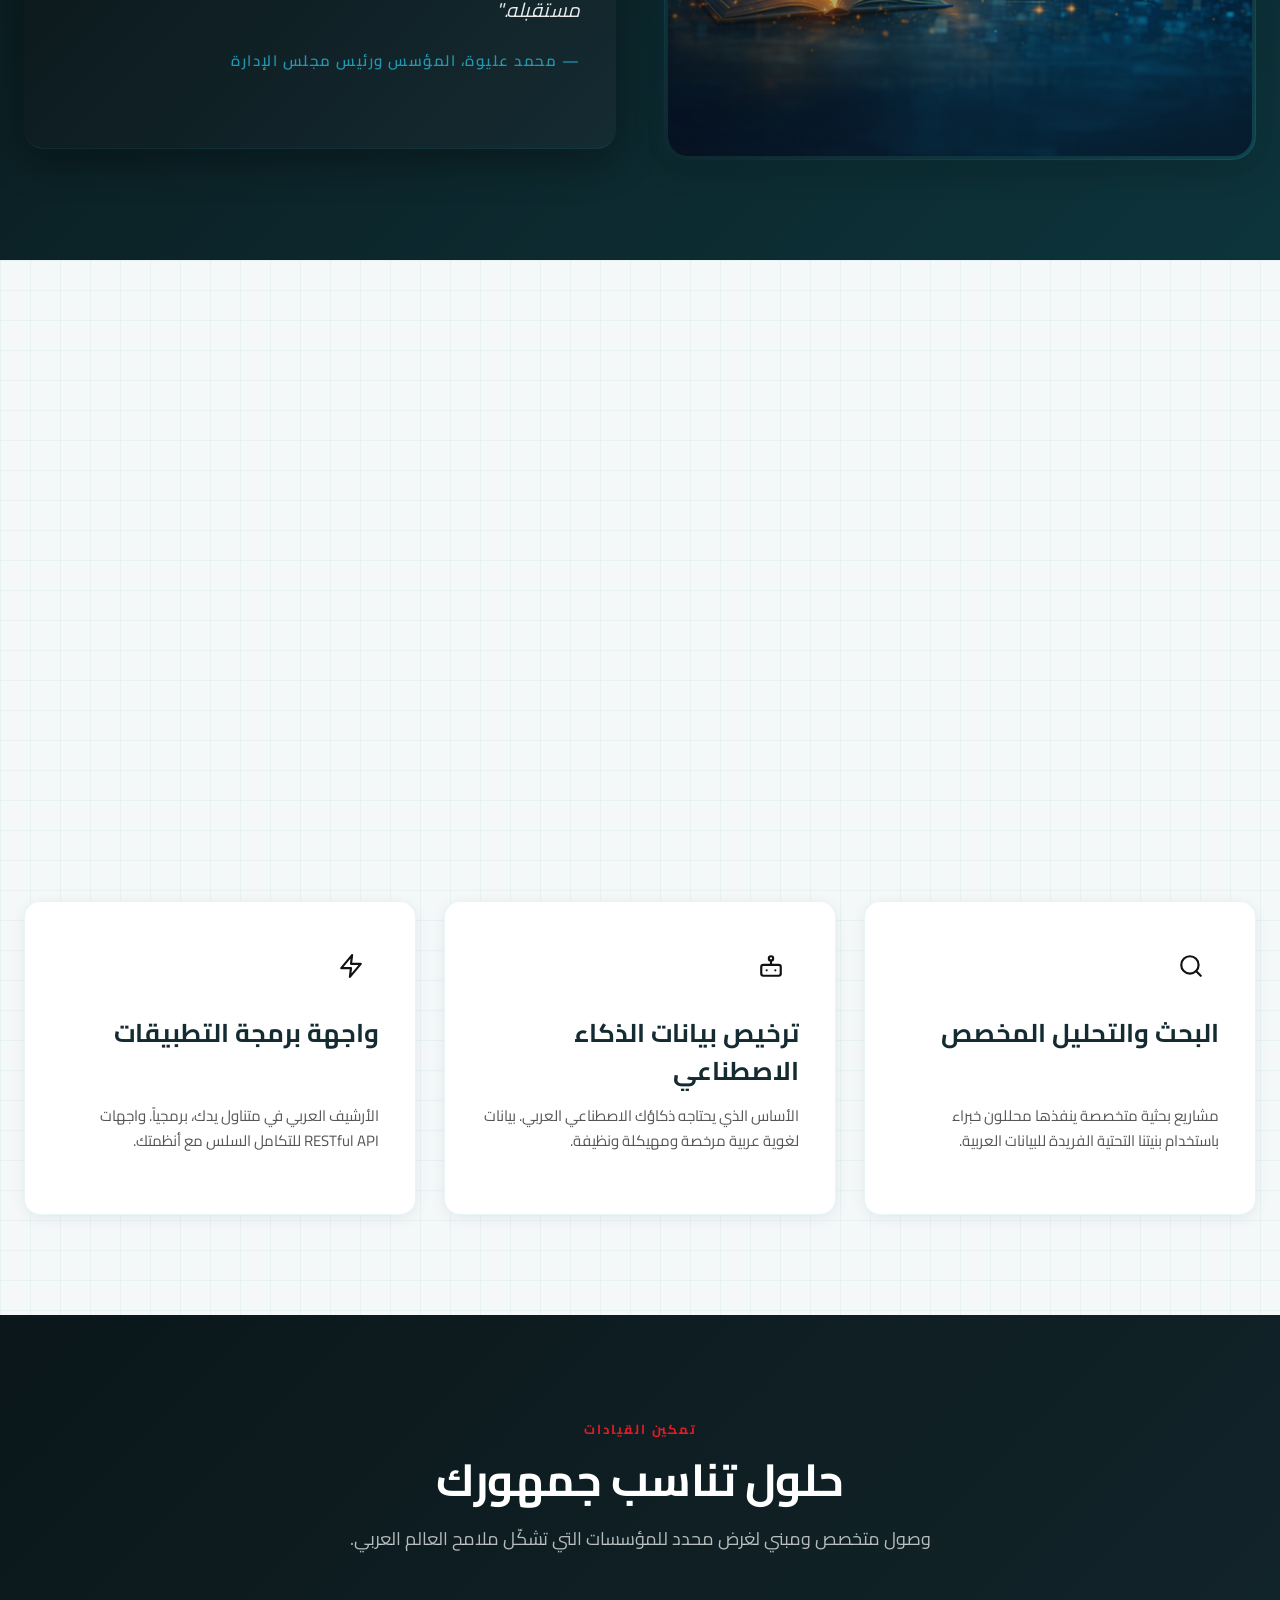
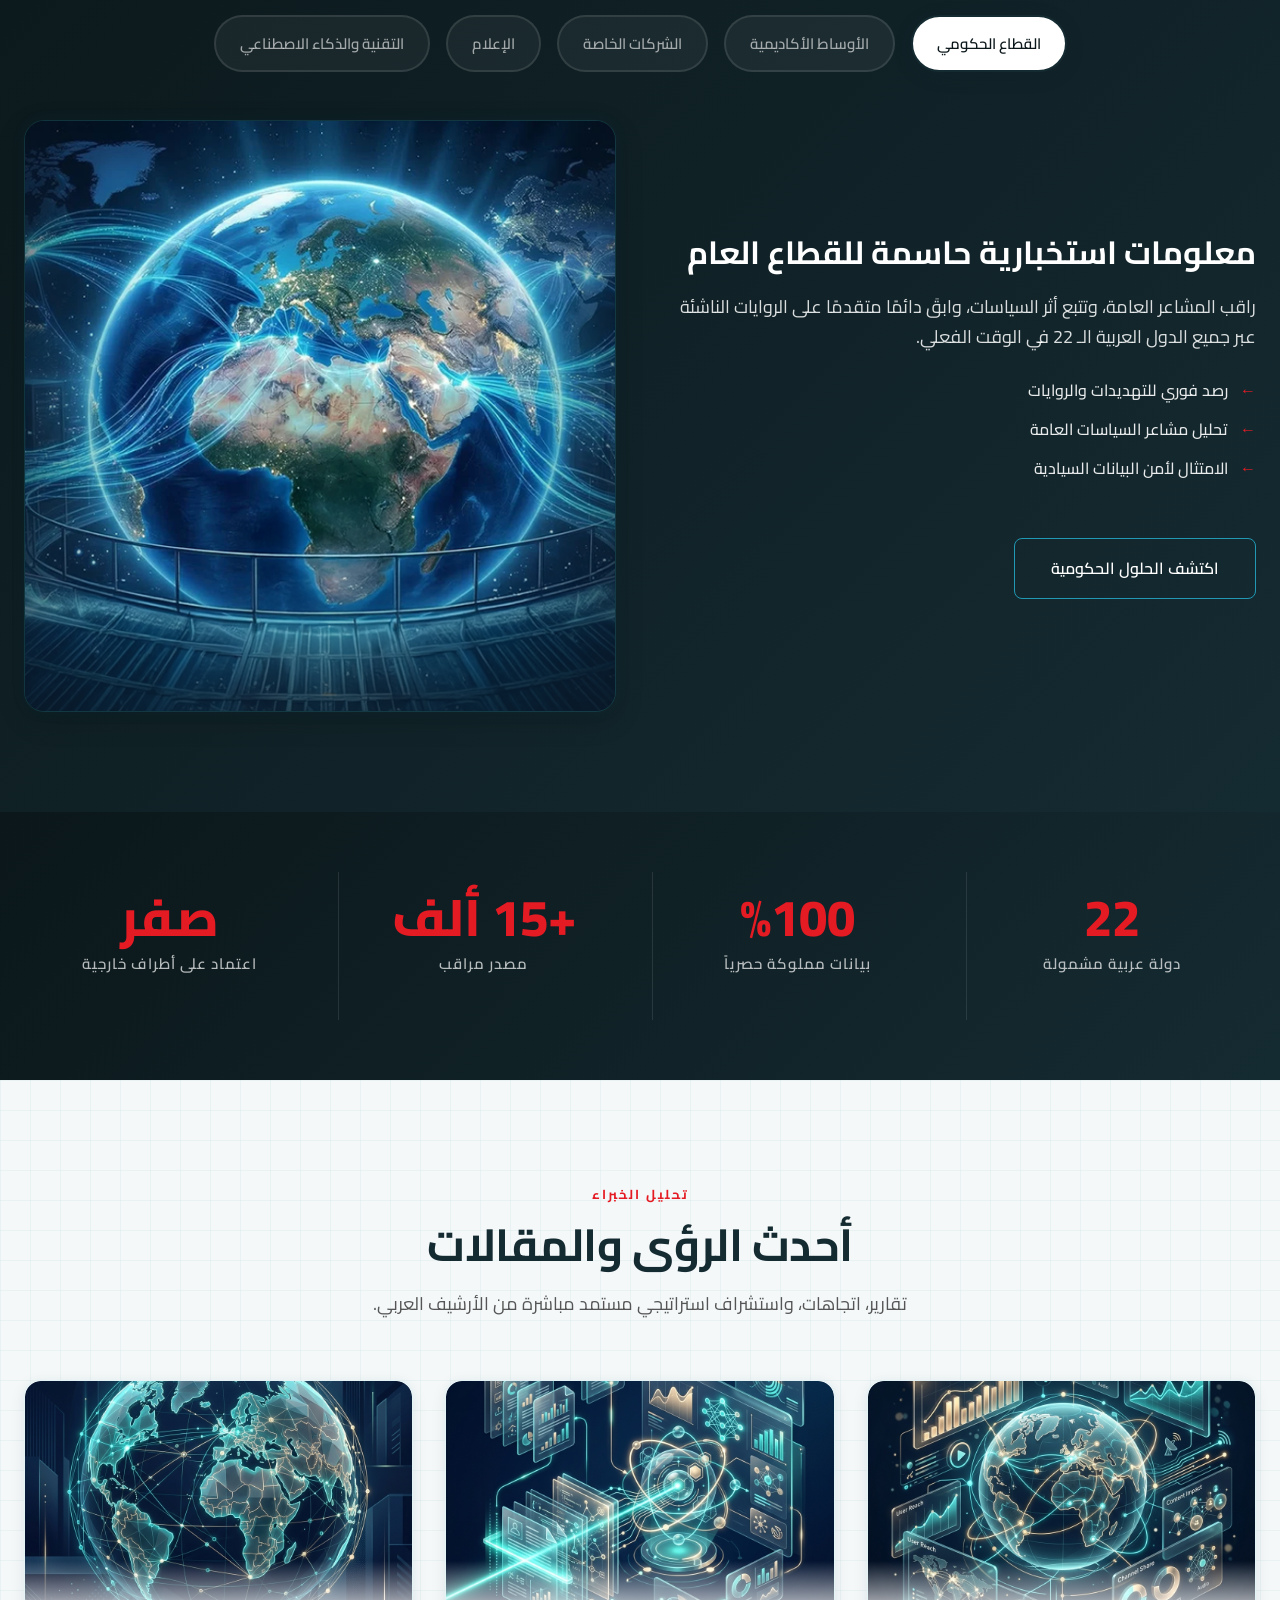
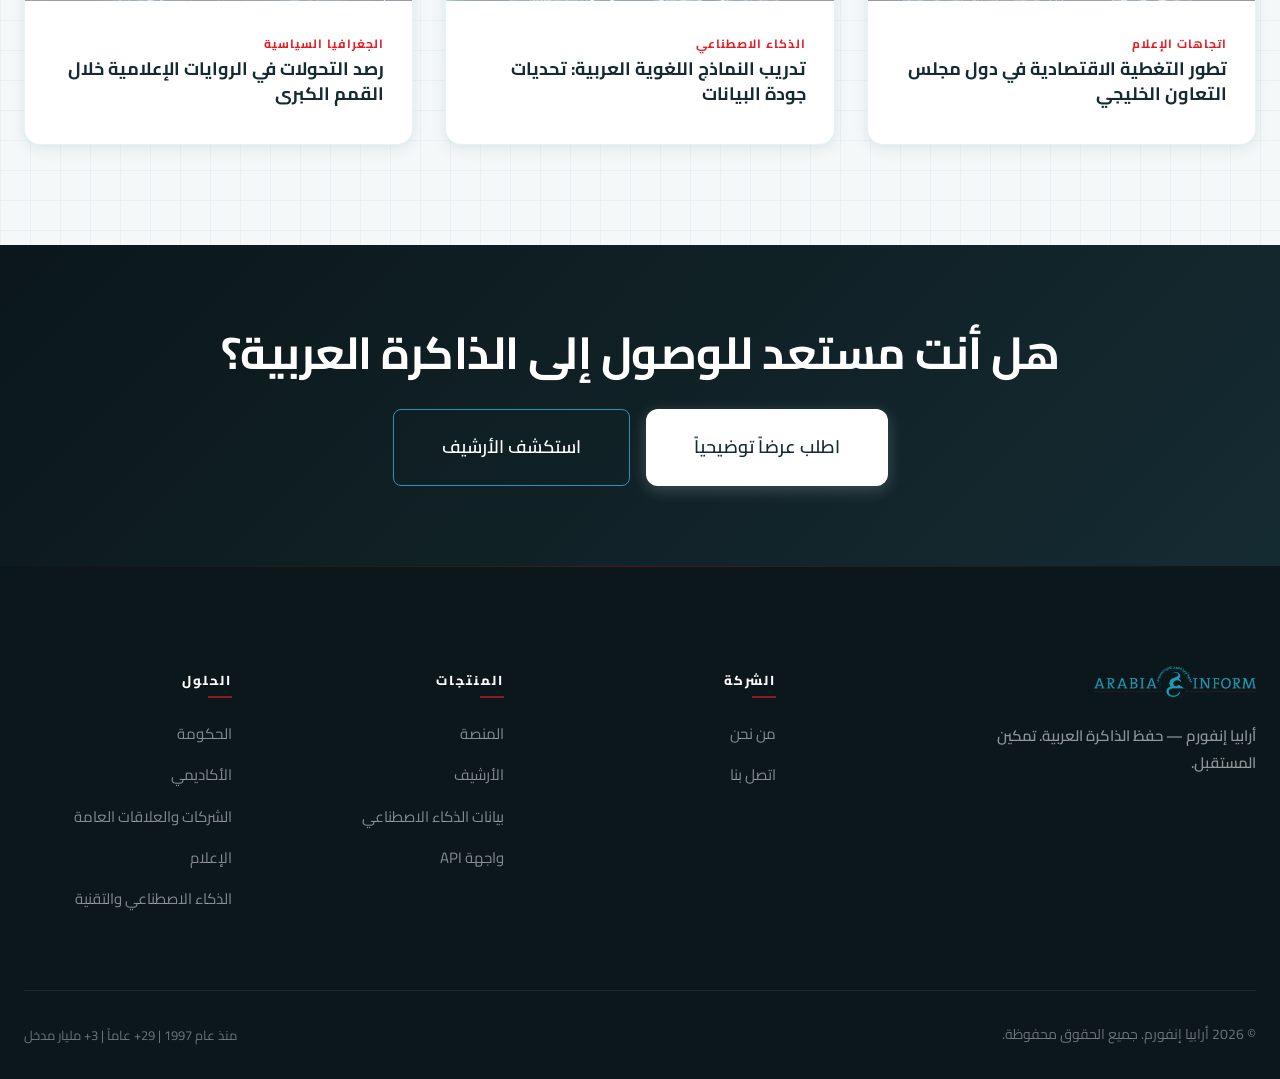
==== commit a48f76c0: "Corrected plus sign positioning for Arabic RTL layout (moved to right side of numbers)" ====
--- a/ar/index.html
+++ b/ar/index.html
@@ -92,7 +92,7 @@
                             stroke="currentColor" stroke-width="2" stroke-linecap="round" stroke-linejoin="round">
                             <path d="M12 22s8-4 8-10V5l-8-3-8 3v7c0 6 8 10 8 10z"></path>
                         </svg>
-                        <span class="stat-val" data-counter="29" data-prefix="+" data-suffix="">0</span>
+                        <span class="stat-val" data-counter="29" data-prefix="" data-suffix="+">0</span>
                     </div>
                     <span class="stat-lbl">عاماً من التغطية</span>
                 </div>
@@ -110,7 +110,7 @@
                             <line x1="16" y1="17" x2="8" y2="17"></line>
                             <polyline points="10 9 9 9 8 9"></polyline>
                         </svg>
-                        <span class="stat-val" data-counter="3" data-prefix="+" data-suffix=" مليار">0</span>
+                        <span class="stat-val" data-counter="3" data-prefix="" data-suffix="+ مليار">0</span>
                     </div>
                     <span class="stat-lbl">مقال مؤرشف</span>
                 </div>
@@ -127,7 +127,7 @@
                             <line x1="12" y1="19" x2="12" y2="22"></line>
                             <line x1="8" y1="22" x2="16" y2="22"></line>
                         </svg>
-                        <span class="stat-val" data-counter="120" data-prefix="+" data-suffix=" مليون">0</span>
+                        <span class="stat-val" data-counter="120" data-prefix="" data-suffix="+ مليون">0</span>
                     </div>
                     <span class="stat-lbl">ساعة بث</span>
                 </div>
@@ -143,19 +143,19 @@
         <div class="container">
             <div class="counter-grid">
                 <div class="counter-item reveal"><span class="counter-number" data-counter="29"
-                        data-prefix="+" data-suffix=" عاماً">0</span><span class="counter-label">من التغطية</span>
+                        data-prefix="" data-suffix="+ عاماً">0</span><span class="counter-label">من التغطية</span>
                     <div class="counter-divider"></div>
                 </div>
                 <div class="counter-item reveal"><span class="counter-number" data-counter="120"
-                        data-prefix="+" data-suffix=" مليون">0</span><span class="counter-label">ساعة بث</span>
+                        data-prefix="" data-suffix="+ مليون">0</span><span class="counter-label">ساعة بث</span>
                     <div class="counter-divider"></div>
                 </div>
                 <div class="counter-item reveal"><span class="counter-number" data-counter="280"
-                        data-prefix="+" data-suffix=" مليون">0</span><span class="counter-label">قصاصة مطبوعة</span>
+                        data-prefix="" data-suffix="+ مليون">0</span><span class="counter-label">قصاصة مطبوعة</span>
                     <div class="counter-divider"></div>
                 </div>
                 <div class="counter-item reveal"><span class="counter-number" data-counter="3"
-                        data-prefix="+" data-suffix=" مليار">0</span><span class="counter-label">مقال إلكتروني</span>
+                        data-prefix="" data-suffix="+ مليار">0</span><span class="counter-label">مقال إلكتروني</span>
                     <div class="counter-divider"></div>
                 </div>
             </div>
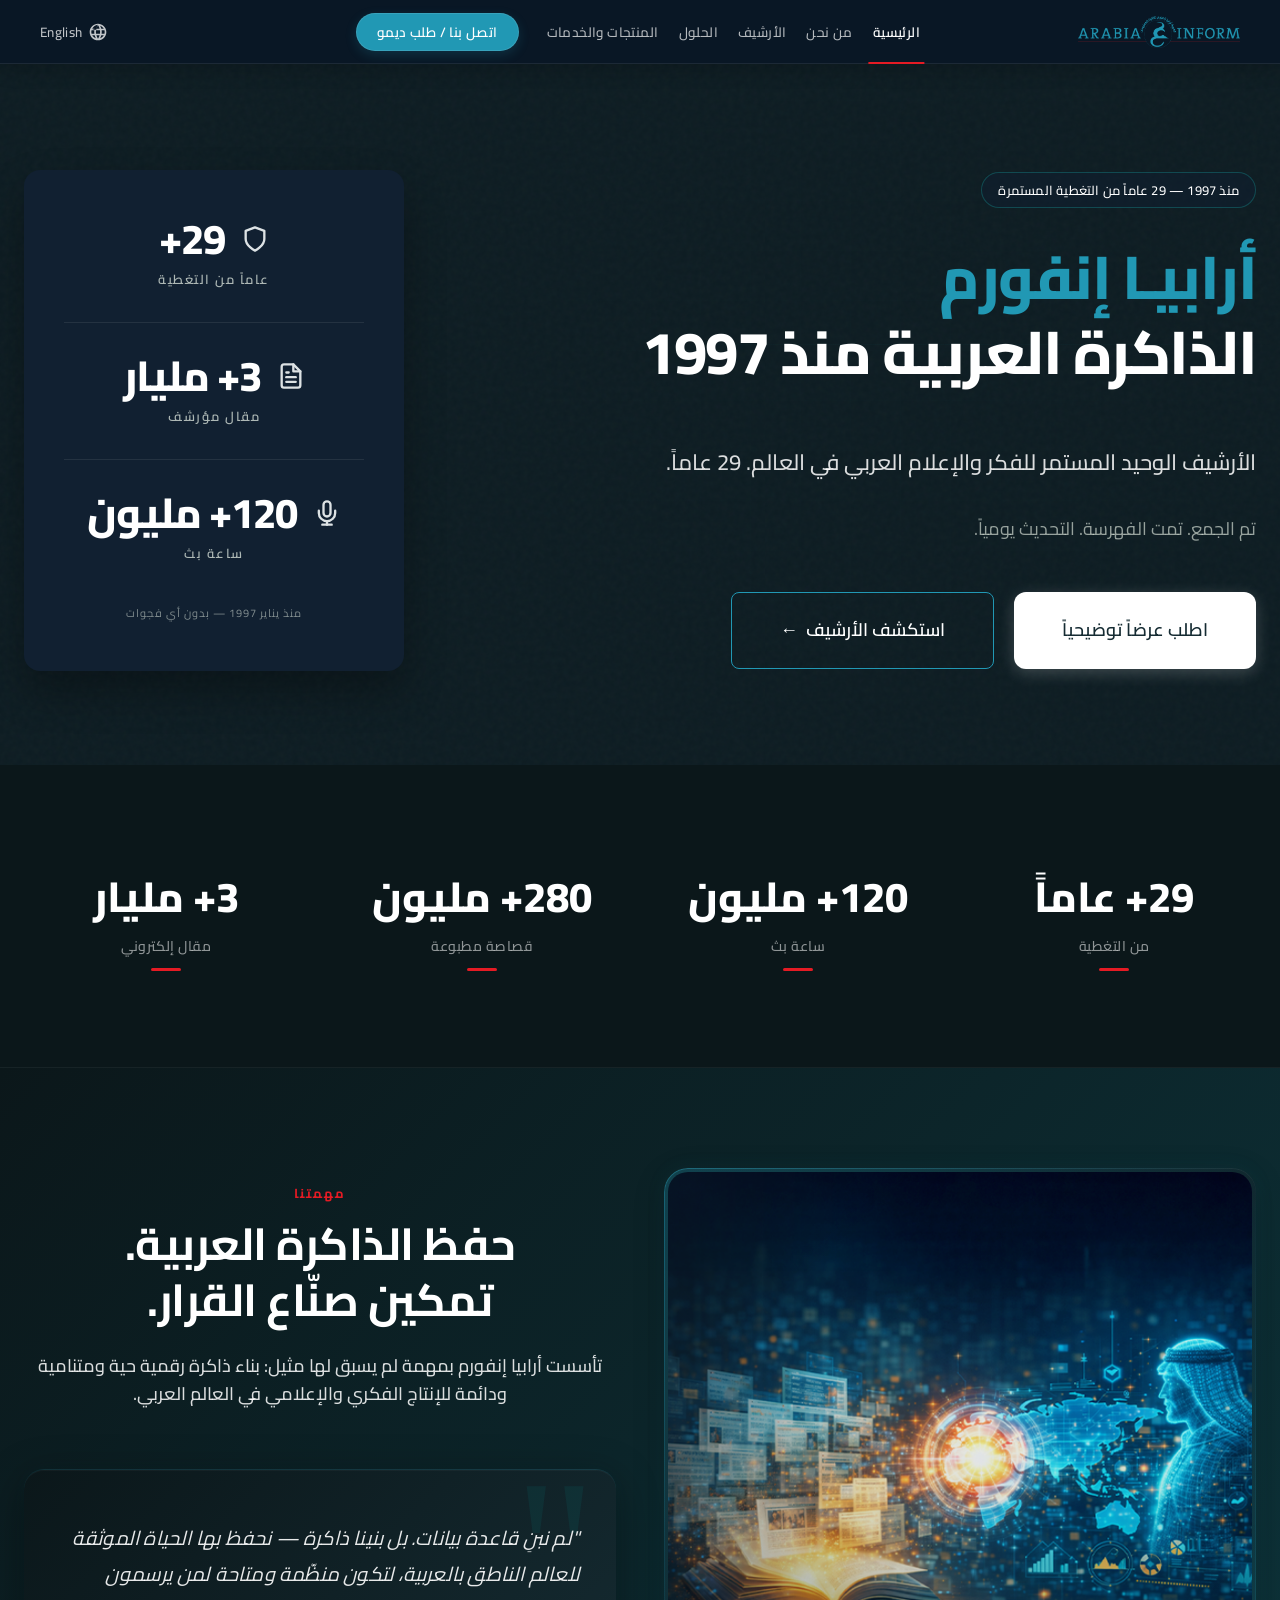
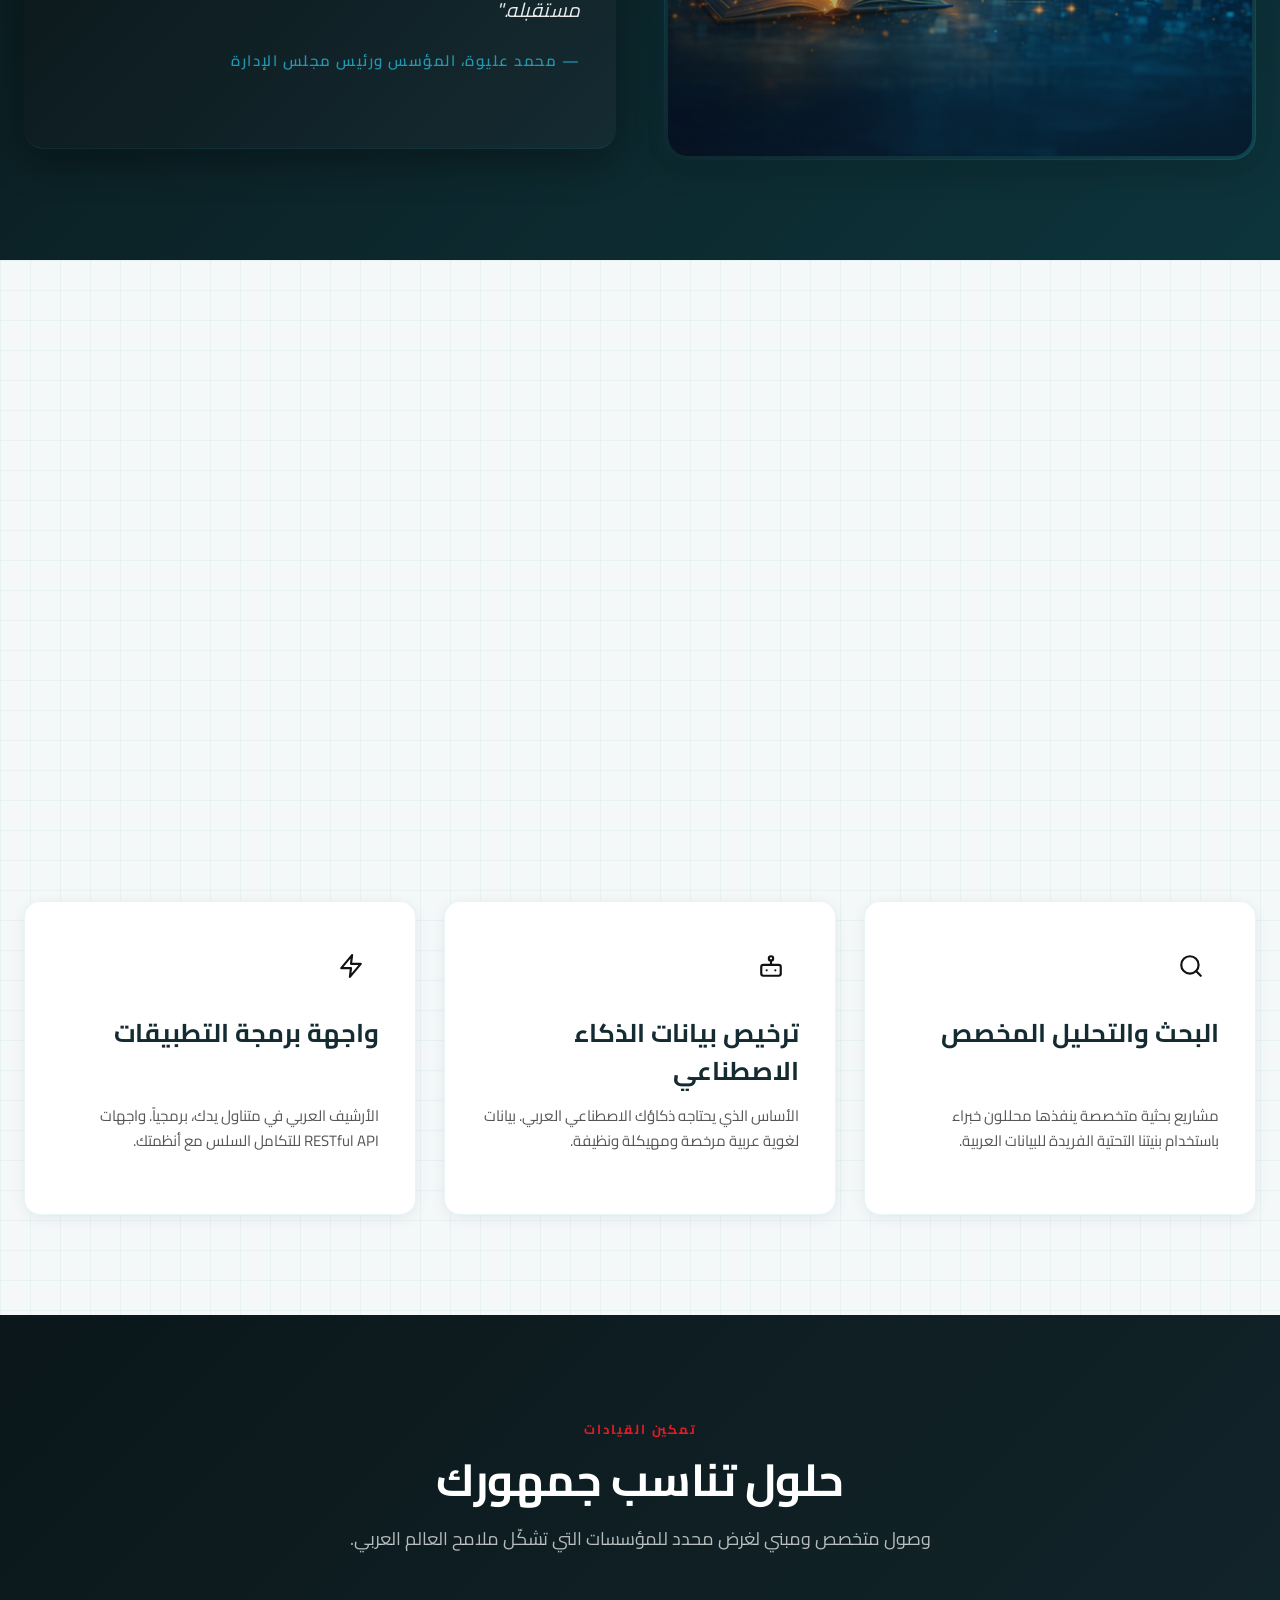
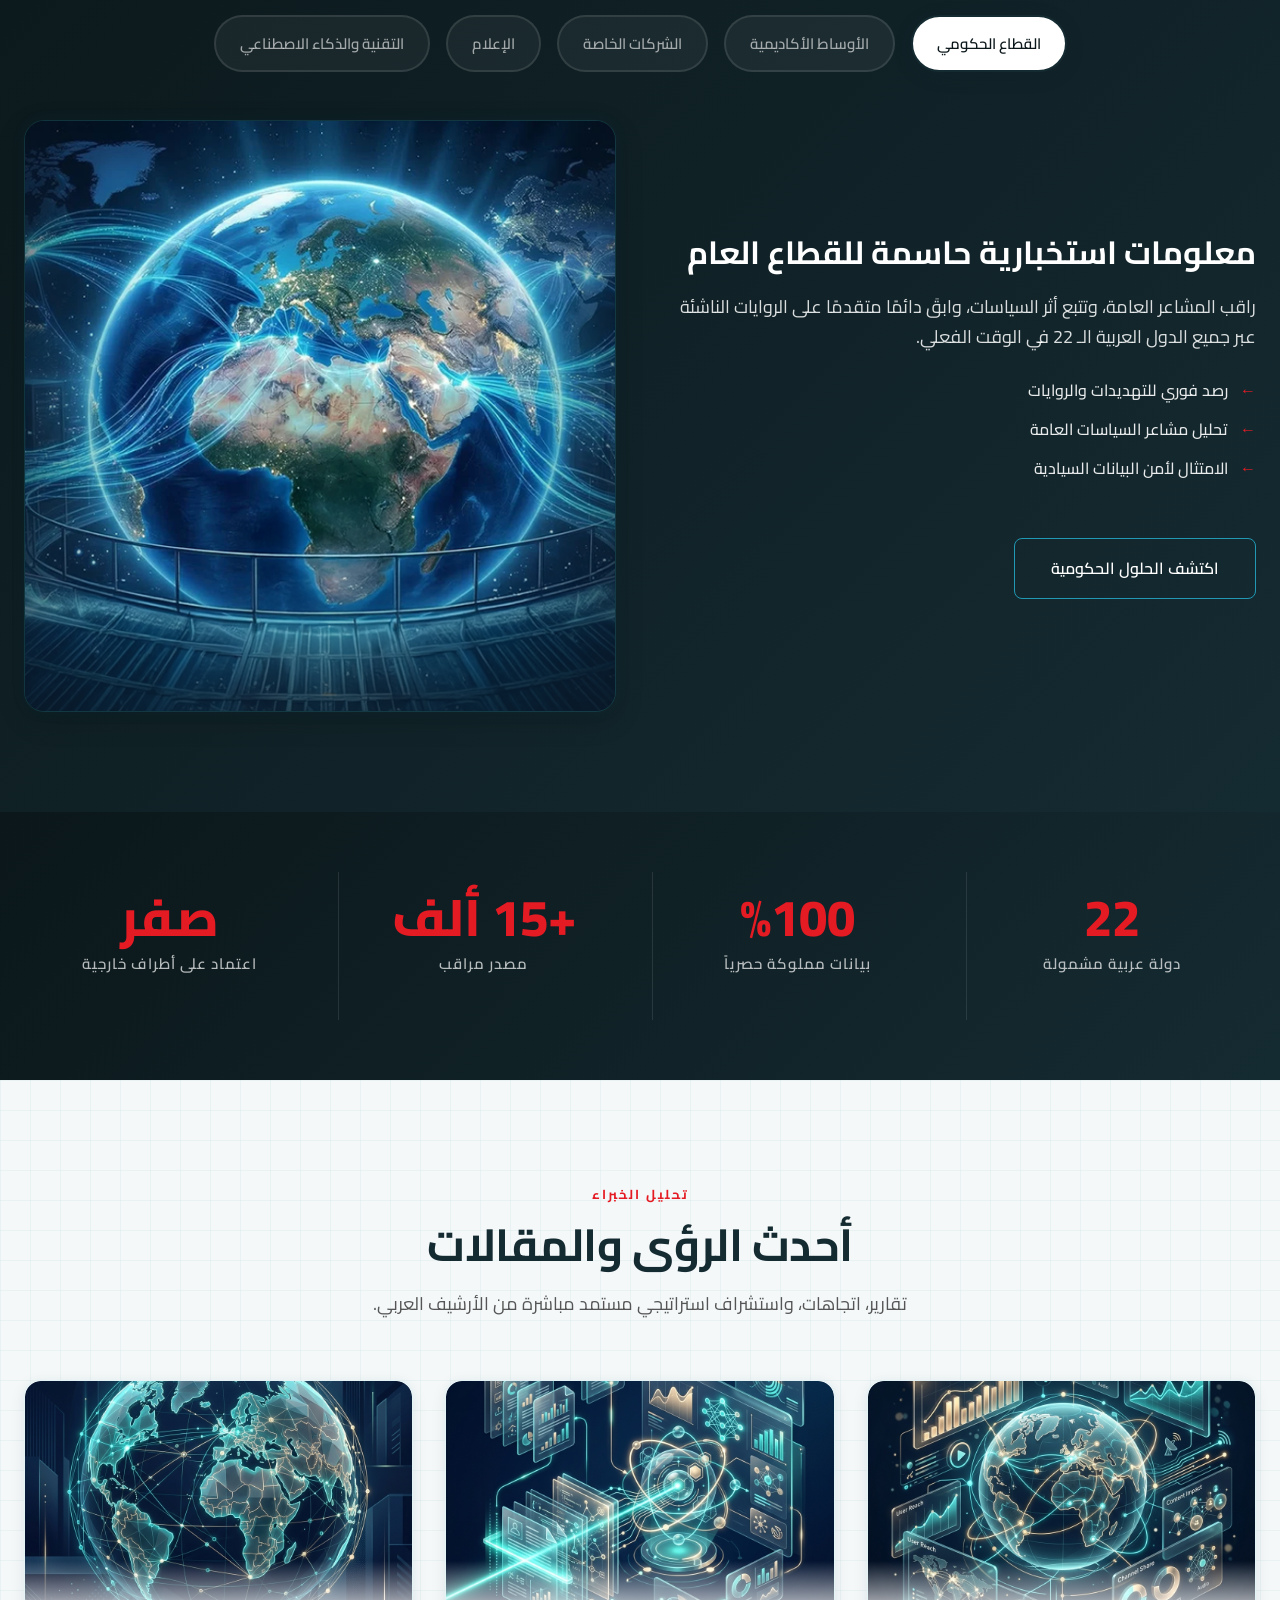
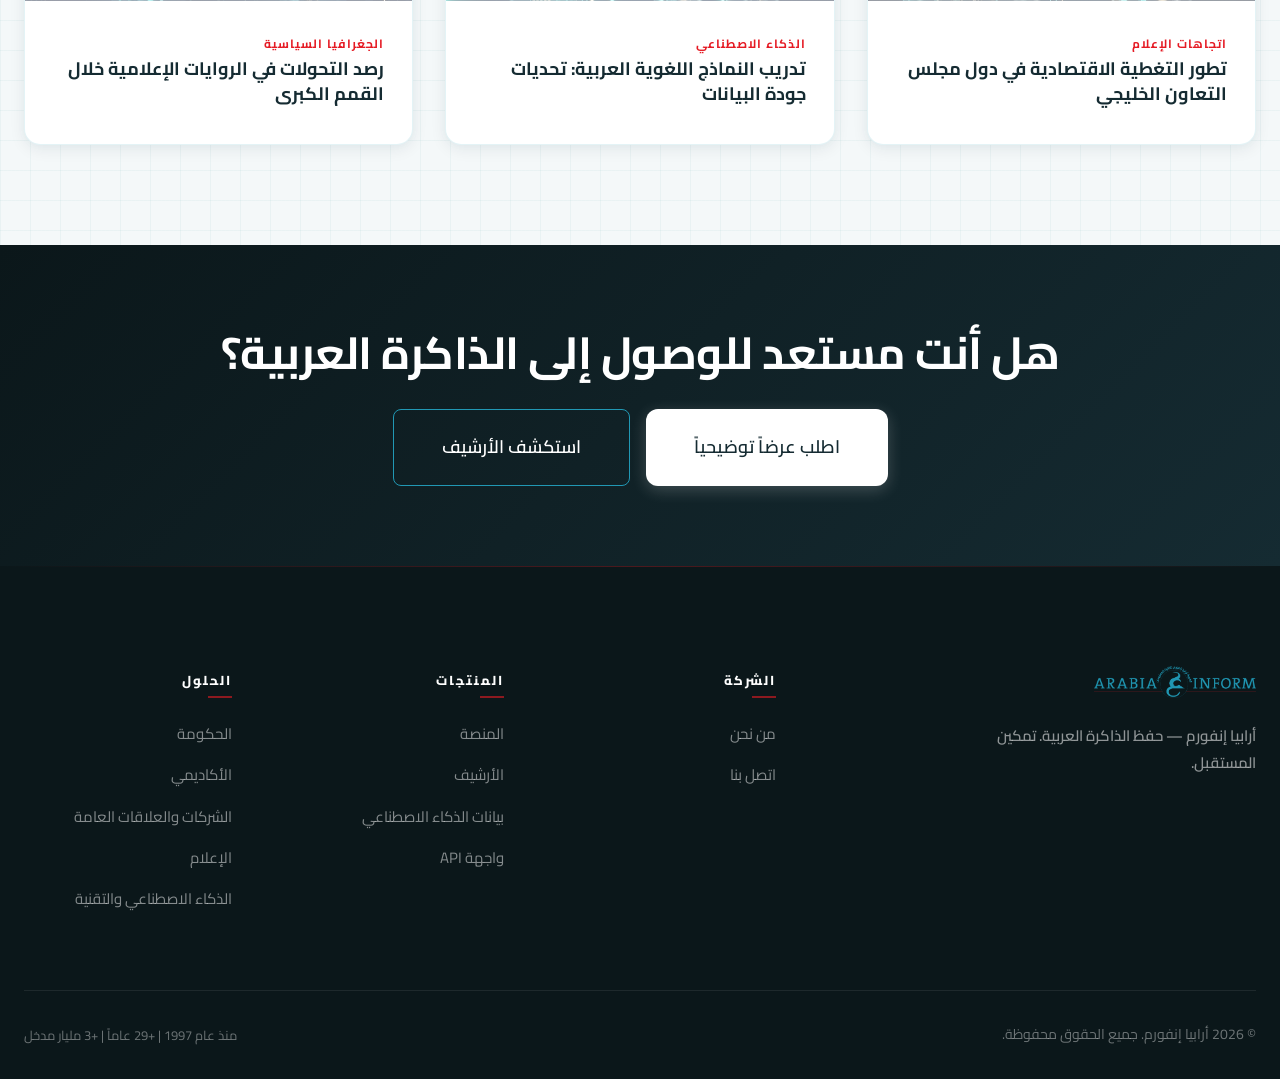
==== commit 9e86c6a8: "Standardized plus sign positioning across all Arabic pages (headers, body text, and footer) to appea" ====
--- a/ar/index.html
+++ b/ar/index.html
@@ -496,7 +496,7 @@
             <div class="footer-bottom">
                 <span>&copy; 2026 أرابيا إنفورم. جميع الحقوق محفوظة.</span>
                 <div class="footer-stats">
-                    <span>منذ عام 1997 | 29+ عاماً | 3+ مليار مدخل</span>
+                    <span>منذ عام 1997 | +29 عاماً | +3 مليار مدخل</span>
                 </div>
             </div>
         </div>
@@ -505,3 +505,4 @@
 </body>
 
 </html>
+
